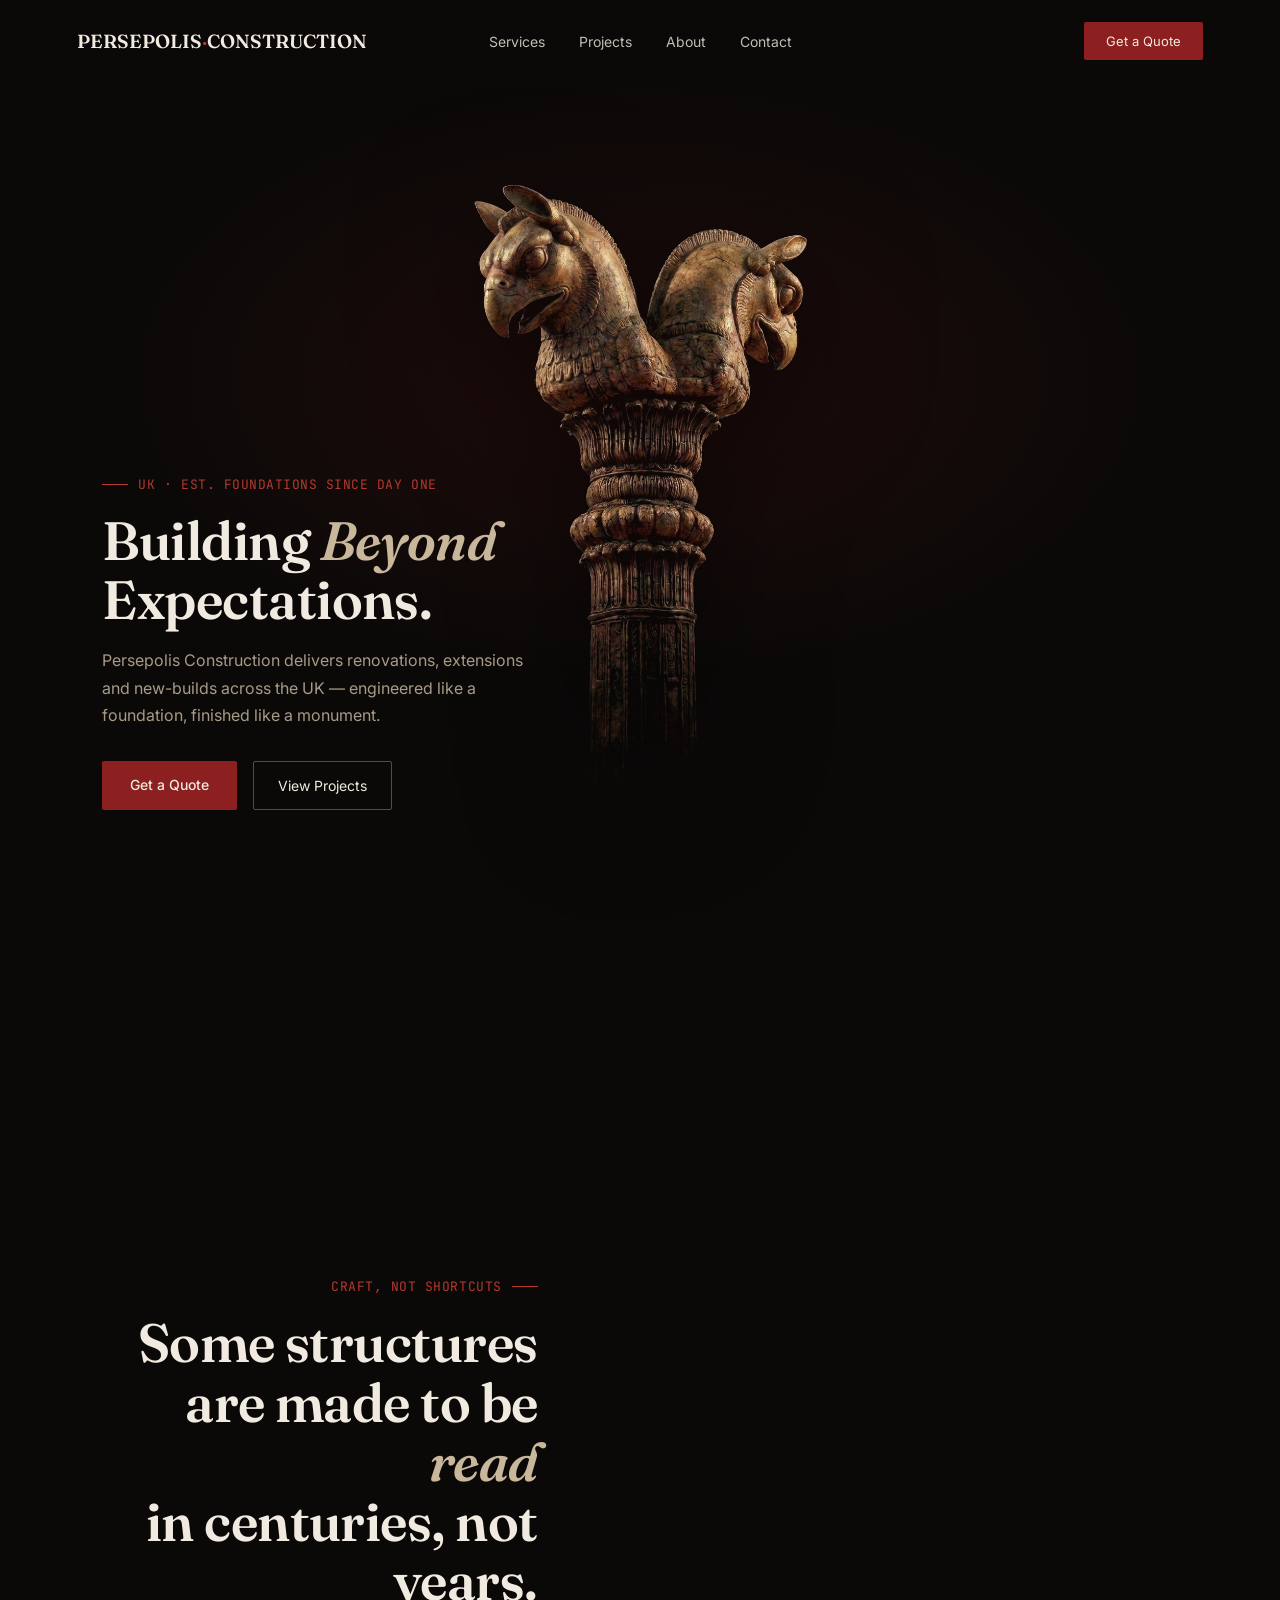
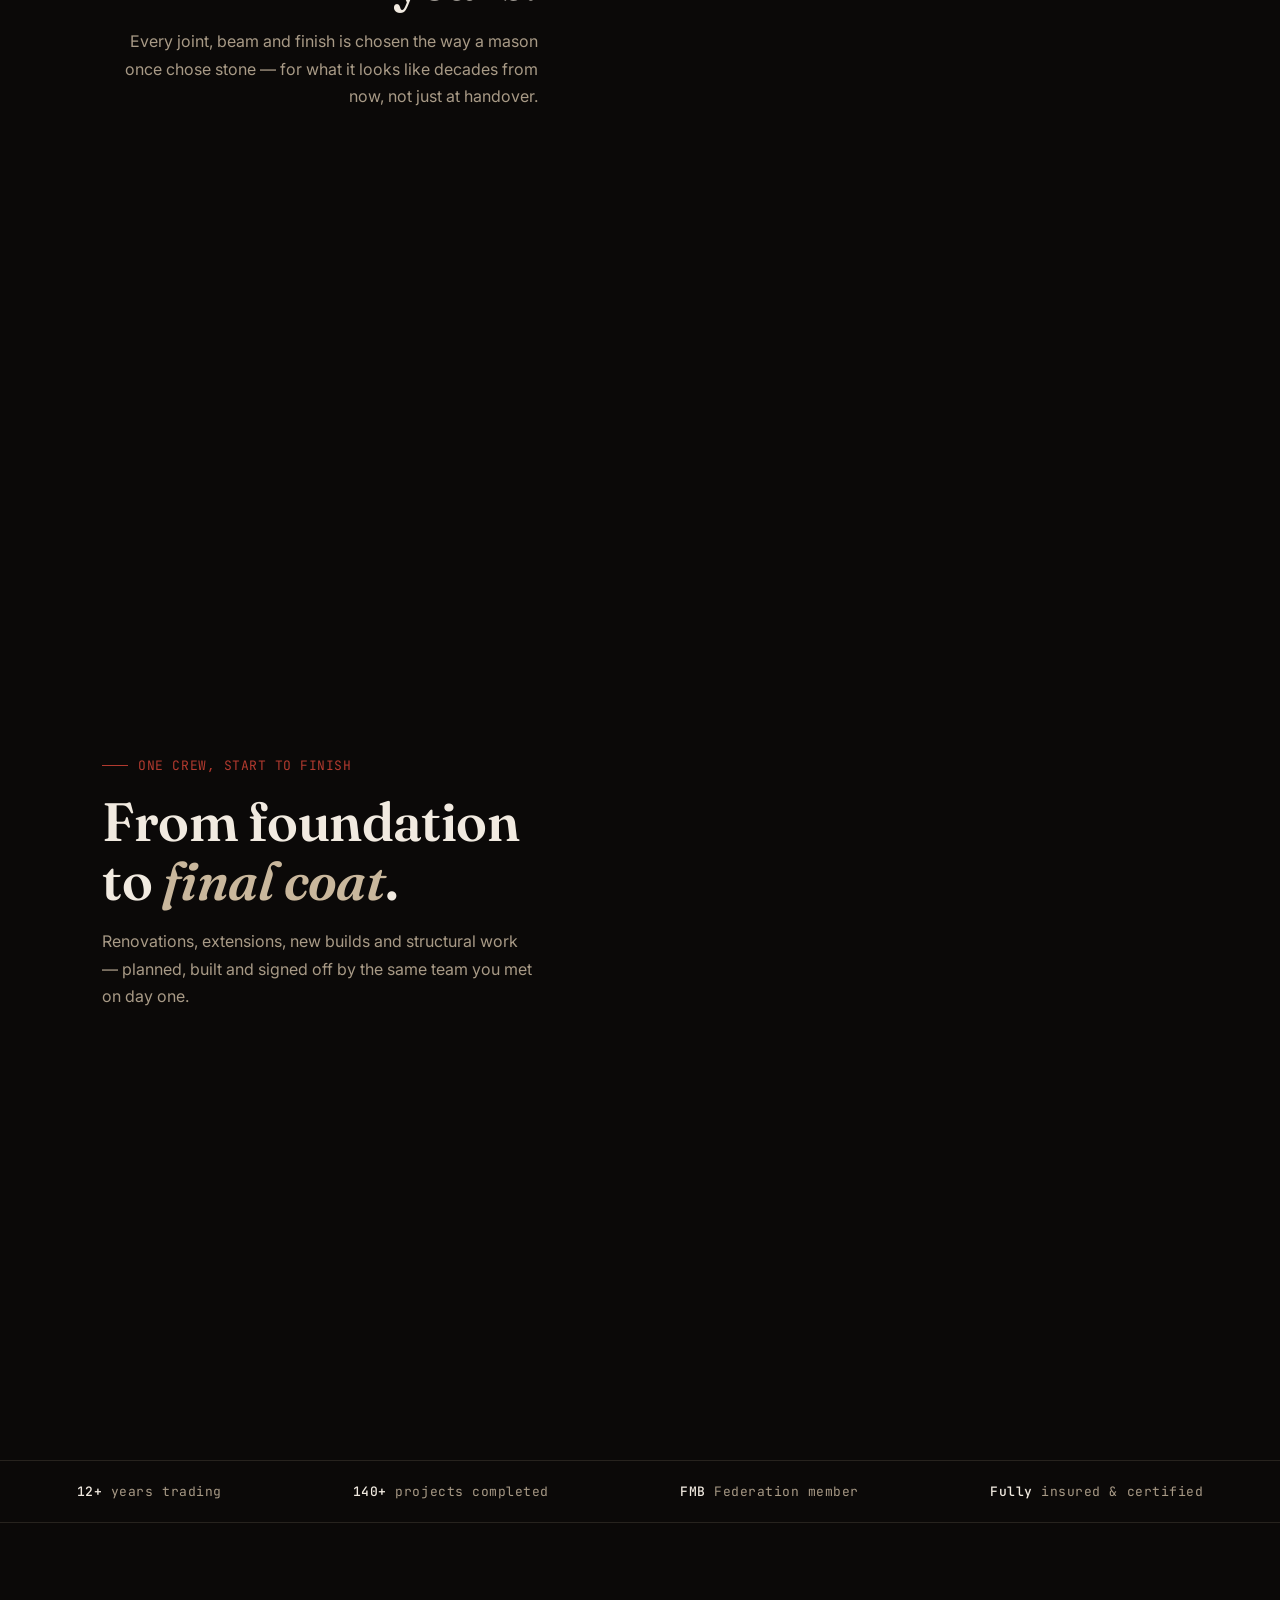
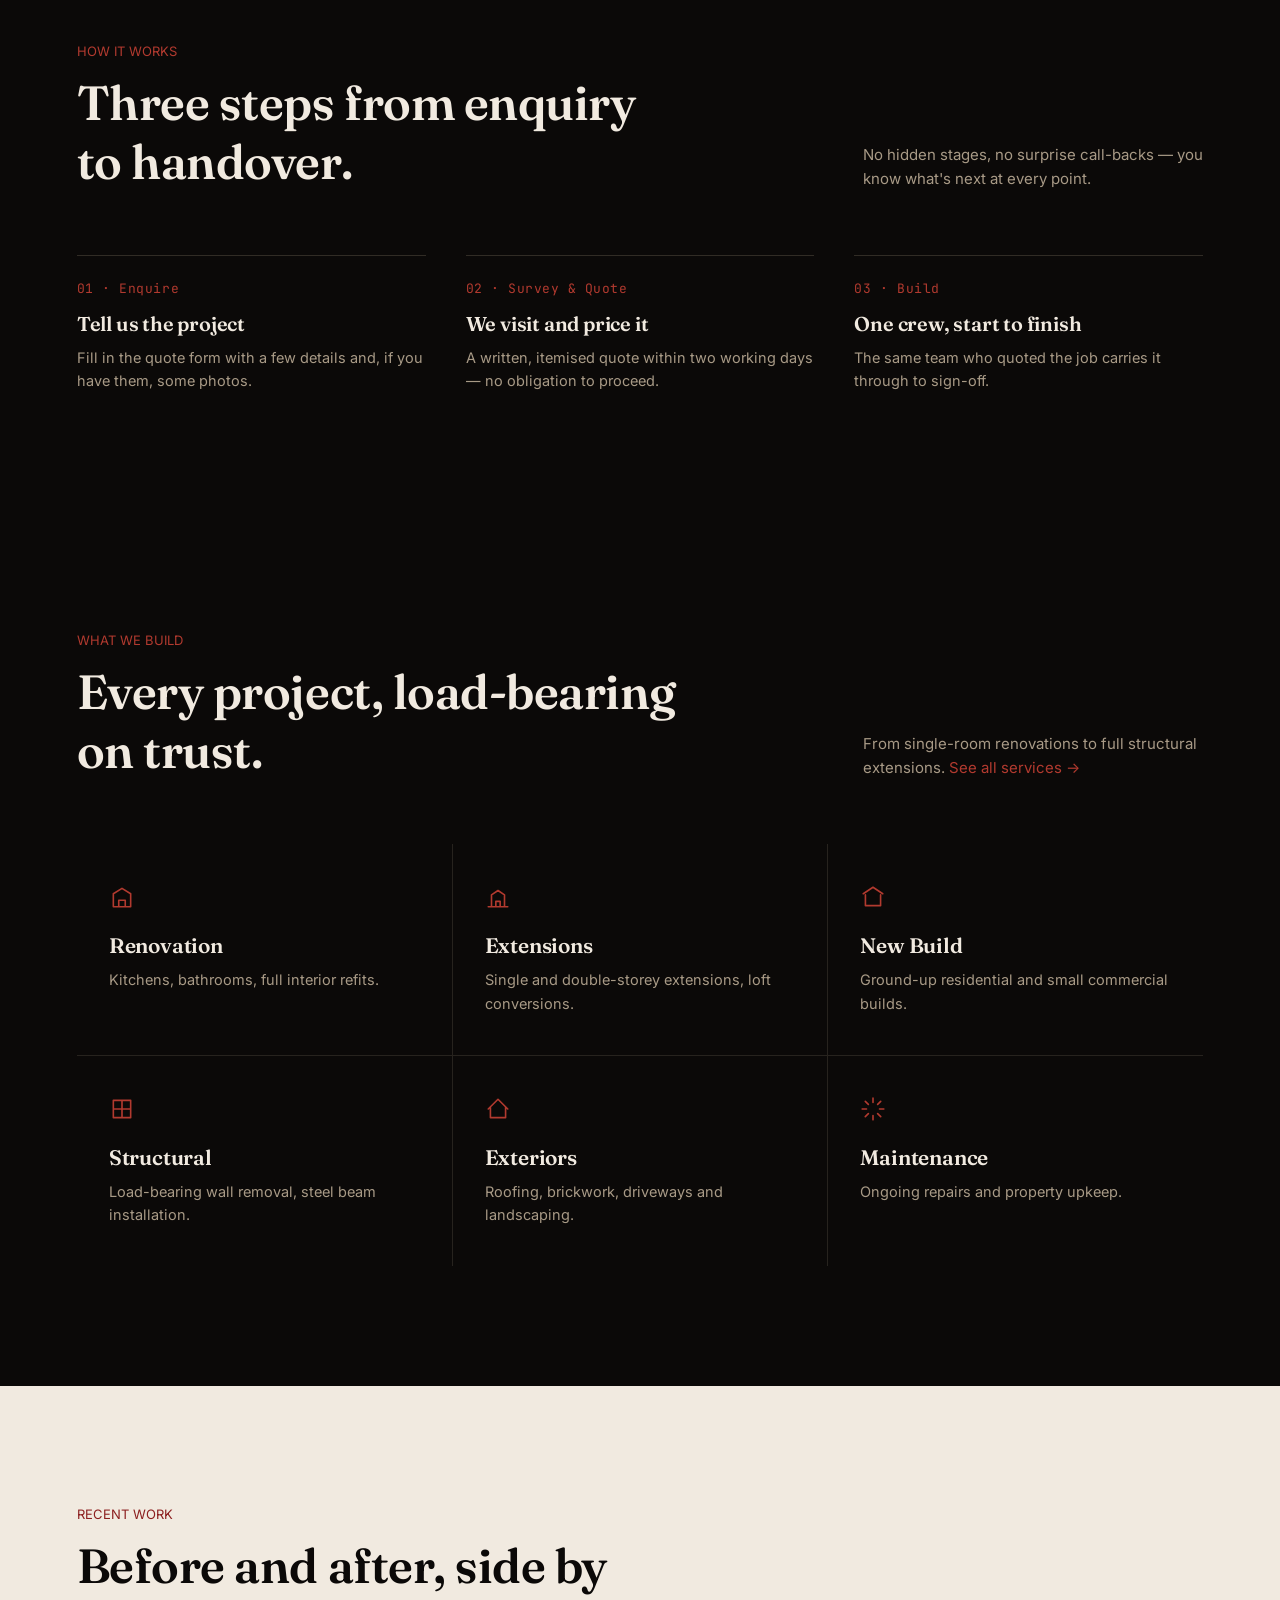
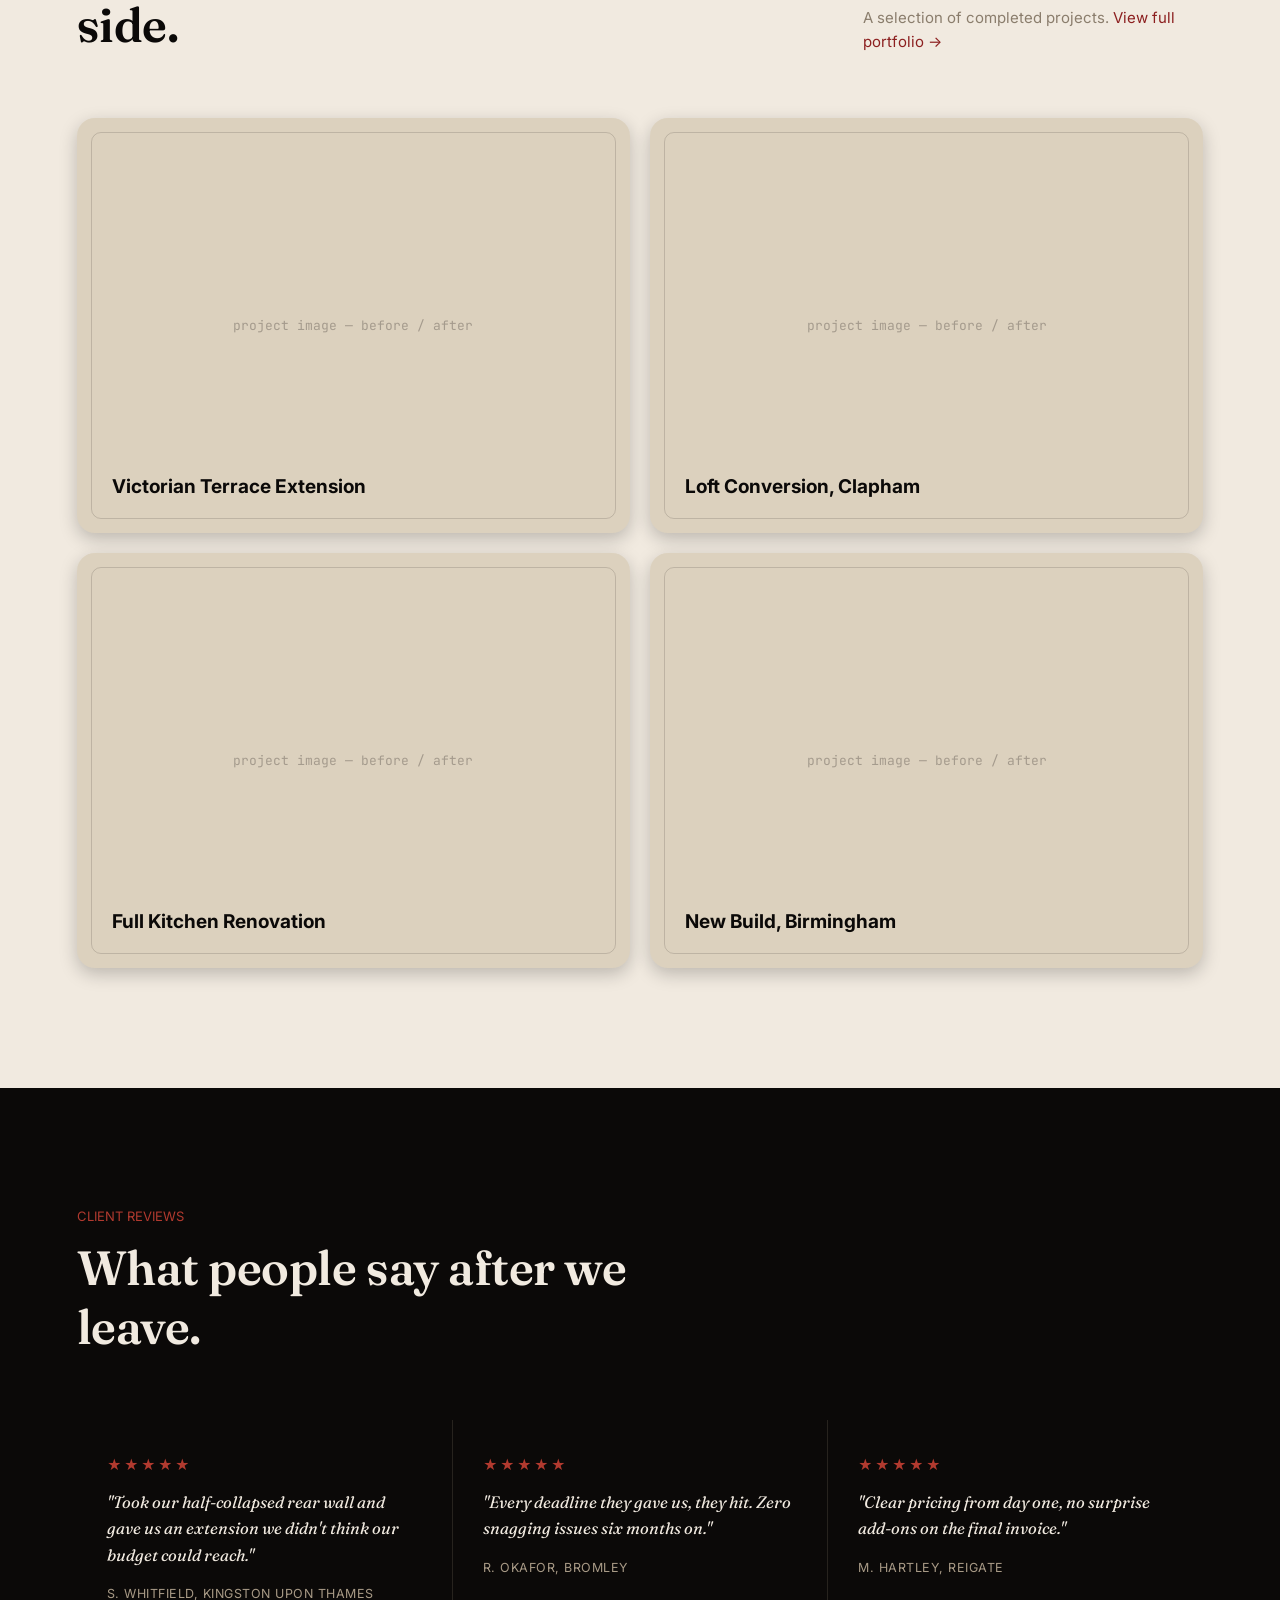
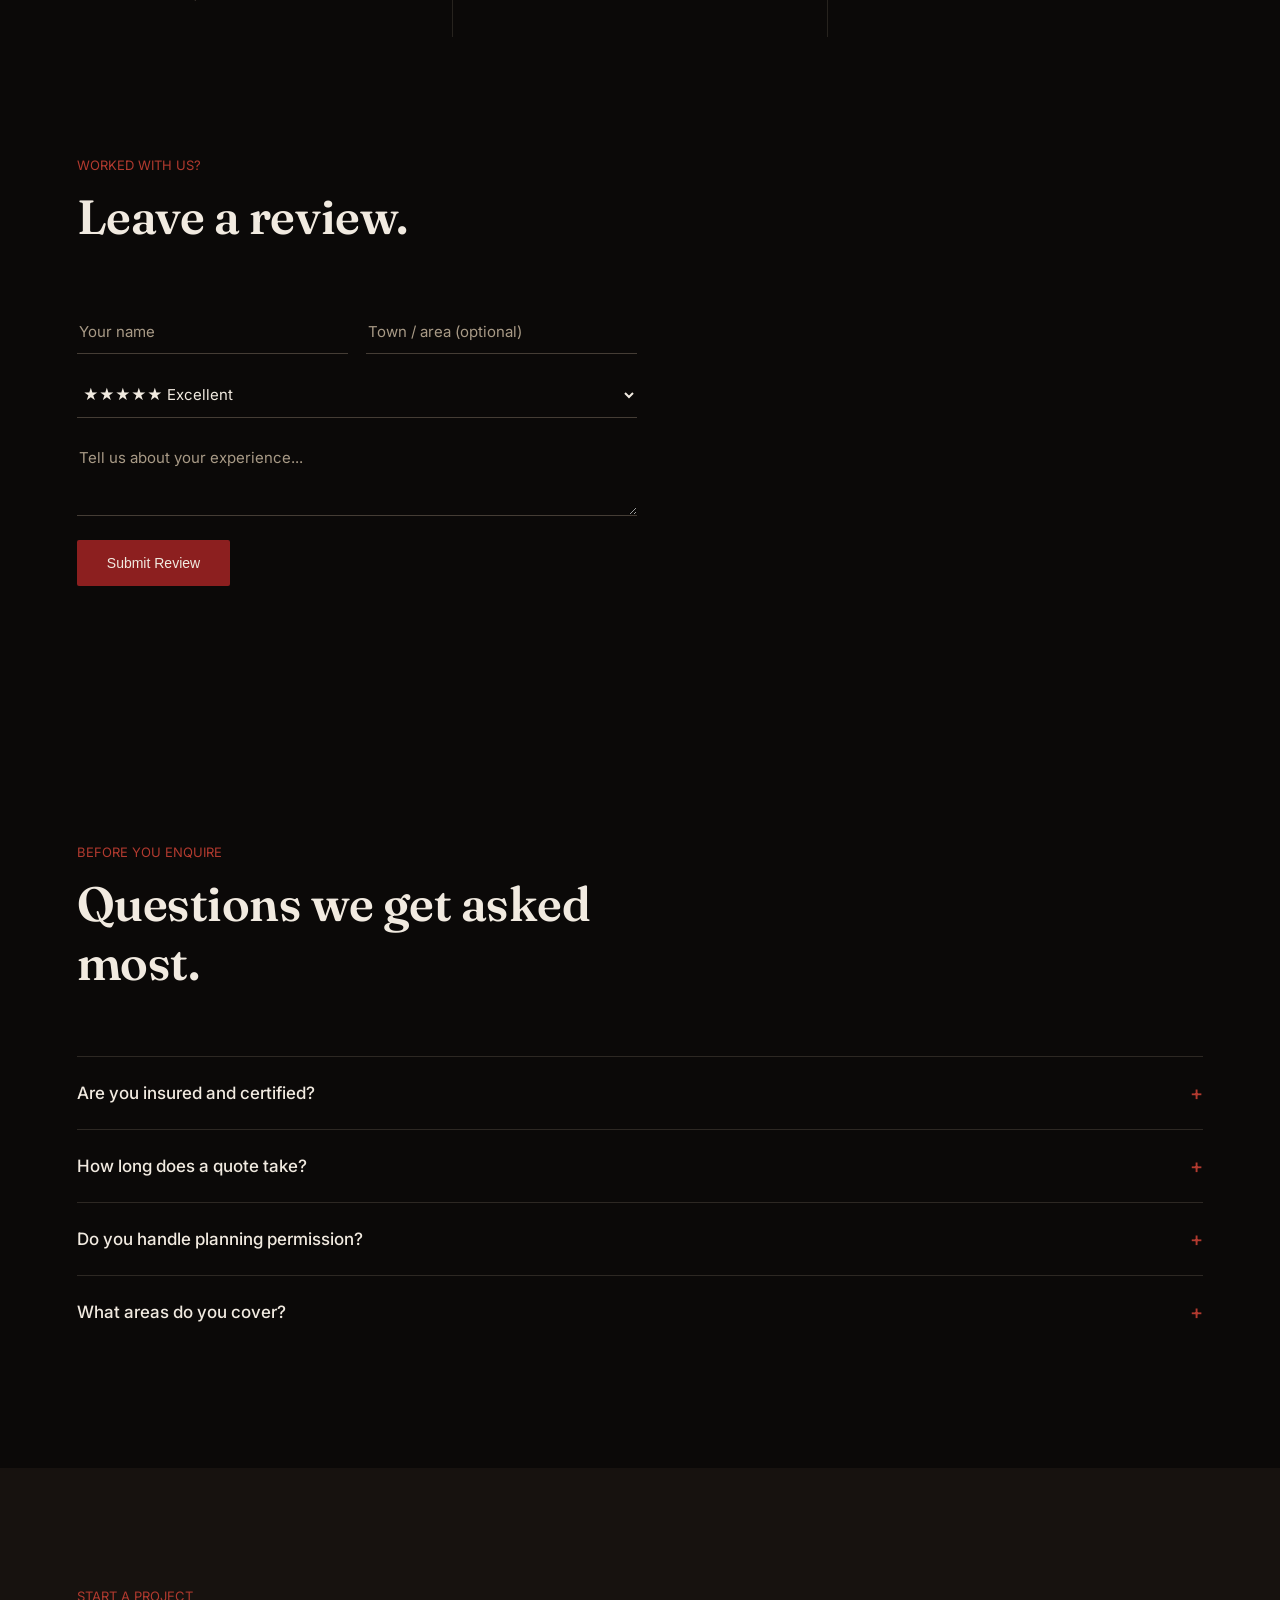
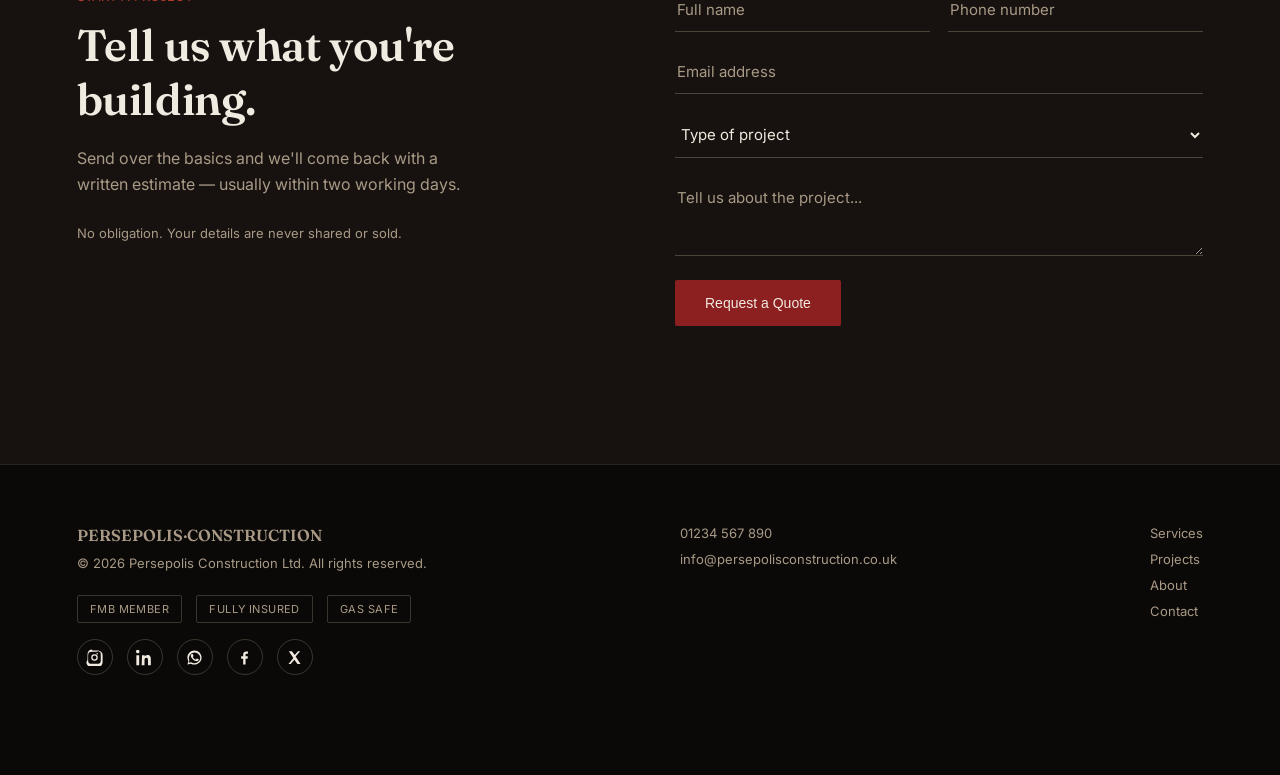
==== frontend/index.html @ 2ef4eadc "Initial commit: Persepolis Construction site Static multi-page frontend + FastAPI/SQLite backend wit" ====
<!DOCTYPE html>
<html lang="en">
<head>
<meta charset="UTF-8">
<meta name="viewport" content="width=device-width, initial-scale=1.0">
<title>Persepolis Construction | UK Renovations, Extensions & New Builds</title>
<meta name="description" content="Persepolis Construction delivers renovations, extensions, new builds and structural work across Birmingham & the West Midlands. Get a free written quote within two working days.">
<link rel="canonical" href="https://persepolisconstruction.co.uk/">
<link rel="icon" href="/assets/favicon.ico" sizes="any">
<link rel="icon" type="image/png" sizes="32x32" href="/assets/favicon-32x32.png">
<link rel="icon" type="image/png" sizes="16x16" href="/assets/favicon-16x16.png">
<link rel="apple-touch-icon" sizes="180x180" href="/assets/apple-touch-icon.png">
<link rel="manifest" href="/manifest.json">
<meta name="theme-color" content="#0B0908">

<meta property="og:type" content="website">
<meta property="og:site_name" content="Persepolis Construction">
<meta property="og:title" content="Persepolis Construction | UK Renovations, Extensions & New Builds">
<meta property="og:description" content="Persepolis Construction delivers renovations, extensions, new builds and structural work across Birmingham & the West Midlands. Get a free written quote within two working days.">
<meta property="og:url" content="https://persepolisconstruction.co.uk/">
<meta property="og:image" content="https://persepolisconstruction.co.uk/assets/og-image.jpg">
<meta property="og:image:width" content="1200">
<meta property="og:image:height" content="630">

<meta name="twitter:card" content="summary_large_image">
<meta name="twitter:title" content="Persepolis Construction | UK Renovations, Extensions & New Builds">
<meta name="twitter:description" content="Persepolis Construction delivers renovations, extensions, new builds and structural work across Birmingham & the West Midlands. Get a free written quote within two working days.">
<meta name="twitter:image" content="https://persepolisconstruction.co.uk/assets/og-image.jpg">

<link rel="preconnect" href="https://fonts.googleapis.com">
<link href="https://fonts.googleapis.com/css2?family=Fraunces:opsz,wght@9..144,300;9..144,500;9..144,600;9..144,700&family=Inter:wght@400;500;600&family=JetBrains+Mono:wght@400;500&display=swap" rel="stylesheet">
<link rel="stylesheet" href="style.css">
<script type="application/ld+json">
{
  "@context": "https://schema.org",
  "@type": "GeneralContractor",
  "name": "Persepolis Construction",
  "image": "https://persepolisconstruction.co.uk/assets/og-image.jpg",
  "url": "https://persepolisconstruction.co.uk/",
  "telephone": "+447378955285",
  "email": "info@persepolisconstruction.co.uk",
  "priceRange": "££-£££",
  "address": {
    "@type": "PostalAddress",
    "addressLocality": "Cotteridge",
    "addressRegion": "Birmingham",
    "addressCountry": "GB"
  },
  "areaServed": [
    { "@type": "City", "name": "Birmingham" },
    { "@type": "AdministrativeArea", "name": "West Midlands" }
  ],
  "openingHoursSpecification": {
    "@type": "OpeningHoursSpecification",
    "dayOfWeek": ["Monday", "Tuesday", "Wednesday", "Thursday", "Friday"],
    "opens": "08:00",
    "closes": "17:30"
  },
  "sameAs": [
    "https://instagram.com/persepolisconstruction",
    "https://linkedin.com/company/persepolis-construction",
    "https://facebook.com/persepolisconstruction",
    "https://x.com/persepolis_bld"
  ]
}
</script>
</head>
<body>
<nav>
  <a href="/" class="logo-mark">PERSEPOLIS<span>·</span>CONSTRUCTION</a>
  <div class="nav-links">
    <a href="services.html">Services</a><a href="projects.html">Projects</a><a href="about.html">About</a><a href="contact.html">Contact</a>
  </div>
  <a href="contact.html#quote" class="nav-cta">Get a Quote</a>
</nav>

<div class="scrollytell" id="scrollytell">
  <div class="pin-bg" id="pinBg">
    <div class="statue-frame">
      <img src="assets/column-statue.png" alt="Ancient Persian column with twin eagle-head capital, isolated on transparent background">
    </div>
  </div>
  <div class="pin-text">
    <div class="story-panel">
      <div class="hero-eyebrow mono" data-content-key="hero_eyebrow">UK · Est. Foundations Since Day One</div>
      <h1 data-content-key="hero_heading">Building<em> Beyond</em><br> Expectations.</h1>
      <p data-content-key="hero_description">Persepolis Construction delivers renovations, extensions and new-builds across the UK — engineered like a foundation, finished like a monument.</p>
      <div class="hero-actions">
        <a href="contact.html#quote" class="btn-primary">Get a Quote</a>
        <a href="projects.html" class="btn-ghost">View Projects</a>
      </div>
    </div>
    <div class="story-panel">
      <div class="hero-eyebrow mono">Craft, not shortcuts</div>
      <h2>Some structures<br>are made to be <em>read</em><br>in centuries, not years.</h2>
      <p>Every joint, beam and finish is chosen the way a mason once chose stone — for what it looks like decades from now, not just at handover.</p>
    </div>
    <div class="story-panel">
      <div class="hero-eyebrow mono">One crew, start to finish</div>
      <h2>From foundation<br>to <em>final coat</em>.</h2>
      <p>Renovations, extensions, new builds and structural work — planned, built and signed off by the same team you met on day one.</p>
    </div>
  </div>
</div>

<div class="strip mono">
  <div><b>12+</b> years trading</div>
  <div><b>140+</b> projects completed</div>
  <div><b>FMB</b> Federation member</div>
  <div><b>Fully</b> insured &amp; certified</div>
</div>

<section id="how">
  <div class="section-head">
    <div><span class="tag">How it works</span><h2>Three steps from enquiry to handover.</h2></div>
    <p>No hidden stages, no surprise call-backs — you know what's next at every point.</p>
  </div>
  <div class="steps">
    <div class="step"><div class="num mono">01 · Enquire</div><h3>Tell us the project</h3><p>Fill in the quote form with a few details and, if you have them, some photos.</p></div>
    <div class="step"><div class="num mono">02 · Survey &amp; Quote</div><h3>We visit and price it</h3><p>A written, itemised quote within two working days — no obligation to proceed.</p></div>
    <div class="step"><div class="num mono">03 · Build</div><h3>One crew, start to finish</h3><p>The same team who quoted the job carries it through to sign-off.</p></div>
  </div>
</section>

<section id="services">
  <div class="section-head">
    <div><span class="tag">What we build</span><h2>Every project, load-bearing on trust.</h2></div>
    <p>From single-room renovations to full structural extensions. <a href="services.html" style="color:var(--red-bright);">See all services →</a></p>
  </div>
  <div class="services-grid">
    <div class="service"><svg viewBox="0 0 24 24" fill="none" stroke-width="1.5"><path d="M4 21V9l8-5 8 5v12M4 21h16M9 21v-6h6v6" stroke-linecap="round" stroke-linejoin="round"/></svg><h3>Renovation</h3><p>Kitchens, bathrooms, full interior refits.</p></div>
    <div class="service"><svg viewBox="0 0 24 24" fill="none" stroke-width="1.5"><path d="M3 21h18M6 21V10l6-4 6 4v11M10 21v-5h4v5" stroke-linecap="round" stroke-linejoin="round"/></svg><h3>Extensions</h3><p>Single and double-storey extensions, loft conversions.</p></div>
    <div class="service"><svg viewBox="0 0 24 24" fill="none" stroke-width="1.5"><path d="M3 9l9-6 9 6M5 10v10h14V10" stroke-linecap="round" stroke-linejoin="round"/></svg><h3>New Build</h3><p>Ground-up residential and small commercial builds.</p></div>
    <div class="service"><svg viewBox="0 0 24 24" fill="none" stroke-width="1.5"><path d="M4 4h16v16H4zM4 12h16M12 4v16" stroke-linecap="round" stroke-linejoin="round"/></svg><h3>Structural</h3><p>Load-bearing wall removal, steel beam installation.</p></div>
    <div class="service"><svg viewBox="0 0 24 24" fill="none" stroke-width="1.5"><path d="M3 12l9-9 9 9M5 10v10h14V10" stroke-linecap="round" stroke-linejoin="round"/></svg><h3>Exteriors</h3><p>Roofing, brickwork, driveways and landscaping.</p></div>
    <div class="service"><svg viewBox="0 0 24 24" fill="none" stroke-width="1.5"><path d="M12 2v4M12 18v4M4.9 4.9l2.8 2.8M16.3 16.3l2.8 2.8M2 12h4M18 12h4M4.9 19.1l2.8-2.8M16.3 7.7l2.8-2.8" stroke-linecap="round"/></svg><h3>Maintenance</h3><p>Ongoing repairs and property upkeep.</p></div>
  </div>
</section>

<section id="projects" class="projects">
  <div class="section-head">
    <div><span class="tag">Recent work</span><h2>Before and after, side by side.</h2></div>
    <p>A selection of completed projects. <a href="projects.html" style="color:var(--red);">View full portfolio →</a></p>
  </div>
  <div class="project-grid" id="project-grid">
    <div class="project-card"><div class="ph">project image — before / after</div><div class="frame"><h4>Victorian Terrace Extension</h4></div></div>
    <div class="project-card"><div class="ph">project image — before / after</div><div class="frame"><h4>Loft Conversion, Clapham</h4></div></div>
    <div class="project-card"><div class="ph">project image — before / after</div><div class="frame"><h4>Full Kitchen Renovation</h4></div></div>
    <div class="project-card"><div class="ph">project image — before / after</div><div class="frame"><h4>New Build, Birmingham</h4></div></div>
  </div>
</section>

<section id="about">
  <div class="section-head">
    <div><span class="tag">Client reviews</span><h2>What people say after we leave.</h2></div>
  </div>
  <div class="testi-grid" id="testi-grid">
    <div class="testi"><div class="stars">★★★★★</div><p>"Took our half-collapsed rear wall and gave us an extension we didn't think our budget could reach."</p><cite>S. Whitfield, Kingston upon Thames</cite></div>
    <div class="testi"><div class="stars">★★★★★</div><p>"Every deadline they gave us, they hit. Zero snagging issues six months on."</p><cite>R. Okafor, Bromley</cite></div>
    <div class="testi"><div class="stars">★★★★★</div><p>"Clear pricing from day one, no surprise add-ons on the final invoice."</p><cite>M. Hartley, Reigate</cite></div>
  </div>
</section>

<section id="leave-review" style="padding-top:0;">
  <div class="section-head">
    <div><span class="tag">Worked with us?</span><h2>Leave a review.</h2></div>
  </div>
  <form class="review-form" style="max-width:560px; display:flex; flex-direction:column; gap:18px;">
    <div class="row2">
      <input type="text" name="name" placeholder="Your name" required>
      <input type="text" name="location" placeholder="Town / area (optional)">
    </div>
    <select name="rating" required>
      <option value="5" selected>★★★★★ Excellent</option>
      <option value="4">★★★★☆ Good</option>
      <option value="3">★★★☆☆ Average</option>
      <option value="2">★★☆☆☆ Poor</option>
      <option value="1">★☆☆☆☆ Very poor</option>
    </select>
    <textarea name="text" placeholder="Tell us about your experience..." required></textarea>
    <button type="submit" class="submit-btn" style="align-self:flex-start;">Submit Review</button>
    <div class="form-status" aria-live="polite"></div>
  </form>
</section>

<section id="faq">
  <div class="section-head">
    <div><span class="tag">Before you enquire</span><h2>Questions we get asked most.</h2></div>
  </div>
  <details class="faq-item"><summary data-content-key="faq1_question">Are you insured and certified?</summary><p data-content-key="faq1_answer">Yes — full public liability insurance and FMB membership. Certificates are provided with every written quote.</p></details>
  <details class="faq-item"><summary data-content-key="faq2_question">How long does a quote take?</summary><p data-content-key="faq2_answer">A site visit within a week of enquiry, and a written itemised quote within two working days after that.</p></details>
  <details class="faq-item"><summary data-content-key="faq3_question">Do you handle planning permission?</summary><p data-content-key="faq3_answer">We advise on what's needed and can manage the application on your behalf where required.</p></details>
  <details class="faq-item"><summary data-content-key="faq4_question">What areas do you cover?</summary><p data-content-key="faq4_answer">Birmingham and the West Midlands, based out of Cotteridge.</p></details>
</section>

<section id="quote" class="quote">
  <div class="quote-wrap">
    <div>
      <span class="tag" style="color:var(--red-bright); font-size:13px; text-transform:uppercase; display:block; margin-bottom:14px;">Start a project</span>
      <h2>Tell us what you're building.</h2>
      <p>Send over the basics and we'll come back with a written estimate — usually within two working days.</p>
      <div class="quote-note">No obligation. Your details are never shared or sold.</div>
    </div>
    <form class="quote-form">
      <div class="row2"><input type="text" name="name" placeholder="Full name" required><input type="tel" name="phone" placeholder="Phone number" required></div>
      <input type="email" name="email" placeholder="Email address" required>
      <select name="project_type" required>
        <option value="" disabled selected>Type of project</option>
        <option>Renovation</option><option>Extension</option><option>New build</option><option>Structural work</option><option>Other</option>
      </select>
      <textarea name="details" placeholder="Tell us about the project..."></textarea>
      <button type="submit" class="submit-btn">Request a Quote</button>
      <div class="form-status" aria-live="polite"></div>
    </form>
  </div>
</section>

<footer>
  <div class="col">
    <div class="logo-mark" style="font-size:16px;">PERSEPOLIS·CONSTRUCTION</div>
    <div data-content-key="footer_copyright">&copy; 2026 Persepolis Construction Ltd. All rights reserved.</div>
    <div class="badges"><span class="badge">FMB Member</span><span class="badge">Fully Insured</span><span class="badge">Gas Safe</span></div>
    <div class="social-row"><a href="https://instagram.com/persepolisconstruction" target="_blank" rel="noopener" aria-label="Instagram"><svg viewBox="0 0 24 24"><path d="M12 2.2c3.2 0 3.6 0 4.9.07 1.2.06 2 .25 2.7.53a5.4 5.4 0 0 1 2 1.3 5.4 5.4 0 0 1 1.3 2c.28.7.47 1.5.53 2.7.06 1.3.07 1.7.07 4.9s0 3.6-.07 4.9c-.06 1.2-.25 2-.53 2.7a5.4 5.4 0 0 1-1.3 2 5.4 5.4 0 0 1-2 1.3c-.7.28-1.5.47-2.7.53-1.3.06-1.7.07-4.9.07s-3.6 0-4.9-.07c-1.2-.06-2-.25-2.7-.53a5.4 5.4 0 0 1-2-1.3 5.4 5.4 0 0 1-1.3-2c-.28-.7-.47-1.5-.53-2.7C2.2 15.6 2.2 15.2 2.2 12s0-3.6.07-4.9c.06-1.2.25-2 .53-2.7a5.4 5.4 0 0 1 1.3-2 5.4 5.4 0 0 1 2-1.3c.7-.28 1.5-.47 2.7-.53C8.4 2.2 8.8 2.2 12 2.2zm0 1.8c-3.15 0-3.52 0-4.76.07-1 .05-1.5.2-1.86.34-.47.18-.8.4-1.15.75-.35.35-.57.68-.75 1.15-.14.36-.3.87-.34 1.86C3.02 8.48 3 8.85 3 12s0 3.52.07 4.76c.05 1 .2 1.5.34 1.86.18.47.4.8.75 1.15.35.35.68.57 1.15.75.36.14.87.3 1.86.34 1.24.06 1.6.07 4.76.07s3.52 0 4.76-.07c1-.05 1.5-.2 1.86-.34.47-.18.8-.4 1.15-.75.35-.35.57-.68.75-1.15.14-.36.3-.87.34-1.86.06-1.24.07-1.6.07-4.76s0-3.52-.07-4.76c-.05-1-.2-1.5-.34-1.86a3.1 3.1 0 0 0-.75-1.15 3.1 3.1 0 0 0-1.15-.75c-.36-.14-.87-.3-1.86-.34C15.52 4 15.15 4 12 4zm0 3.4A4.6 4.6 0 1 1 7.4 12 4.6 4.6 0 0 1 12 7.4zm0 1.8A2.8 2.8 0 1 0 14.8 12 2.8 2.8 0 0 0 12 9.2zm4.85-2.6a1.07 1.07 0 1 1-1.07-1.07 1.07 1.07 0 0 1 1.07 1.07z"/></svg></a><a href="https://linkedin.com/company/persepolis-construction" target="_blank" rel="noopener" aria-label="Linkedin"><svg viewBox="0 0 24 24"><path d="M4.98 3.5C4.98 4.88 3.88 6 2.5 6S0 4.88 0 3.5 1.12 1 2.5 1s2.48 1.12 2.48 2.5zM.5 8.75h4V23h-4zM8.5 8.75h3.83v1.95h.05c.53-1 1.83-2.06 3.77-2.06 4.03 0 4.78 2.65 4.78 6.1V23h-4v-6.9c0-1.65 0-3.77-2.3-3.77-2.3 0-2.65 1.8-2.65 3.66V23h-4z"/></svg></a><a href="https://wa.me/441234567890" target="_blank" rel="noopener" aria-label="Whatsapp"><svg viewBox="0 0 24 24"><path d="M17.5 14.4c-.28-.14-1.65-.82-1.9-.9-.26-.1-.44-.14-.63.14-.18.28-.72.9-.88 1.08-.16.18-.32.2-.6.07-.28-.14-1.17-.43-2.24-1.38a8.4 8.4 0 0 1-1.55-1.93c-.16-.28 0-.43.13-.57.13-.13.28-.32.42-.48.14-.16.18-.28.28-.46.09-.18.04-.35-.02-.5-.07-.14-.63-1.52-.87-2.08-.23-.55-.46-.48-.63-.49h-.54c-.18 0-.48.07-.73.35-.25.28-.96.94-.96 2.28s.98 2.65 1.12 2.83c.14.18 1.93 2.95 4.68 4.14.65.28 1.16.45 1.56.58.65.2 1.25.18 1.72.1.52-.08 1.65-.67 1.88-1.32.23-.65.23-1.2.16-1.32-.07-.13-.25-.2-.53-.34zM12.02 2C6.5 2 2 6.48 2 12c0 1.87.5 3.63 1.44 5.14L2 22l4.98-1.3A9.96 9.96 0 0 0 12.02 22C17.5 22 22 17.52 22 12S17.5 2 12.02 2zm0 18.13c-1.7 0-3.28-.47-4.63-1.28l-.33-.2-3.13.82.84-3.05-.22-.32A8.13 8.13 0 1 1 20.16 12a8.15 8.15 0 0 1-8.14 8.13z"/></svg></a><a href="https://facebook.com/persepolisconstruction" target="_blank" rel="noopener" aria-label="Facebook"><svg viewBox="0 0 24 24"><path d="M13.5 22v-8.4h2.82l.42-3.27h-3.24V8.24c0-.95.26-1.6 1.63-1.6h1.74V3.7A23.4 23.4 0 0 0 14.35 3.5c-2.5 0-4.22 1.53-4.22 4.33v2.5H7.3v3.27h2.83V22z"/></svg></a><a href="https://x.com/persepolis_bld" target="_blank" rel="noopener" aria-label="X"><svg viewBox="0 0 24 24"><path d="M4 3h4.3l4 5.3L16.9 3H20l-6.4 7.7L20.5 21h-4.3l-4.4-5.8L6.7 21H3.5l6.9-8.3z"/></svg></a></div>
  </div>
  <div class="col"><a href="tel:+441234567890" data-content-key="phone">01234 567 890</a><a href="mailto:info@persepolisconstruction.co.uk" data-content-key="email">info@persepolisconstruction.co.uk</a></div>
  <div class="col"><a href="services.html">Services</a><a href="projects.html">Projects</a><a href="about.html">About</a><a href="contact.html">Contact</a></div>
</footer>

<div class="mobile-bar">
  <a href="tel:+441234567890" class="call">Call Now</a>
  <a href="contact.html#quote" class="quote">Get a Quote</a>
</div>

<script src="script.js"></script>
<script src="analytics.js"></script>
</body>
</html>
---- frontend/style.css ----
:root{
  --black:#0B0908; --black-2:#17120F; --red:#8C1F1F; --red-bright:#B23A2F;
  --sand:#C9B79C; --ivory:#F1EAE0; --ash:#a89a86;
}
*{margin:0;padding:0;box-sizing:border-box;}
html{scroll-behavior:smooth;}
body{background:var(--black); color:var(--ivory); font-family:'Inter',sans-serif; overflow-x:hidden;}
h1,h2,h3{font-family:'Fraunces',serif; font-weight:600; letter-spacing:-0.01em;}
a{color:inherit; text-decoration:none;}
.mono{font-family:'JetBrains Mono',monospace; letter-spacing:0.04em;}
img{display:block; max-width:100%;}

/* ---------- Nav ---------- */
nav{
  position:fixed; top:0; left:0; right:0; z-index:200;
  display:grid; grid-template-columns:1fr auto 1fr; align-items:center; column-gap:20px;
  padding:22px 6vw; background:linear-gradient(180deg, rgba(11,9,8,0.9) 0%, rgba(11,9,8,0) 100%);
}
.logo-mark{font-family:'Fraunces',serif; font-size:19px; font-weight:600; justify-self:start;}
.logo-mark span{color:var(--red-bright);}
.nav-links{display:flex; gap:34px; font-size:14px; justify-self:center;}
.nav-links a{opacity:.8; transition:opacity .2s; position:relative;}
.nav-links a:hover, .nav-links a.active{opacity:1;}
.nav-links a.active::after{content:''; position:absolute; left:0; right:0; bottom:-6px; height:1px; background:var(--red-bright);}
.nav-cta{font-size:13px; padding:11px 22px; background:var(--red); border-radius:2px; transition:background .2s; justify-self:end;}
.nav-cta:hover{background:var(--red-bright);}
/* The fixed bottom .mobile-bar already offers Call Now + Get a Quote below
   this width, so the top nav collapses to just the logo — no redundant CTA
   competing for the same cramped row (that's what was overflowing off-screen). */
@media (max-width:768px){ .nav-links, .nav-cta{display:none;} }

/* ---------- Hero: pinned statue, scrolling story (home page) ---------- */
.scrollytell{ position:relative; height:340vh; }
.pin-bg{
  position:fixed; top:0; left:0; width:100%; height:100vh; z-index:0;
  display:flex; align-items:center; justify-content:center;
  background:radial-gradient(ellipse 55% 45% at 50% 42%, rgba(140,31,31,0.18) 0%, rgba(11,9,8,0) 72%), var(--black);
}
.pin-bg .statue-frame{ max-height:82vh; height:78%; filter:drop-shadow(0 30px 60px rgba(0,0,0,0.6)); }
.pin-bg img{ height:100%; width:auto; border-radius:4px; }
.pin-text{ position:relative; z-index:2; }
.story-panel{
  min-height:100vh; display:flex; flex-direction:column; justify-content:flex-end;
  padding:0 8vw 90px; max-width:640px;
  opacity:0; transform:translateY(30px);
  transition:opacity .9s ease, transform .9s ease;
}
.story-panel.in-view{ opacity:1; transform:translateY(0); }
.story-panel:nth-child(2){ align-self:flex-end; text-align:right; padding-right:8vw; }
.story-panel .hero-eyebrow{ font-size:13px; text-transform:uppercase; color:var(--red-bright); display:flex; align-items:center; gap:10px; margin-bottom:18px; }
.story-panel .hero-eyebrow::before{content:''; width:26px; height:1px; background:var(--red-bright);}
.story-panel:nth-child(2) .hero-eyebrow{ flex-direction:row-reverse; }
.story-panel h1, .story-panel h2{ font-size:clamp(30px,4.6vw,54px); line-height:1.1; }
.story-panel h1 em, .story-panel h2 em{ font-style:italic; color:var(--sand); }
.story-panel p{ margin-top:18px; font-size:16px; line-height:1.7; color:var(--ash); max-width:440px; }
.story-panel:nth-child(2) p{ margin-left:auto; }
.hero-actions{ display:flex; gap:16px; margin-top:32px; flex-wrap:wrap; }
.story-panel:nth-child(2) .hero-actions{ justify-content:flex-end; }
.btn-primary{ background:var(--red); padding:15px 28px; border-radius:2px; font-size:14px; font-weight:500; transition:background .2s;}
.btn-primary:hover{background:var(--red-bright);}
.btn-ghost{ padding:15px 24px; border:1px solid rgba(241,234,224,0.3); border-radius:2px; font-size:14px; transition:border-color .2s;}
.btn-ghost:hover{border-color:var(--ivory);}

/* ---------- Simple page header (inner pages) ---------- */
.page-header{
  position:relative; padding:180px 6vw 90px;
  background:radial-gradient(ellipse 60% 60% at 80% 0%, rgba(140,31,31,0.14) 0%, rgba(11,9,8,0) 60%), var(--black);
  border-bottom:1px solid rgba(201,183,156,0.15);
}
.page-header .hero-eyebrow{ font-size:13px; text-transform:uppercase; color:var(--red-bright); display:flex; align-items:center; gap:10px; margin-bottom:20px; }
.page-header .hero-eyebrow::before{content:''; width:26px; height:1px; background:var(--red-bright);}
.page-header h1{ font-size:clamp(34px,5.5vw,64px); line-height:1.08; max-width:760px; }
.page-header h1 em{ font-style:italic; color:var(--sand); }
.page-header p{ margin-top:20px; max-width:520px; font-size:16.5px; line-height:1.7; color:var(--ash); }

.strip{ border-top:1px solid rgba(201,183,156,0.15); border-bottom:1px solid rgba(201,183,156,0.15);
  display:flex; justify-content:space-between; padding:22px 6vw; font-size:13px; color:var(--ash); flex-wrap:wrap; gap:12px;}
.strip b{color:var(--ivory); font-weight:500;}

section{padding:120px 6vw;}
.section-head{display:flex; justify-content:space-between; align-items:flex-end; gap:40px; margin-bottom:64px; flex-wrap:wrap;}
.section-head .tag{font-size:13px; color:var(--red-bright); text-transform:uppercase; margin-bottom:14px; display:block;}
.section-head h2{font-size:clamp(30px,4vw,48px); color:var(--ivory); max-width:600px;}
.section-head p{max-width:340px; color:var(--ash); font-size:15px; line-height:1.6;}

/* ---------- How it works / steps ---------- */
.steps{ display:grid; grid-template-columns:repeat(3,1fr); gap:40px; }
.step{ border-top:1px solid rgba(201,183,156,0.2); padding-top:24px; }
.step .num{ font-size:13px; color:var(--red-bright); }
.step h3{ font-size:20px; margin:14px 0 10px; }
.step p{ font-size:14.5px; color:var(--ash); line-height:1.6; }
@media (max-width:820px){ .steps{grid-template-columns:1fr;} }

/* ---------- Services ---------- */
.services-grid{ display:grid; grid-template-columns:repeat(3,1fr); gap:1px; background:rgba(201,183,156,0.15);}
.service{ background:var(--black); padding:40px 32px; transition:background .3s;}
.service:hover{ background:var(--black-2); }
.service svg{ width:26px; height:26px; stroke:var(--red-bright); }
.service h3{ font-size:21px; margin:18px 0 10px; }
.service p{ font-size:14.5px; color:var(--ash); line-height:1.6; }
.service .more{ display:inline-block; margin-top:16px; font-size:13px; color:var(--red-bright); }
@media (max-width:900px){ .services-grid{grid-template-columns:1fr;} }

/* ---------- Projects ---------- */
.projects{ background:var(--ivory); color:var(--black); }
.projects .section-head h2{color:var(--black);}
.projects .section-head p{color:#8a7d6c;}
.projects .section-head .tag{color:var(--red);}
.project-grid{ display:grid; grid-template-columns:repeat(2,1fr); gap:20px; }
.project-card{ position:relative; aspect-ratio:4/3; background:#DCD1BE; overflow:hidden; cursor:pointer;
  border-radius:18px; box-shadow:0 6px 18px rgba(0,0,0,0.22);
  transition:transform .35s ease, box-shadow .35s ease; }
.project-card:hover{ transform:translateY(-5px); box-shadow:0 20px 36px rgba(0,0,0,0.4); }
.project-card .frame{ position:absolute; inset:14px; border:1px solid rgba(20,16,14,0.15); border-radius:10px; display:flex; align-items:flex-end; padding:20px;}
.project-card .ph{ position:absolute; inset:0; display:flex; align-items:center; justify-content:center; color:rgba(20,16,14,0.28); font-family:'JetBrains Mono',monospace; font-size:13px;}
.project-card h4{ font-size:19px; position:relative; z-index:1; }
.pc-count{ position:absolute; top:12px; right:12px; z-index:2; background:rgba(11,9,8,0.72); color:var(--ivory);
  font-size:11px; text-transform:uppercase; letter-spacing:.04em; padding:6px 12px; border-radius:20px;
  border:1px solid rgba(201,183,156,0.35); }

/* ---------- Before/After diagonal split cover ---------- */
.project-card.has-split{ background:var(--black-2); }
.pc-split{ position:absolute; inset:0; overflow:hidden; }
.pc-split::after{
  content:''; position:absolute; inset:0; pointer-events:none; z-index:1;
  background:linear-gradient(to bottom left, transparent calc(50% - 1.5px), rgba(241,234,224,0.7) 50%, transparent calc(50% + 1.5px));
}
.pc-half{ position:absolute; inset:0; width:100%; height:100%; object-fit:cover;
  transition:filter .35s ease, transform .5s ease; }
.pc-before{ clip-path:polygon(0 0, 100% 0, 0 100%); transform-origin:top left; }
.pc-after{ clip-path:polygon(100% 0, 100% 100%, 0 100%); transform-origin:bottom right; }
.project-card.has-split:hover .pc-before{ filter:brightness(0.8) saturate(0.85); transform:scale(1.06); }
.project-card.has-split:hover .pc-after{ filter:brightness(1.08) saturate(1.1); transform:scale(1.06); }
.pc-tag{ position:absolute; z-index:2; font-family:'JetBrains Mono',monospace; font-size:10.5px;
  text-transform:uppercase; letter-spacing:.06em; padding:5px 11px; border-radius:20px; }
.pc-tag-before{ top:12px; left:12px; background:rgba(178,58,47,0.88); color:var(--ivory); }
.pc-tag-after{ bottom:20px; right:14px; background:rgba(143,207,143,0.92); color:#0B0908; }

.lightbox-img-wrap{ position:relative; }
.lb-tag{ position:absolute; top:14px; left:14px; z-index:2; font-family:'JetBrains Mono',monospace;
  font-size:11px; text-transform:uppercase; letter-spacing:.06em; padding:6px 14px; border-radius:20px; }
.lb-tag-before{ background:rgba(178,58,47,0.9); color:var(--ivory); }
.lb-tag-after{ background:rgba(143,207,143,0.92); color:#0B0908; }

.lightbox-overlay{ position:fixed; inset:0; background:rgba(11,9,8,0.92); z-index:1000; display:none;
  align-items:center; justify-content:center; padding:40px 5vw; }
.lightbox-overlay.open{ display:flex; }
.lightbox-box{ max-width:900px; width:100%; }
.lightbox-box img{ width:100%; max-height:65vh; object-fit:contain; background:#000; display:block; border-radius:14px; }
.lightbox-head{ display:flex; justify-content:space-between; align-items:center; margin-bottom:16px; color:var(--ivory); gap:20px; }
.lightbox-head h4{ font-size:18px; }
.lightbox-close{ background:transparent; border:none; color:var(--ivory); font-size:28px; cursor:pointer; line-height:1; flex-shrink:0; }
.lightbox-foot{ margin-top:16px; }
.lightbox-foot #lb-counter{ color:var(--ash); font-size:12.5px; font-family:'JetBrains Mono',monospace; }
.lightbox-thumbs{ display:flex; gap:8px; margin-top:10px; flex-wrap:wrap; }
.lightbox-thumbs img{ width:56px; height:56px; object-fit:cover; border-radius:10px; cursor:pointer; opacity:0.5; border:2px solid transparent;
  transition:opacity .2s ease, transform .2s ease; }
.lightbox-thumbs img:hover{ transform:translateY(-2px); }
.lightbox-thumbs img.active{ opacity:1; }
.lightbox-thumbs img.lb-thumb-before{ border-color:rgba(178,58,47,0.6); }
.lightbox-thumbs img.lb-thumb-after{ border-color:rgba(143,207,143,0.7); }
.lightbox-thumbs img.active.lb-thumb-before{ border-color:var(--red-bright); }
.lightbox-thumbs img.active.lb-thumb-after{ border-color:#8fcf8f; }
.lightbox-thumbs img.active.lb-thumb-gallery{ border-color:var(--sand); }
.lightbox-nav{ background:transparent; border:none; color:var(--ivory); font-size:40px; cursor:pointer; padding:10px; flex-shrink:0; }
.lightbox-nav:hover{ color:var(--red-bright); }
@media (max-width:700px){ .lightbox-nav{ font-size:28px; } }

.filter-tabs{ display:flex; gap:10px; flex-wrap:wrap; margin-bottom:50px; }
.filter-tabs span{ font-size:13px; padding:8px 16px; border:1px solid rgba(20,16,14,0.2); border-radius:20px; color:#5c5347; cursor:pointer; }
.filter-tabs span:hover{ border-color:var(--black); }
.filter-tabs span.active{ background:var(--black); color:var(--ivory); border-color:var(--black); }
@media (max-width:768px){ .project-grid{grid-template-columns:1fr;} }

/* ---------- Testimonials ---------- */
.testi-grid{ display:grid; grid-template-columns:repeat(auto-fit, minmax(280px, 1fr)); gap:1px; background:rgba(201,183,156,0.15); }
.testi{ background:var(--black); padding:36px 30px; min-width:0; }
.stars{ color:var(--red-bright); font-size:14px; letter-spacing:2px; margin-bottom:16px; }
.testi p{ font-family:'Fraunces',serif; font-style:italic; font-size:16.5px; line-height:1.6; color:var(--ivory);
  overflow-wrap:break-word; word-break:break-word; }
.testi cite{ display:block; margin-top:18px; font-style:normal; font-size:12.5px; color:var(--ash); text-transform:uppercase; letter-spacing:.04em;}
@media (max-width:900px){ .testi-grid{grid-template-columns:1fr;} }

/* ---------- FAQ ---------- */
.faq-item{ border-top:1px solid rgba(201,183,156,0.18); padding:24px 0; cursor:pointer; }
.faq-item summary{ list-style:none; display:flex; justify-content:space-between; align-items:center; font-size:17px; font-weight:500; }
.faq-item summary::-webkit-details-marker{ display:none; }
.faq-item summary::after{ content:'+'; color:var(--red-bright); font-size:20px; }
.faq-item[open] summary::after{ content:'−'; }
.faq-item p{ margin-top:14px; color:var(--ash); font-size:14.5px; line-height:1.7; max-width:640px; }

/* ---------- About page extras ---------- */
.values{ display:grid; grid-template-columns:repeat(4,1fr); gap:1px; background:rgba(201,183,156,0.15); }
.value{ background:var(--black); padding:34px 26px; }
.value h3{ font-size:18px; margin-bottom:10px; }
.value p{ font-size:14px; color:var(--ash); line-height:1.6; }
@media (max-width:900px){ .values{grid-template-columns:repeat(2,1fr);} }
@media (max-width:560px){ .values{grid-template-columns:1fr;} }

.certs{ display:flex; gap:14px; margin-top:30px; flex-wrap:wrap; }
.cert{ border:1px solid rgba(201,183,156,0.25); padding:10px 18px; border-radius:2px; font-size:13px; text-transform:uppercase; letter-spacing:.04em; color:var(--sand); }

/* ---------- Contact page ---------- */
.contact-grid{ display:grid; grid-template-columns:1fr 1fr; gap:70px; }
.contact-info .item{ border-top:1px solid rgba(201,183,156,0.18); padding:20px 0; display:flex; align-items:center; gap:16px; }
.contact-info .item .label{ font-size:12.5px; text-transform:uppercase; color:var(--red-bright); letter-spacing:.04em; margin-bottom:6px; }
.contact-info .item .value{ font-size:17px; }
.contact-info .item-icon{ flex-shrink:0; width:42px; height:42px; border-radius:50%; border:1px solid rgba(201,183,156,0.3);
  display:flex; align-items:center; justify-content:center; color:var(--red-bright); }
.contact-info .item-icon svg{ width:19px; height:19px; }
.map-block{ margin-top:36px; aspect-ratio:16/10; background:var(--black-2); border:1px solid rgba(201,183,156,0.18);
  display:flex; align-items:center; justify-content:center; color:var(--ash); font-size:13px; font-family:'JetBrains Mono',monospace;
  border-radius:14px; overflow:hidden; }
.map-block iframe{ width:100%; height:100%; border:0; }
@media (max-width:820px){ .contact-grid{grid-template-columns:1fr;} }

/* ---------- Quote ---------- */
.quote{ background:var(--black-2); }
.quote-wrap{ display:grid; grid-template-columns:1fr 1fr; gap:70px; }
.quote-wrap h2{ font-size:clamp(28px,4vw,44px); }
.quote-wrap p{ color:var(--ash); margin-top:20px; max-width:400px; line-height:1.6; }
.quote-note{ margin-top:28px; font-size:13px; color:var(--ash); display:flex; align-items:center; gap:8px; }
form{ display:flex; flex-direction:column; gap:18px; }
.row2{ display:grid; grid-template-columns:1fr 1fr; gap:18px; }
input, textarea, select{ background:transparent; border:none; border-bottom:1px solid rgba(201,183,156,0.3); color:var(--ivory);
  font-family:'Inter',sans-serif; font-size:15px; padding:12px 2px; outline:none; transition:border-color .2s;}
input::placeholder, textarea::placeholder{ color:var(--ash); }
input:focus, textarea:focus, select:focus{ border-color:var(--red-bright); }
textarea{ resize:vertical; min-height:80px; }
.submit-btn{ align-self:flex-start; margin-top:6px; background:var(--red); padding:15px 30px; border:none; border-radius:2px; color:var(--ivory); font-size:14px; cursor:pointer; transition:background .2s;}
.submit-btn:hover{ background:var(--red-bright); }
@media (max-width:820px){ .quote-wrap, .row2, .contact-grid{ grid-template-columns:1fr; } }

/* ---------- Footer + social ---------- */
footer{ padding:60px 6vw 100px; display:flex; justify-content:space-between; flex-wrap:wrap; gap:30px;
  border-top:1px solid rgba(201,183,156,0.15); font-size:13px; color:var(--ash);}
footer .col{ display:flex; flex-direction:column; gap:10px; }
footer a:hover{ color:var(--ivory); }
.badges{ display:flex; gap:14px; margin-top:14px; flex-wrap:wrap; }
.badge{ border:1px solid rgba(201,183,156,0.25); padding:6px 12px; border-radius:2px; font-size:11px; text-transform:uppercase; letter-spacing:.04em; }
.social-row{ display:flex; gap:14px; margin-top:6px; }
.social-row a{
  width:36px; height:36px; border:1px solid rgba(201,183,156,0.25); border-radius:50%;
  display:flex; align-items:center; justify-content:center; transition:border-color .2s, background .2s;
}
.social-row a:hover{ border-color:var(--red-bright); background:rgba(178,58,47,0.1); }
.social-row svg{ width:17px; height:17px; fill:var(--ivory); }

/* ---------- Sticky mobile CTA bar ---------- */
.mobile-bar{
  position:fixed; bottom:0; left:0; right:0; z-index:300; display:none;
  background:var(--black-2); border-top:1px solid rgba(201,183,156,0.2);
  padding:12px 6vw; gap:10px;
}
.mobile-bar a{ flex:1; text-align:center; padding:13px; border-radius:2px; font-size:14px; }
.mobile-bar .call{ border:1px solid rgba(241,234,224,0.3); }
.mobile-bar .quote{ background:var(--red); }
@media (max-width:768px){ .mobile-bar{ display:flex; } body{ padding-bottom:70px; } }

a:focus-visible, button:focus-visible, input:focus-visible, textarea:focus-visible{ outline:2px solid var(--red-bright); outline-offset:2px; }
@media (prefers-reduced-motion:reduce){ .statue-frame{ animation:none; } html{ scroll-behavior:auto; } }
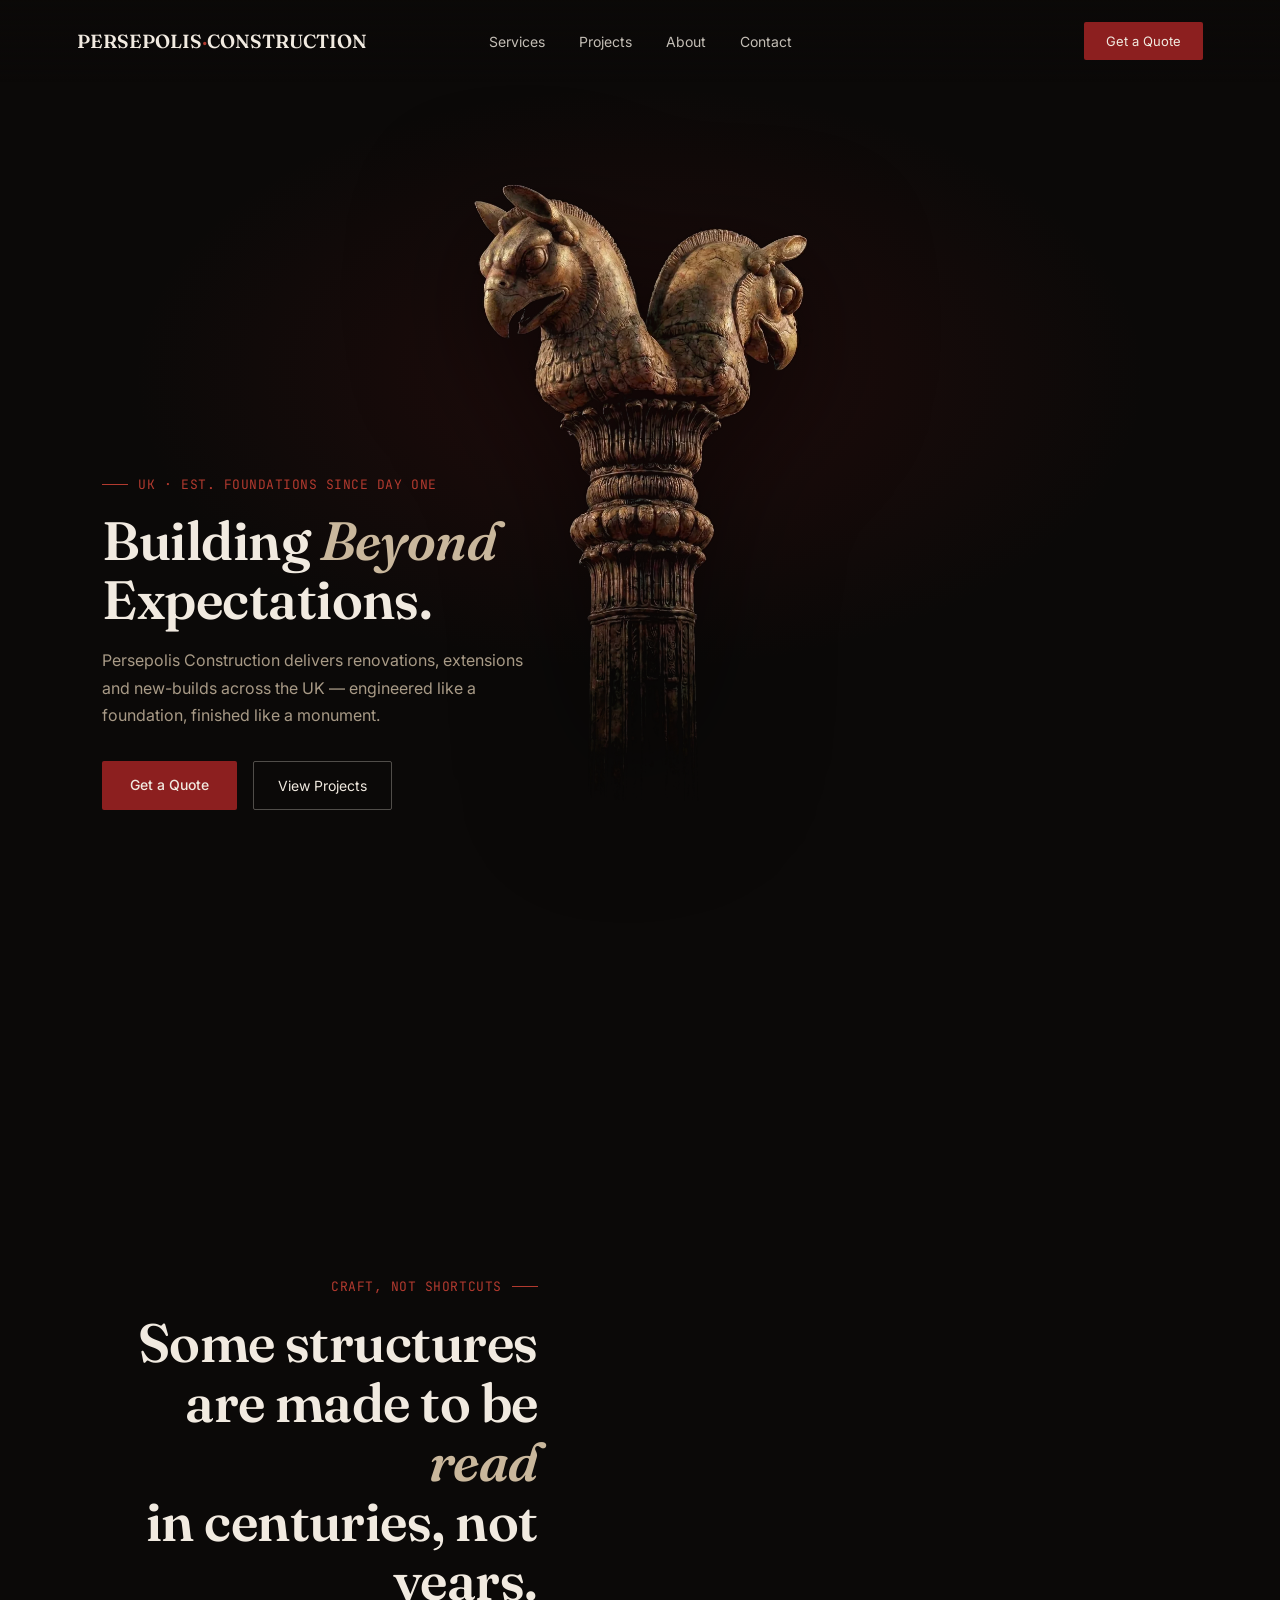
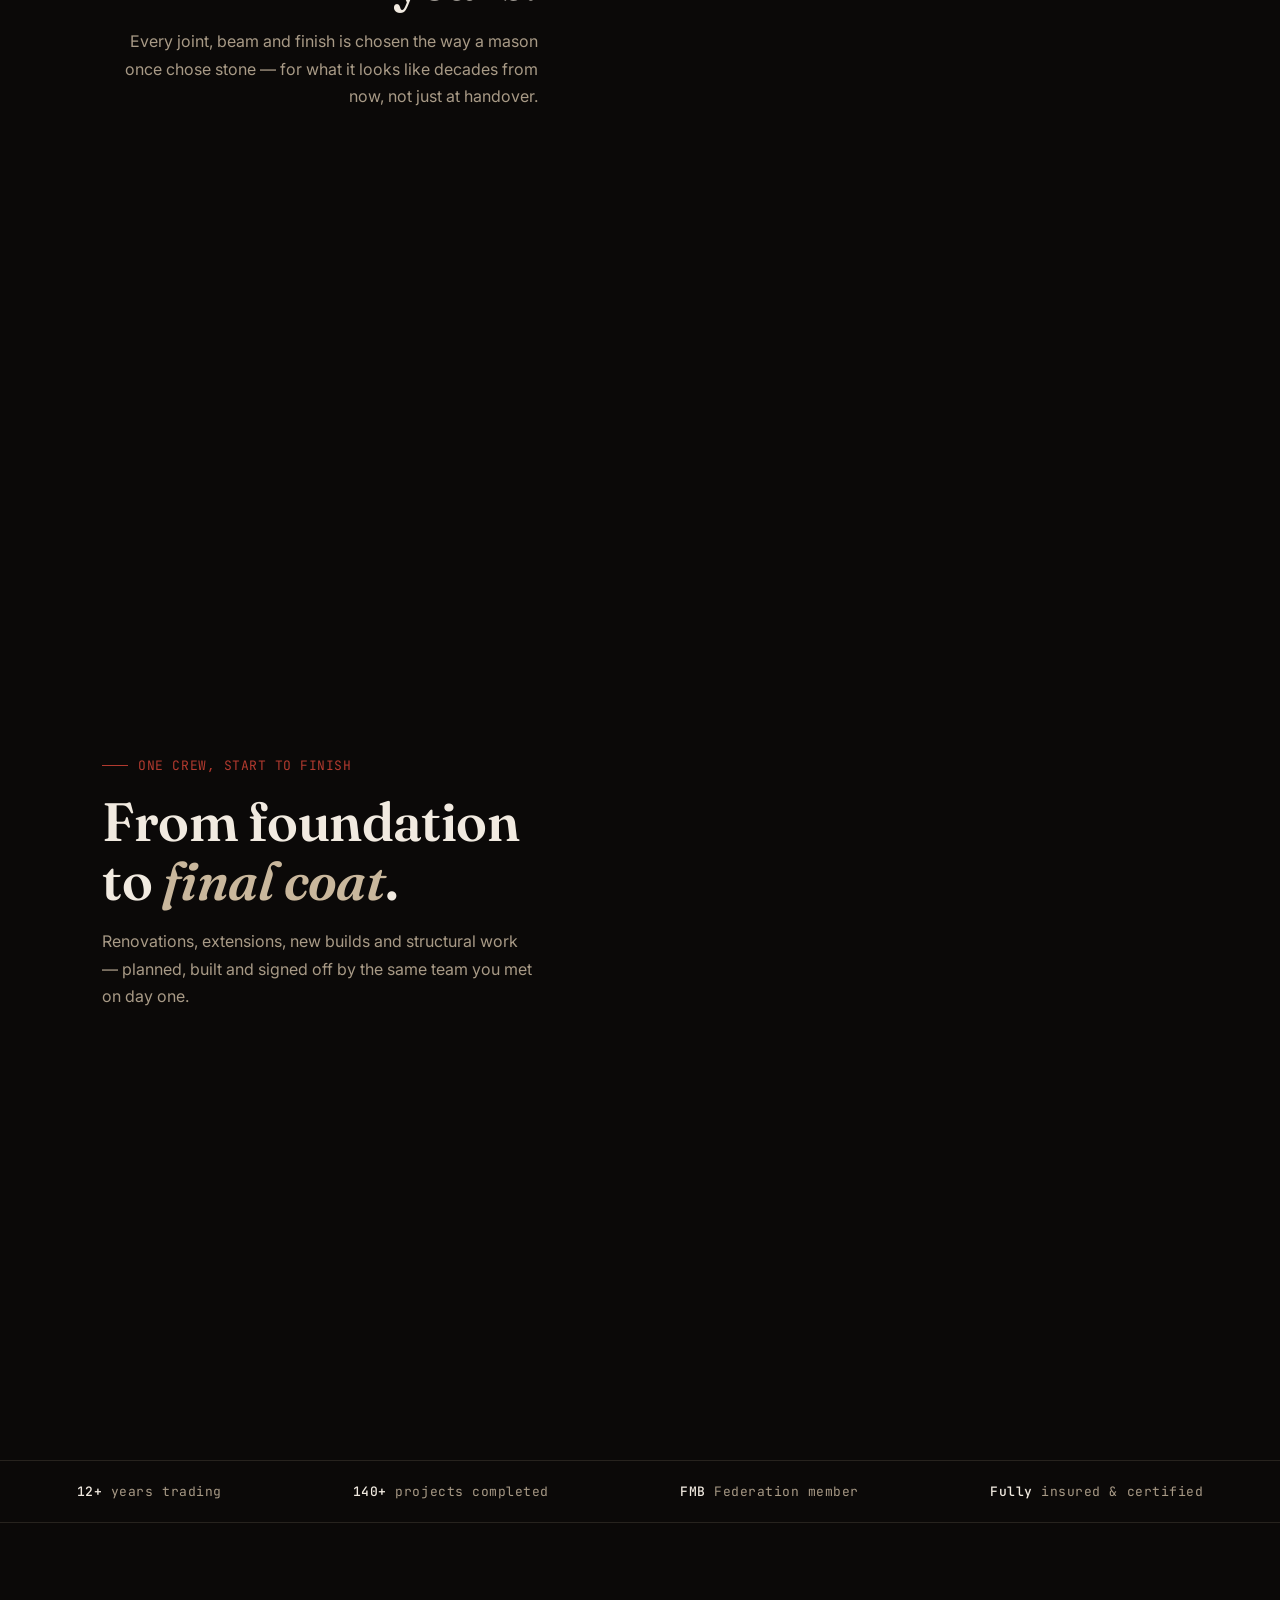
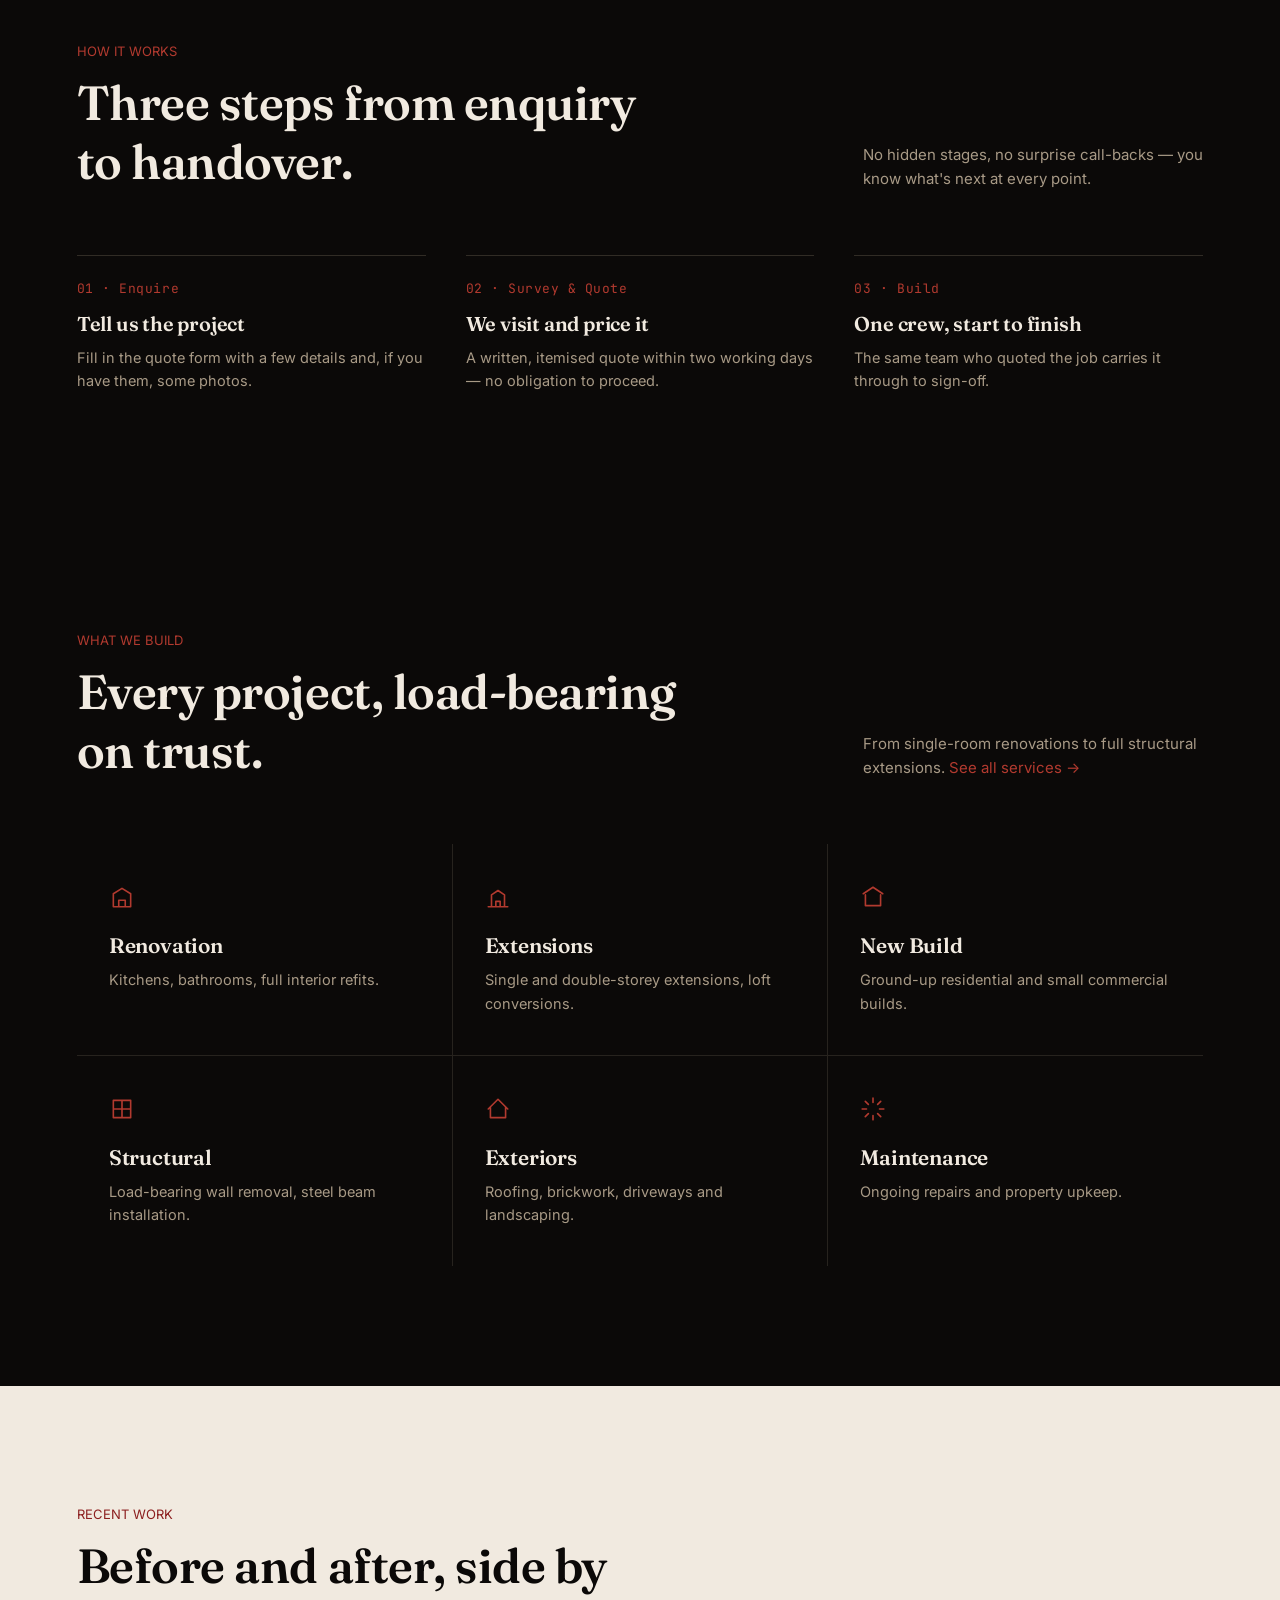
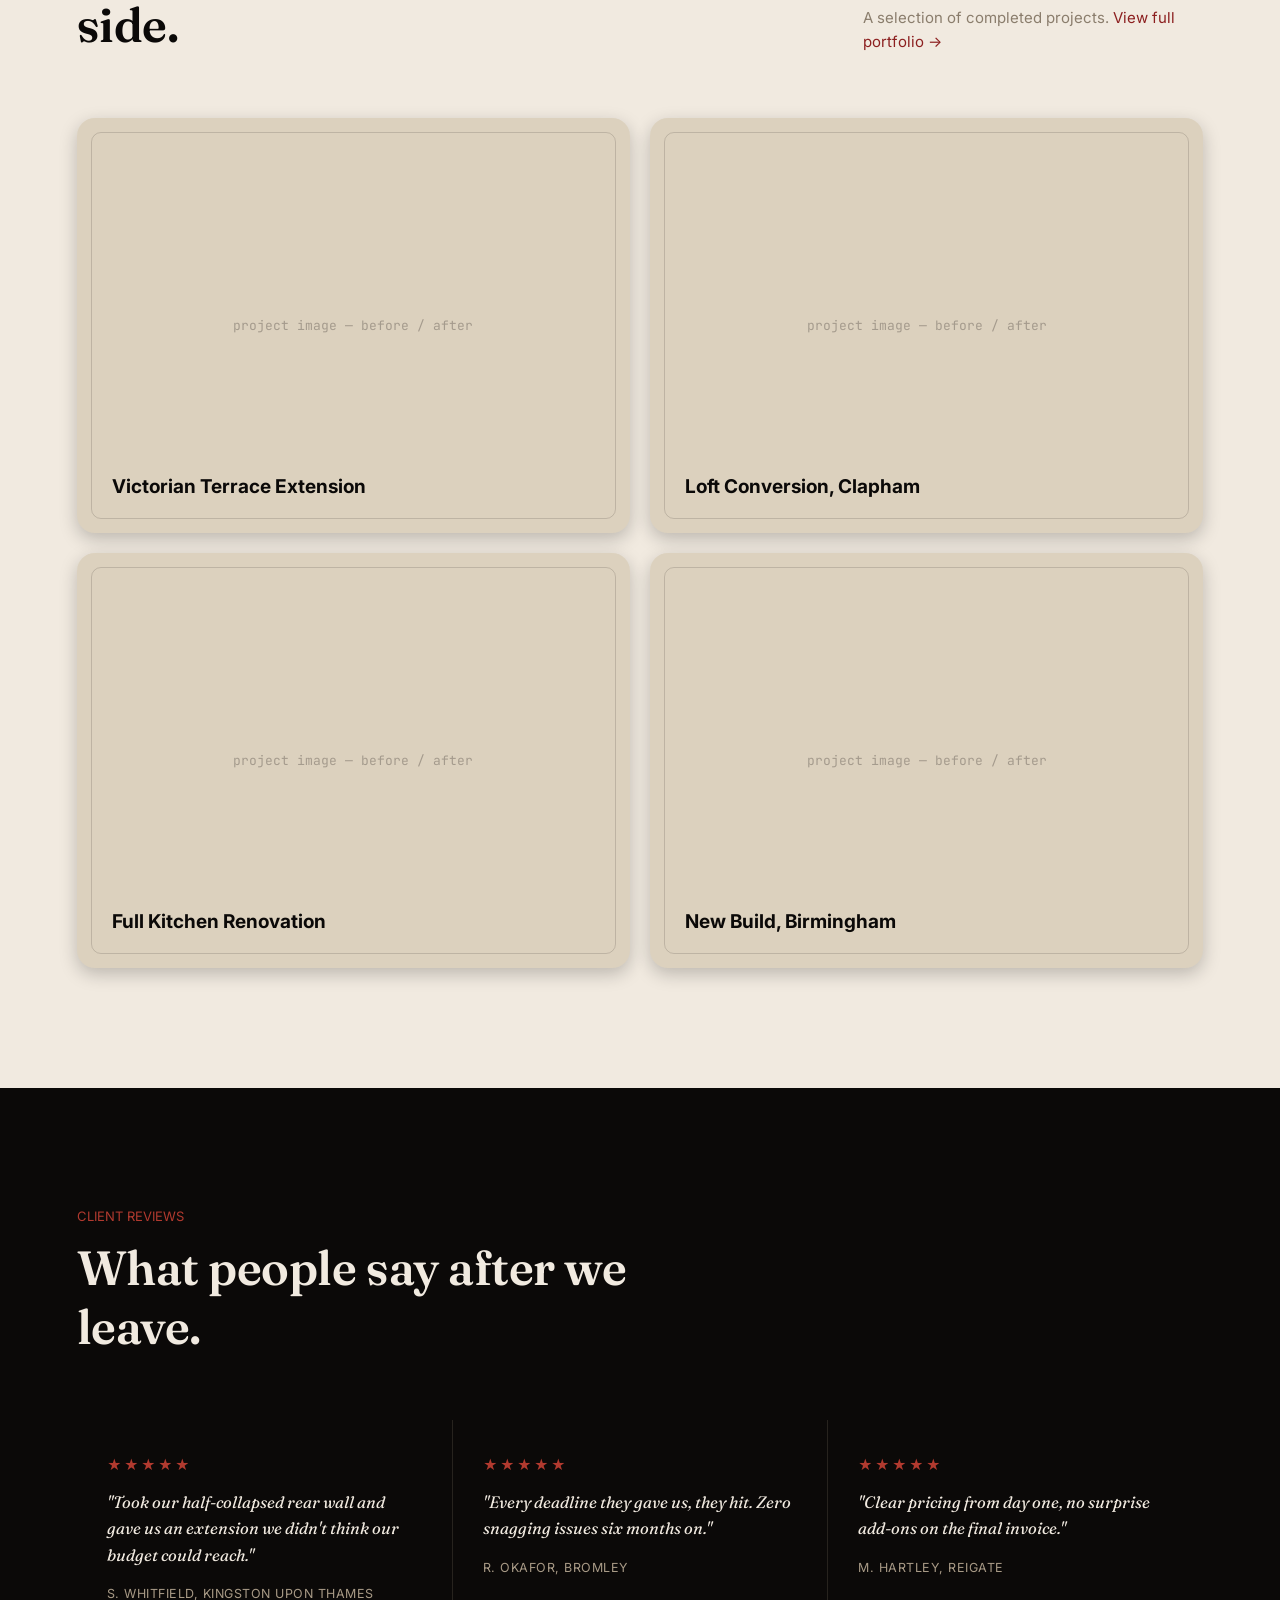
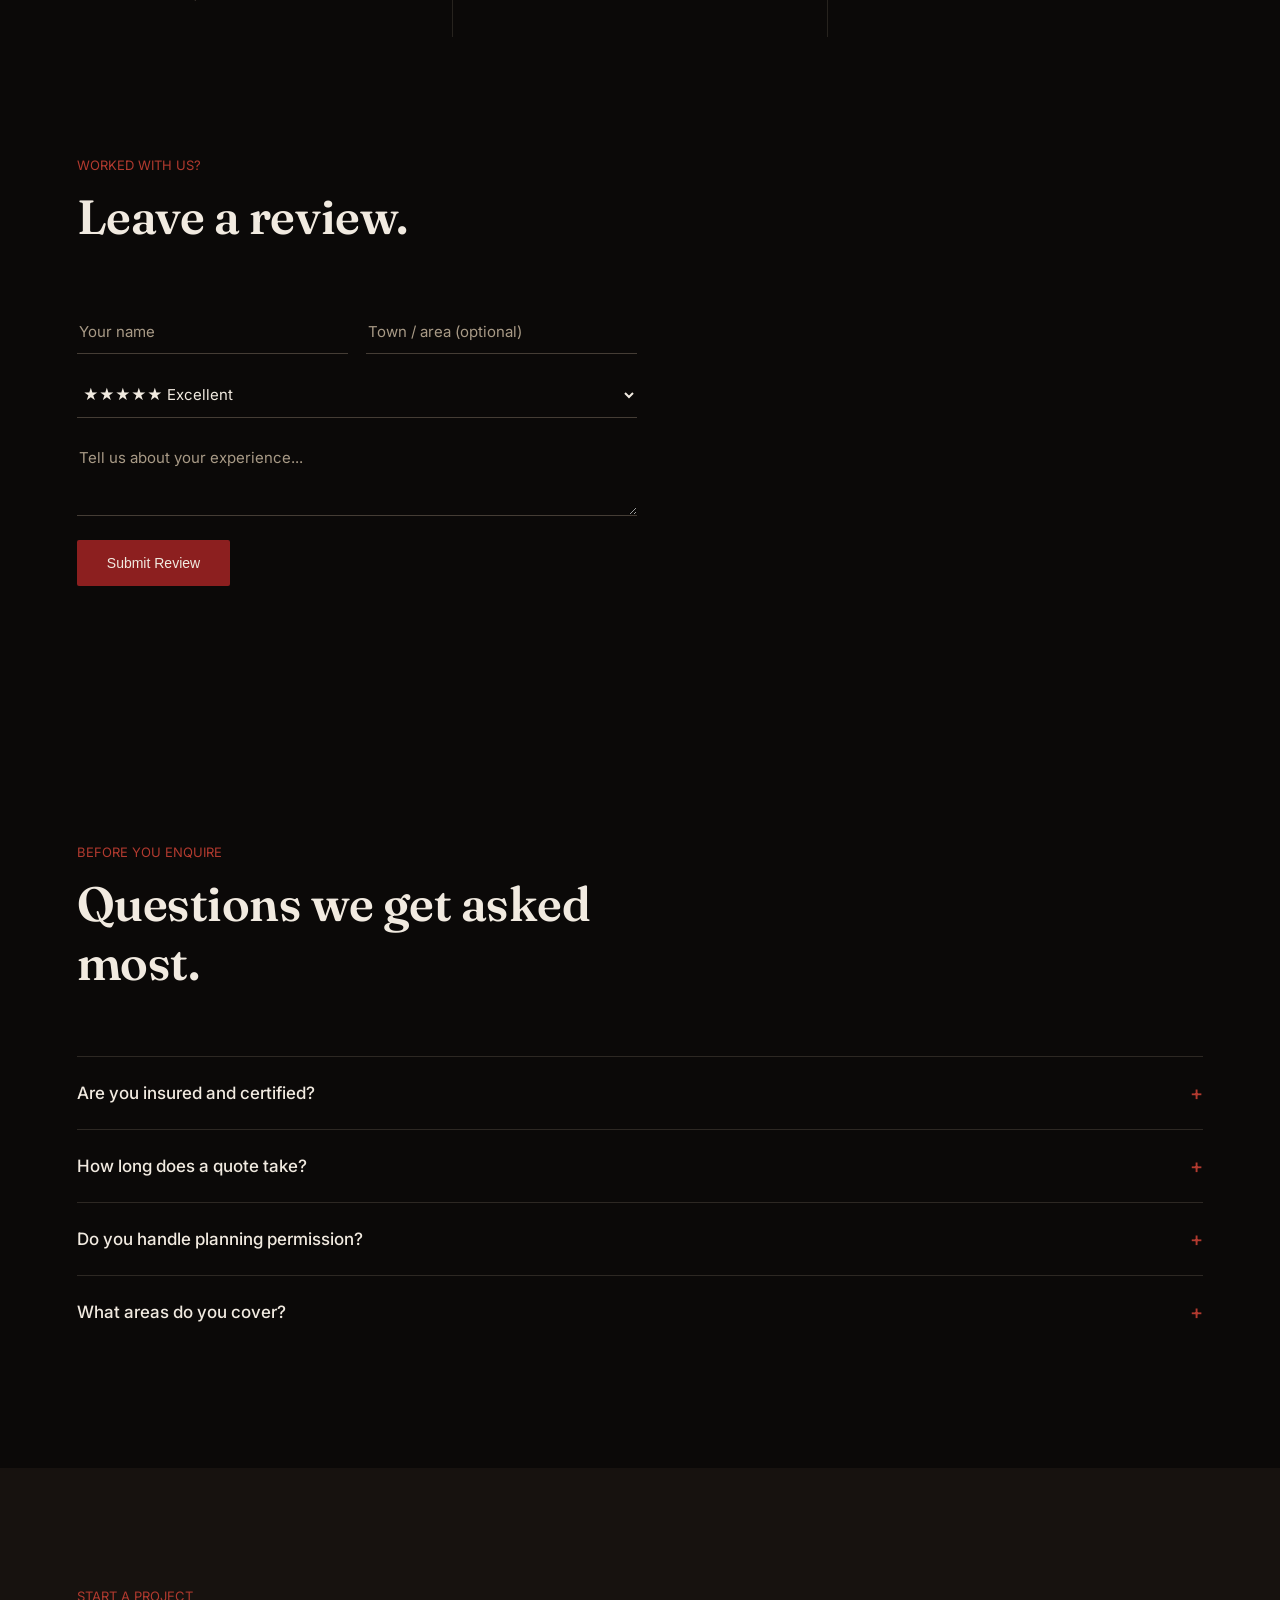
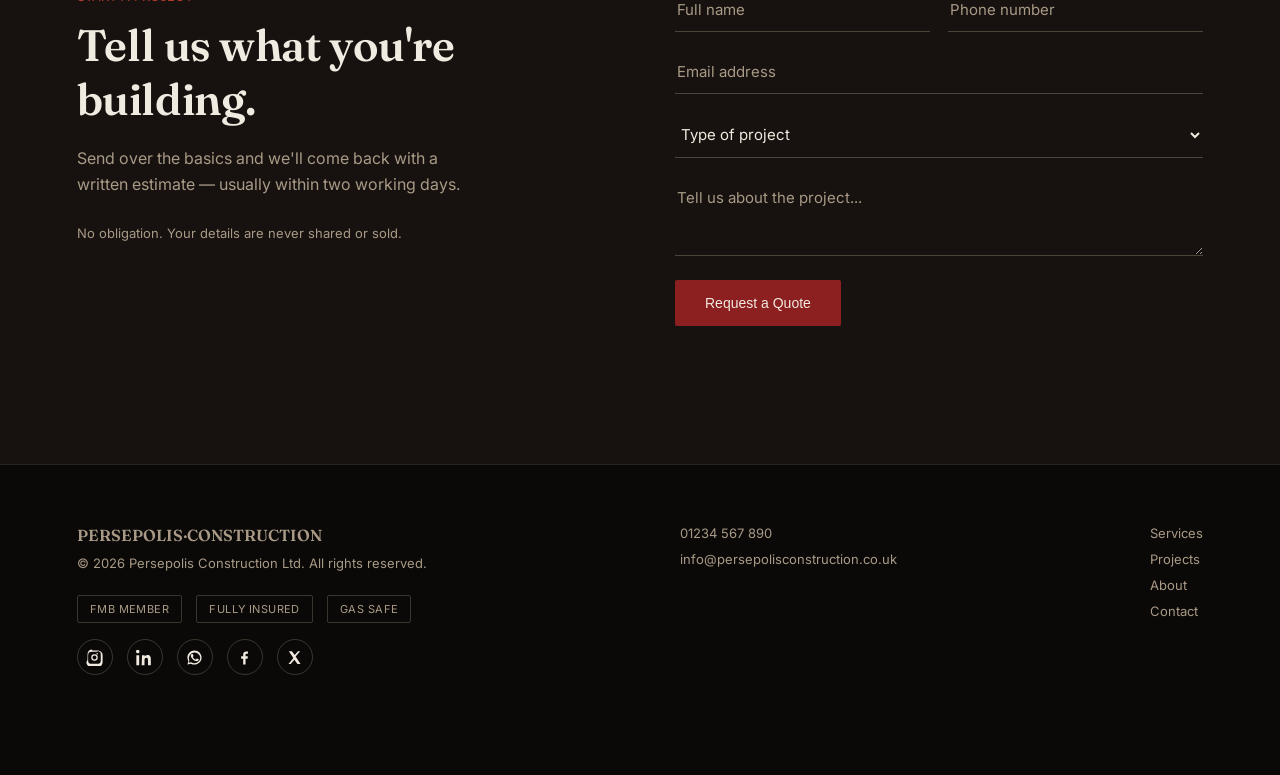
==== commit 56339ce8: "Improve page load performance (PageSpeed audit) - Serve the hero image as WebP (1.55MB -> 157KB) via" ====
--- a/frontend/index.html
+++ b/frontend/index.html
@@ -30,6 +30,7 @@
 <link rel="preconnect" href="https://fonts.googleapis.com">
 <link href="https://fonts.googleapis.com/css2?family=Fraunces:opsz,wght@9..144,300;9..144,500;9..144,600;9..144,700&family=Inter:wght@400;500;600&family=JetBrains+Mono:wght@400;500&display=swap" rel="stylesheet">
 <link rel="stylesheet" href="style.css">
+<script>window.PERSEPOLIS_GA_ID = "G-126ZGKL6BW";</script>
 <script type="application/ld+json">
 {
   "@context": "https://schema.org",
@@ -69,15 +70,18 @@
 <nav>
   <a href="/" class="logo-mark">PERSEPOLIS<span>·</span>CONSTRUCTION</a>
   <div class="nav-links">
-    <a href="services.html">Services</a><a href="projects.html">Projects</a><a href="about.html">About</a><a href="contact.html">Contact</a>
-  </div>
-  <a href="contact.html#quote" class="nav-cta">Get a Quote</a>
+    <a href="/services">Services</a><a href="/projects">Projects</a><a href="/about">About</a><a href="/contact">Contact</a>
+  </div>
+  <a href="/contact#quote" class="nav-cta">Get a Quote</a>
 </nav>
 
 <div class="scrollytell" id="scrollytell">
   <div class="pin-bg" id="pinBg">
     <div class="statue-frame">
-      <img src="assets/column-statue.png" alt="Ancient Persian column with twin eagle-head capital, isolated on transparent background">
+      <picture>
+        <source srcset="assets/column-statue.webp" type="image/webp">
+        <img src="assets/column-statue.png" alt="Ancient Persian column with twin eagle-head capital, isolated on transparent background" width="768" height="1376" fetchpriority="high">
+      </picture>
     </div>
   </div>
   <div class="pin-text">
@@ -86,8 +90,8 @@
       <h1 data-content-key="hero_heading">Building<em> Beyond</em><br> Expectations.</h1>
       <p data-content-key="hero_description">Persepolis Construction delivers renovations, extensions and new-builds across the UK — engineered like a foundation, finished like a monument.</p>
       <div class="hero-actions">
-        <a href="contact.html#quote" class="btn-primary">Get a Quote</a>
-        <a href="projects.html" class="btn-ghost">View Projects</a>
+        <a href="/contact#quote" class="btn-primary">Get a Quote</a>
+        <a href="/projects" class="btn-ghost">View Projects</a>
       </div>
     </div>
     <div class="story-panel">
@@ -125,7 +129,7 @@
 <section id="services">
   <div class="section-head">
     <div><span class="tag">What we build</span><h2>Every project, load-bearing on trust.</h2></div>
-    <p>From single-room renovations to full structural extensions. <a href="services.html" style="color:var(--red-bright);">See all services →</a></p>
+    <p>From single-room renovations to full structural extensions. <a href="/services" style="color:var(--red-bright);">See all services →</a></p>
   </div>
   <div class="services-grid">
     <div class="service"><svg viewBox="0 0 24 24" fill="none" stroke-width="1.5"><path d="M4 21V9l8-5 8 5v12M4 21h16M9 21v-6h6v6" stroke-linecap="round" stroke-linejoin="round"/></svg><h3>Renovation</h3><p>Kitchens, bathrooms, full interior refits.</p></div>
@@ -140,7 +144,7 @@
 <section id="projects" class="projects">
   <div class="section-head">
     <div><span class="tag">Recent work</span><h2>Before and after, side by side.</h2></div>
-    <p>A selection of completed projects. <a href="projects.html" style="color:var(--red);">View full portfolio →</a></p>
+    <p>A selection of completed projects. <a href="/projects" style="color:var(--red);">View full portfolio →</a></p>
   </div>
   <div class="project-grid" id="project-grid">
     <div class="project-card"><div class="ph">project image — before / after</div><div class="frame"><h4>Victorian Terrace Extension</h4></div></div>
@@ -223,12 +227,12 @@
     <div class="social-row"><a href="https://instagram.com/persepolisconstruction" target="_blank" rel="noopener" aria-label="Instagram"><svg viewBox="0 0 24 24"><path d="M12 2.2c3.2 0 3.6 0 4.9.07 1.2.06 2 .25 2.7.53a5.4 5.4 0 0 1 2 1.3 5.4 5.4 0 0 1 1.3 2c.28.7.47 1.5.53 2.7.06 1.3.07 1.7.07 4.9s0 3.6-.07 4.9c-.06 1.2-.25 2-.53 2.7a5.4 5.4 0 0 1-1.3 2 5.4 5.4 0 0 1-2 1.3c-.7.28-1.5.47-2.7.53-1.3.06-1.7.07-4.9.07s-3.6 0-4.9-.07c-1.2-.06-2-.25-2.7-.53a5.4 5.4 0 0 1-2-1.3 5.4 5.4 0 0 1-1.3-2c-.28-.7-.47-1.5-.53-2.7C2.2 15.6 2.2 15.2 2.2 12s0-3.6.07-4.9c.06-1.2.25-2 .53-2.7a5.4 5.4 0 0 1 1.3-2 5.4 5.4 0 0 1 2-1.3c.7-.28 1.5-.47 2.7-.53C8.4 2.2 8.8 2.2 12 2.2zm0 1.8c-3.15 0-3.52 0-4.76.07-1 .05-1.5.2-1.86.34-.47.18-.8.4-1.15.75-.35.35-.57.68-.75 1.15-.14.36-.3.87-.34 1.86C3.02 8.48 3 8.85 3 12s0 3.52.07 4.76c.05 1 .2 1.5.34 1.86.18.47.4.8.75 1.15.35.35.68.57 1.15.75.36.14.87.3 1.86.34 1.24.06 1.6.07 4.76.07s3.52 0 4.76-.07c1-.05 1.5-.2 1.86-.34.47-.18.8-.4 1.15-.75.35-.35.57-.68.75-1.15.14-.36.3-.87.34-1.86.06-1.24.07-1.6.07-4.76s0-3.52-.07-4.76c-.05-1-.2-1.5-.34-1.86a3.1 3.1 0 0 0-.75-1.15 3.1 3.1 0 0 0-1.15-.75c-.36-.14-.87-.3-1.86-.34C15.52 4 15.15 4 12 4zm0 3.4A4.6 4.6 0 1 1 7.4 12 4.6 4.6 0 0 1 12 7.4zm0 1.8A2.8 2.8 0 1 0 14.8 12 2.8 2.8 0 0 0 12 9.2zm4.85-2.6a1.07 1.07 0 1 1-1.07-1.07 1.07 1.07 0 0 1 1.07 1.07z"/></svg></a><a href="https://linkedin.com/company/persepolis-construction" target="_blank" rel="noopener" aria-label="Linkedin"><svg viewBox="0 0 24 24"><path d="M4.98 3.5C4.98 4.88 3.88 6 2.5 6S0 4.88 0 3.5 1.12 1 2.5 1s2.48 1.12 2.48 2.5zM.5 8.75h4V23h-4zM8.5 8.75h3.83v1.95h.05c.53-1 1.83-2.06 3.77-2.06 4.03 0 4.78 2.65 4.78 6.1V23h-4v-6.9c0-1.65 0-3.77-2.3-3.77-2.3 0-2.65 1.8-2.65 3.66V23h-4z"/></svg></a><a href="https://wa.me/441234567890" target="_blank" rel="noopener" aria-label="Whatsapp"><svg viewBox="0 0 24 24"><path d="M17.5 14.4c-.28-.14-1.65-.82-1.9-.9-.26-.1-.44-.14-.63.14-.18.28-.72.9-.88 1.08-.16.18-.32.2-.6.07-.28-.14-1.17-.43-2.24-1.38a8.4 8.4 0 0 1-1.55-1.93c-.16-.28 0-.43.13-.57.13-.13.28-.32.42-.48.14-.16.18-.28.28-.46.09-.18.04-.35-.02-.5-.07-.14-.63-1.52-.87-2.08-.23-.55-.46-.48-.63-.49h-.54c-.18 0-.48.07-.73.35-.25.28-.96.94-.96 2.28s.98 2.65 1.12 2.83c.14.18 1.93 2.95 4.68 4.14.65.28 1.16.45 1.56.58.65.2 1.25.18 1.72.1.52-.08 1.65-.67 1.88-1.32.23-.65.23-1.2.16-1.32-.07-.13-.25-.2-.53-.34zM12.02 2C6.5 2 2 6.48 2 12c0 1.87.5 3.63 1.44 5.14L2 22l4.98-1.3A9.96 9.96 0 0 0 12.02 22C17.5 22 22 17.52 22 12S17.5 2 12.02 2zm0 18.13c-1.7 0-3.28-.47-4.63-1.28l-.33-.2-3.13.82.84-3.05-.22-.32A8.13 8.13 0 1 1 20.16 12a8.15 8.15 0 0 1-8.14 8.13z"/></svg></a><a href="https://facebook.com/persepolisconstruction" target="_blank" rel="noopener" aria-label="Facebook"><svg viewBox="0 0 24 24"><path d="M13.5 22v-8.4h2.82l.42-3.27h-3.24V8.24c0-.95.26-1.6 1.63-1.6h1.74V3.7A23.4 23.4 0 0 0 14.35 3.5c-2.5 0-4.22 1.53-4.22 4.33v2.5H7.3v3.27h2.83V22z"/></svg></a><a href="https://x.com/persepolis_bld" target="_blank" rel="noopener" aria-label="X"><svg viewBox="0 0 24 24"><path d="M4 3h4.3l4 5.3L16.9 3H20l-6.4 7.7L20.5 21h-4.3l-4.4-5.8L6.7 21H3.5l6.9-8.3z"/></svg></a></div>
   </div>
   <div class="col"><a href="tel:+441234567890" data-content-key="phone">01234 567 890</a><a href="mailto:info@persepolisconstruction.co.uk" data-content-key="email">info@persepolisconstruction.co.uk</a></div>
-  <div class="col"><a href="services.html">Services</a><a href="projects.html">Projects</a><a href="about.html">About</a><a href="contact.html">Contact</a></div>
+  <div class="col"><a href="/services">Services</a><a href="/projects">Projects</a><a href="/about">About</a><a href="/contact">Contact</a></div>
 </footer>
 
 <div class="mobile-bar">
   <a href="tel:+441234567890" class="call">Call Now</a>
-  <a href="contact.html#quote" class="quote">Get a Quote</a>
+  <a href="/contact#quote" class="quote">Get a Quote</a>
 </div>
 
 <script src="script.js"></script>
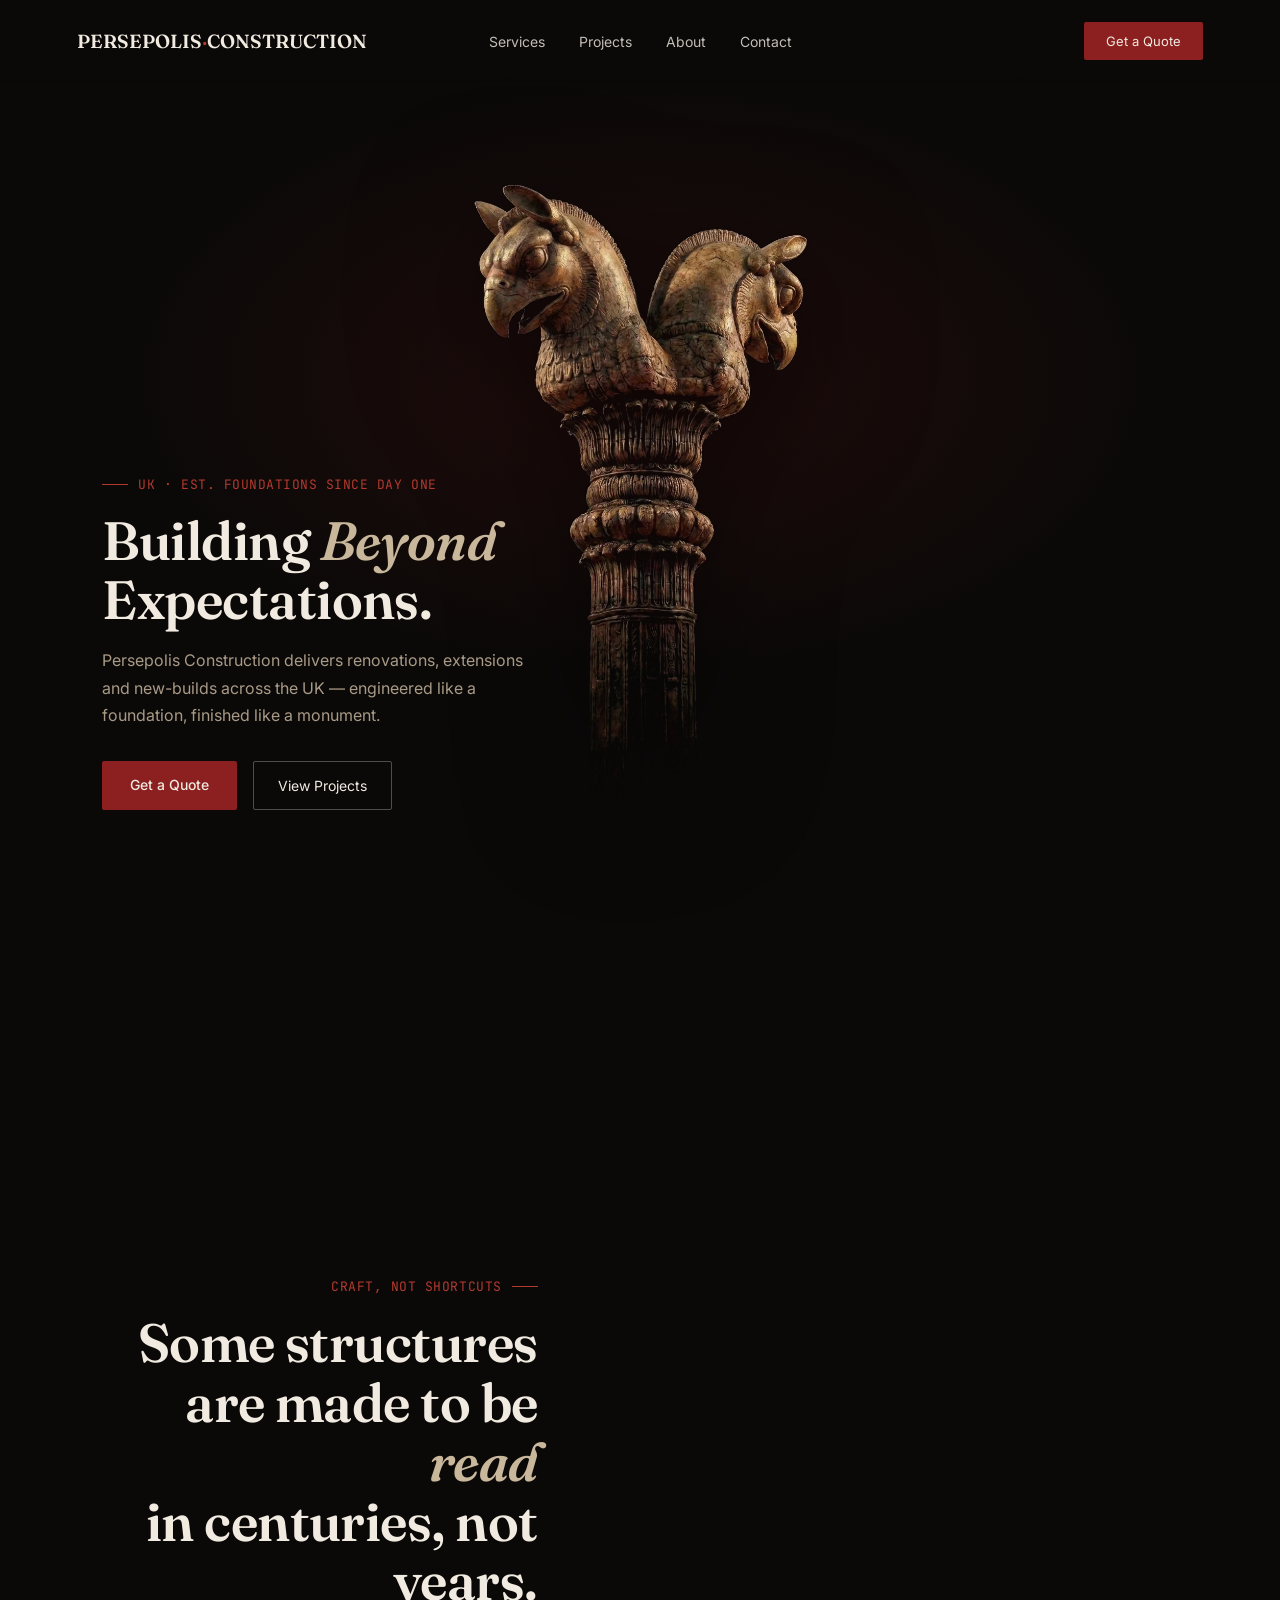
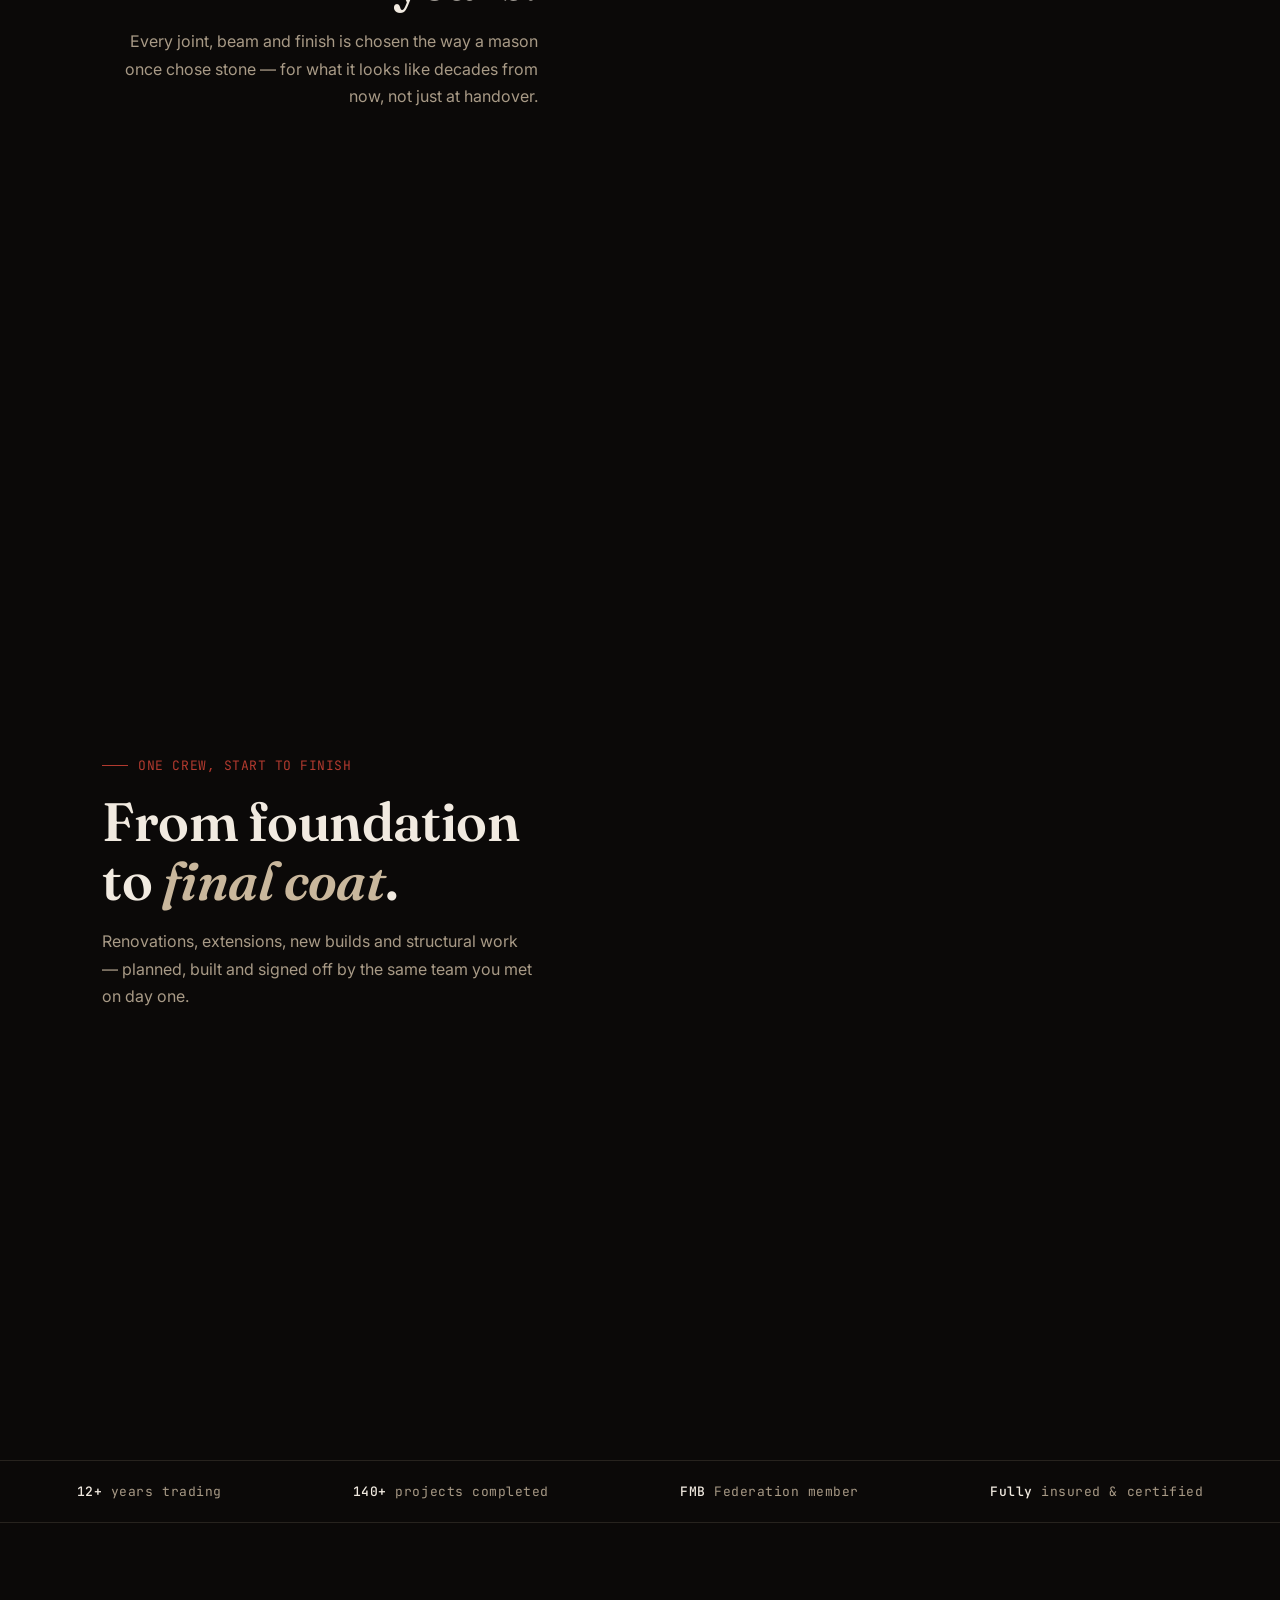
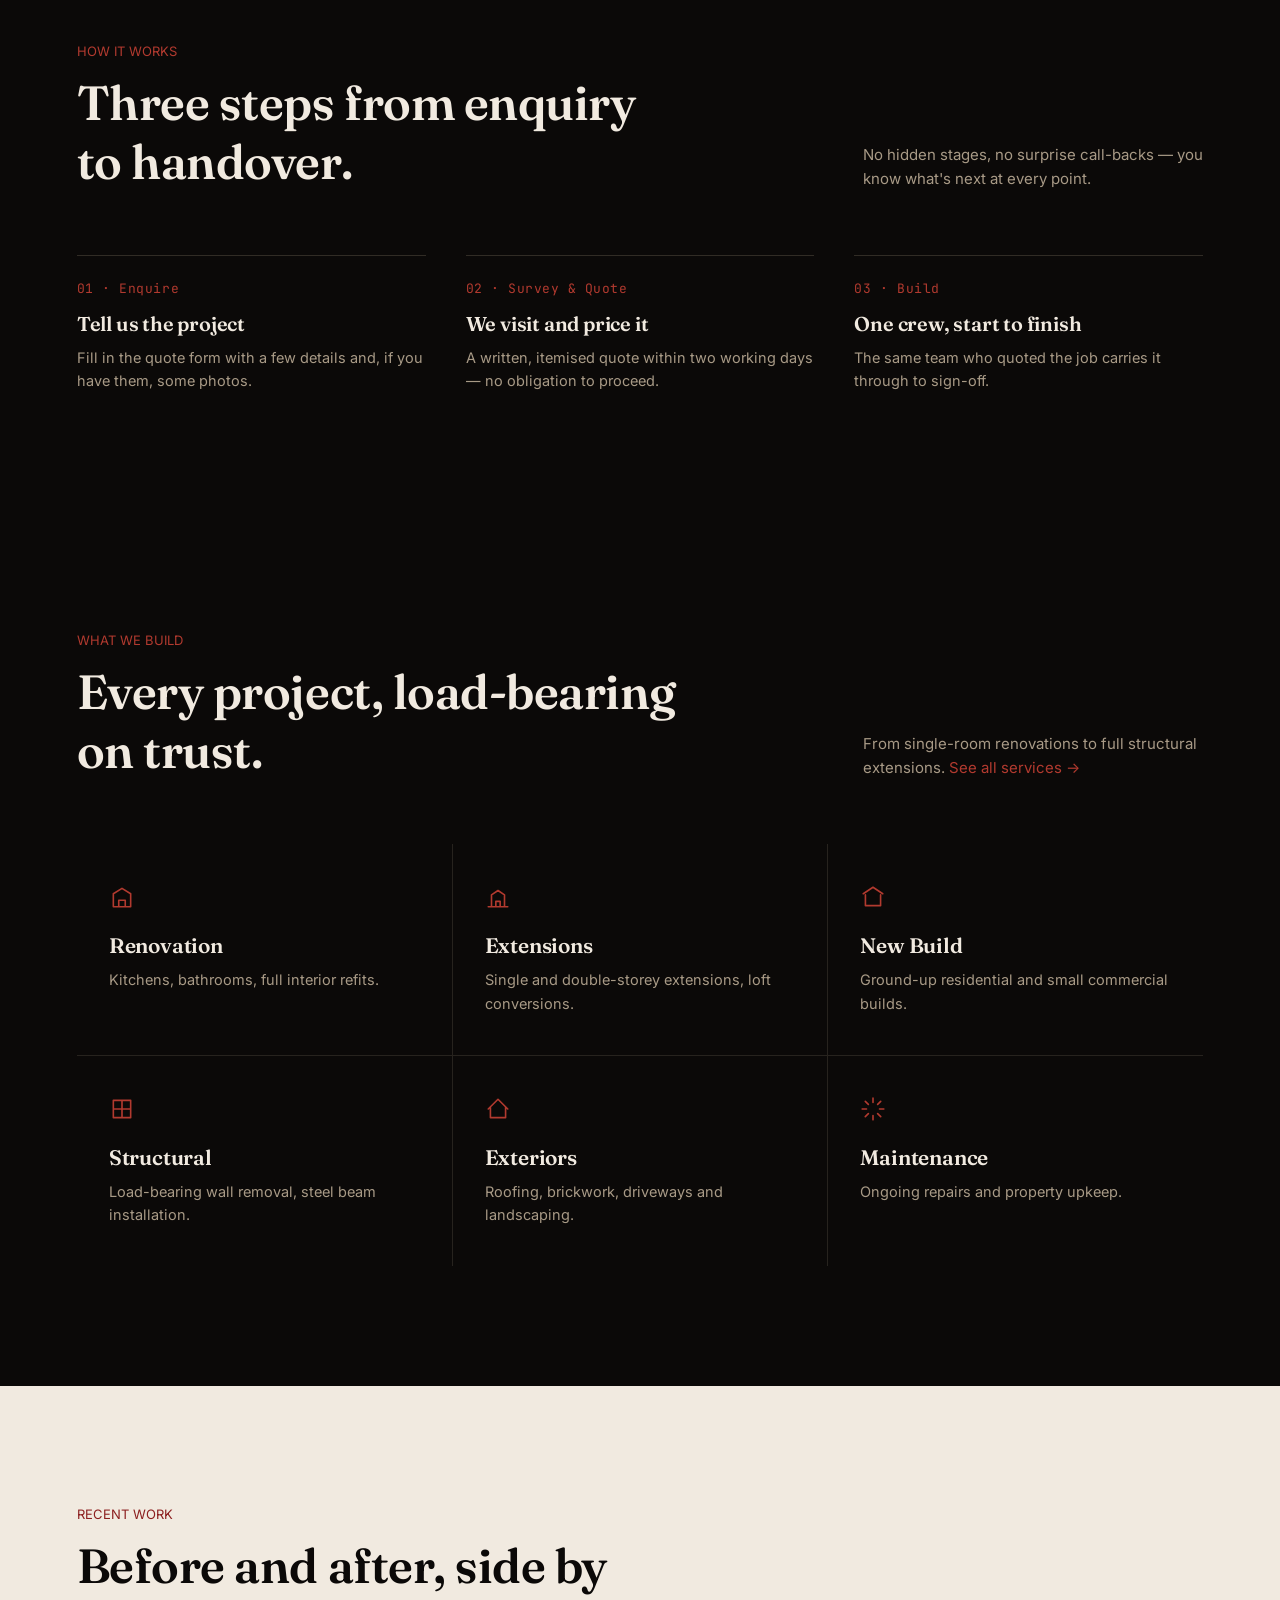
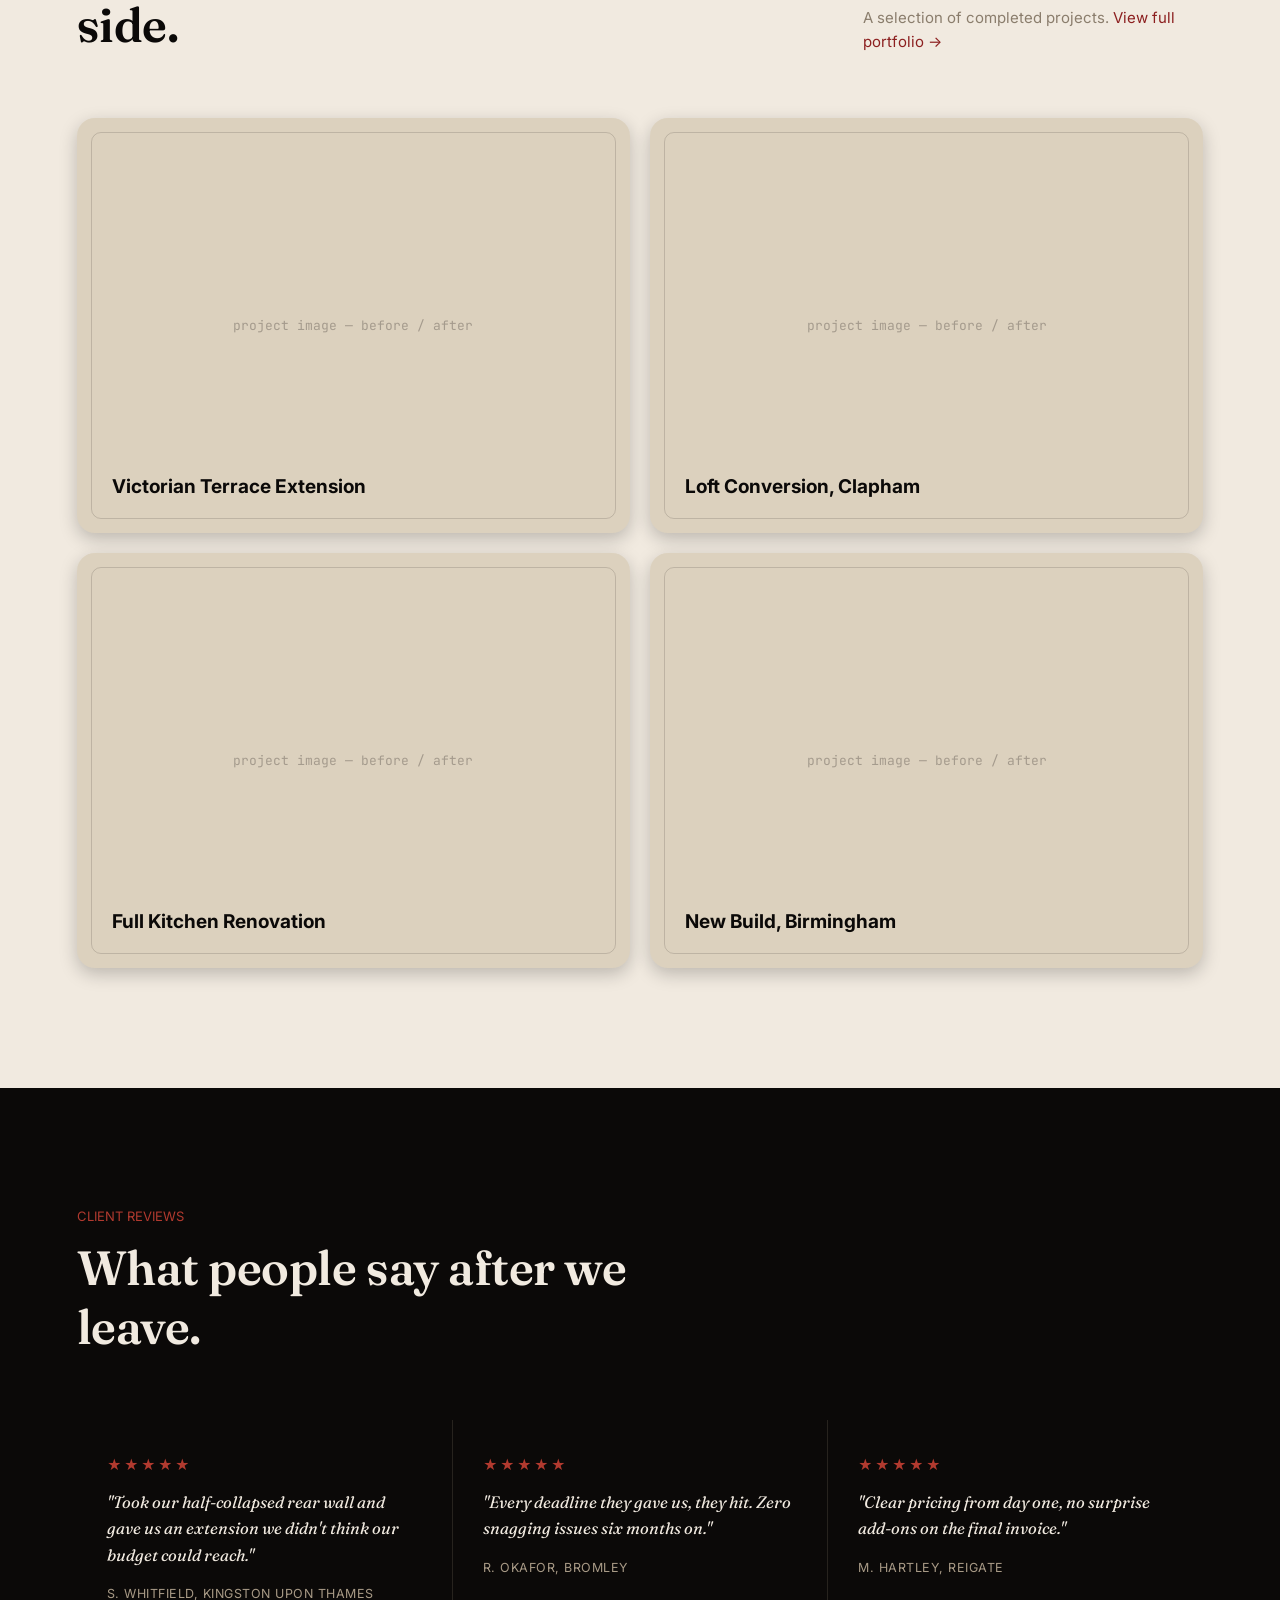
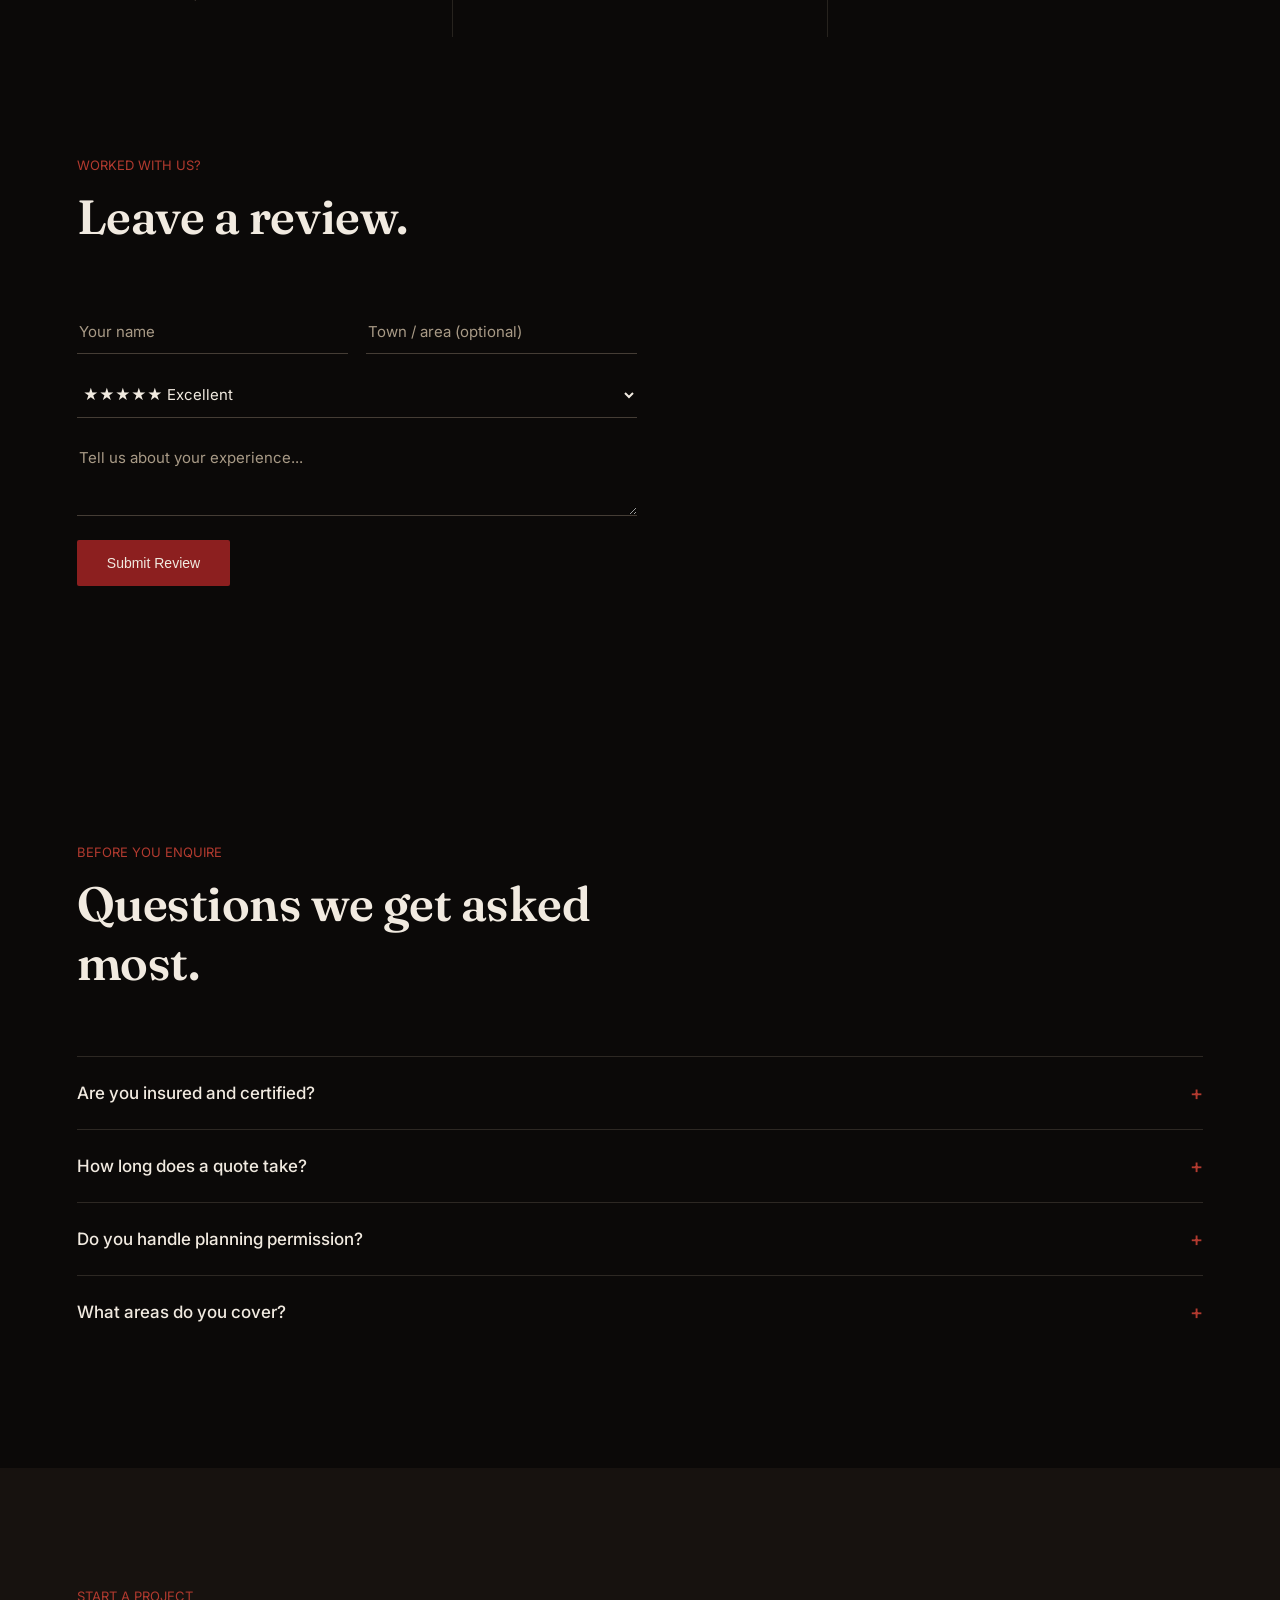
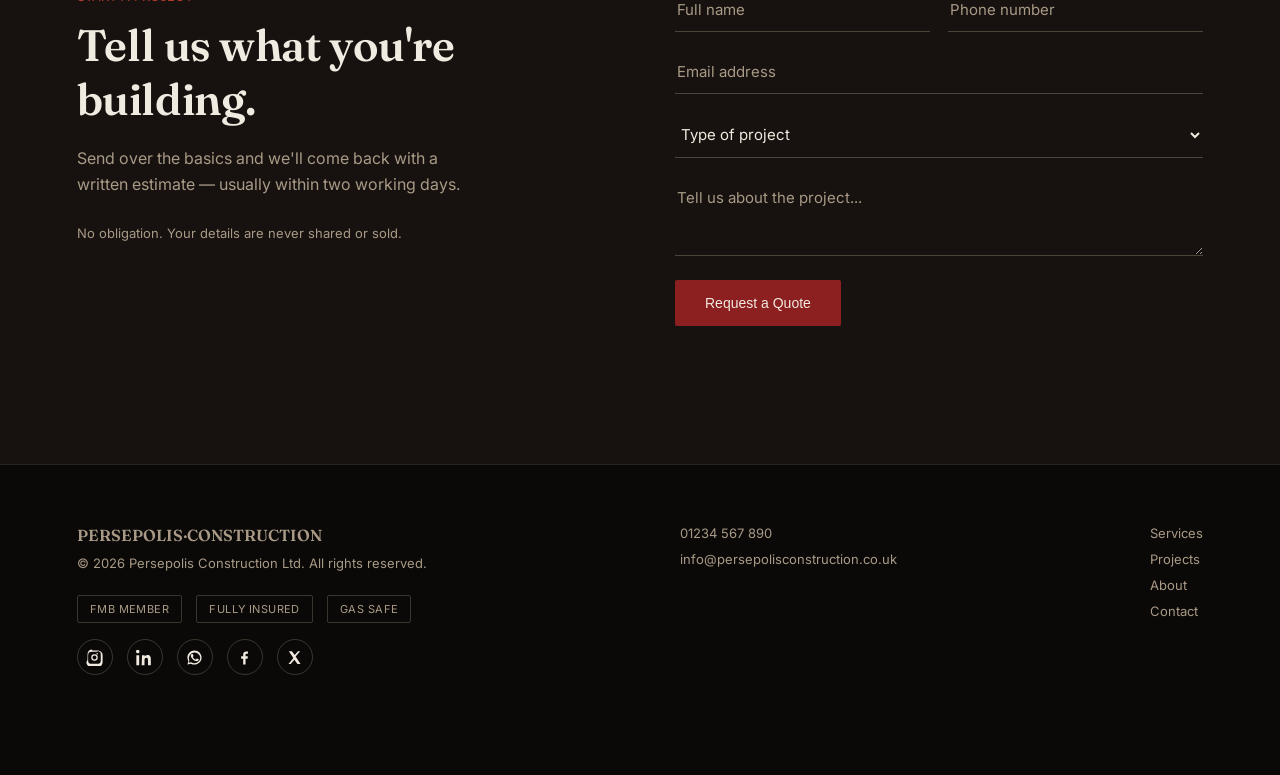
==== commit 33d04135: "Add accessible names to all select elements Every <select> on the site (rating, project type, catego" ====
--- a/frontend/index.html
+++ b/frontend/index.html
@@ -174,7 +174,7 @@
       <input type="text" name="name" placeholder="Your name" required>
       <input type="text" name="location" placeholder="Town / area (optional)">
     </div>
-    <select name="rating" required>
+    <select name="rating" required aria-label="Rating">
       <option value="5" selected>★★★★★ Excellent</option>
       <option value="4">★★★★☆ Good</option>
       <option value="3">★★★☆☆ Average</option>
@@ -208,7 +208,7 @@
     <form class="quote-form">
       <div class="row2"><input type="text" name="name" placeholder="Full name" required><input type="tel" name="phone" placeholder="Phone number" required></div>
       <input type="email" name="email" placeholder="Email address" required>
-      <select name="project_type" required>
+      <select name="project_type" required aria-label="Type of project">
         <option value="" disabled selected>Type of project</option>
         <option>Renovation</option><option>Extension</option><option>New build</option><option>Structural work</option><option>Other</option>
       </select>
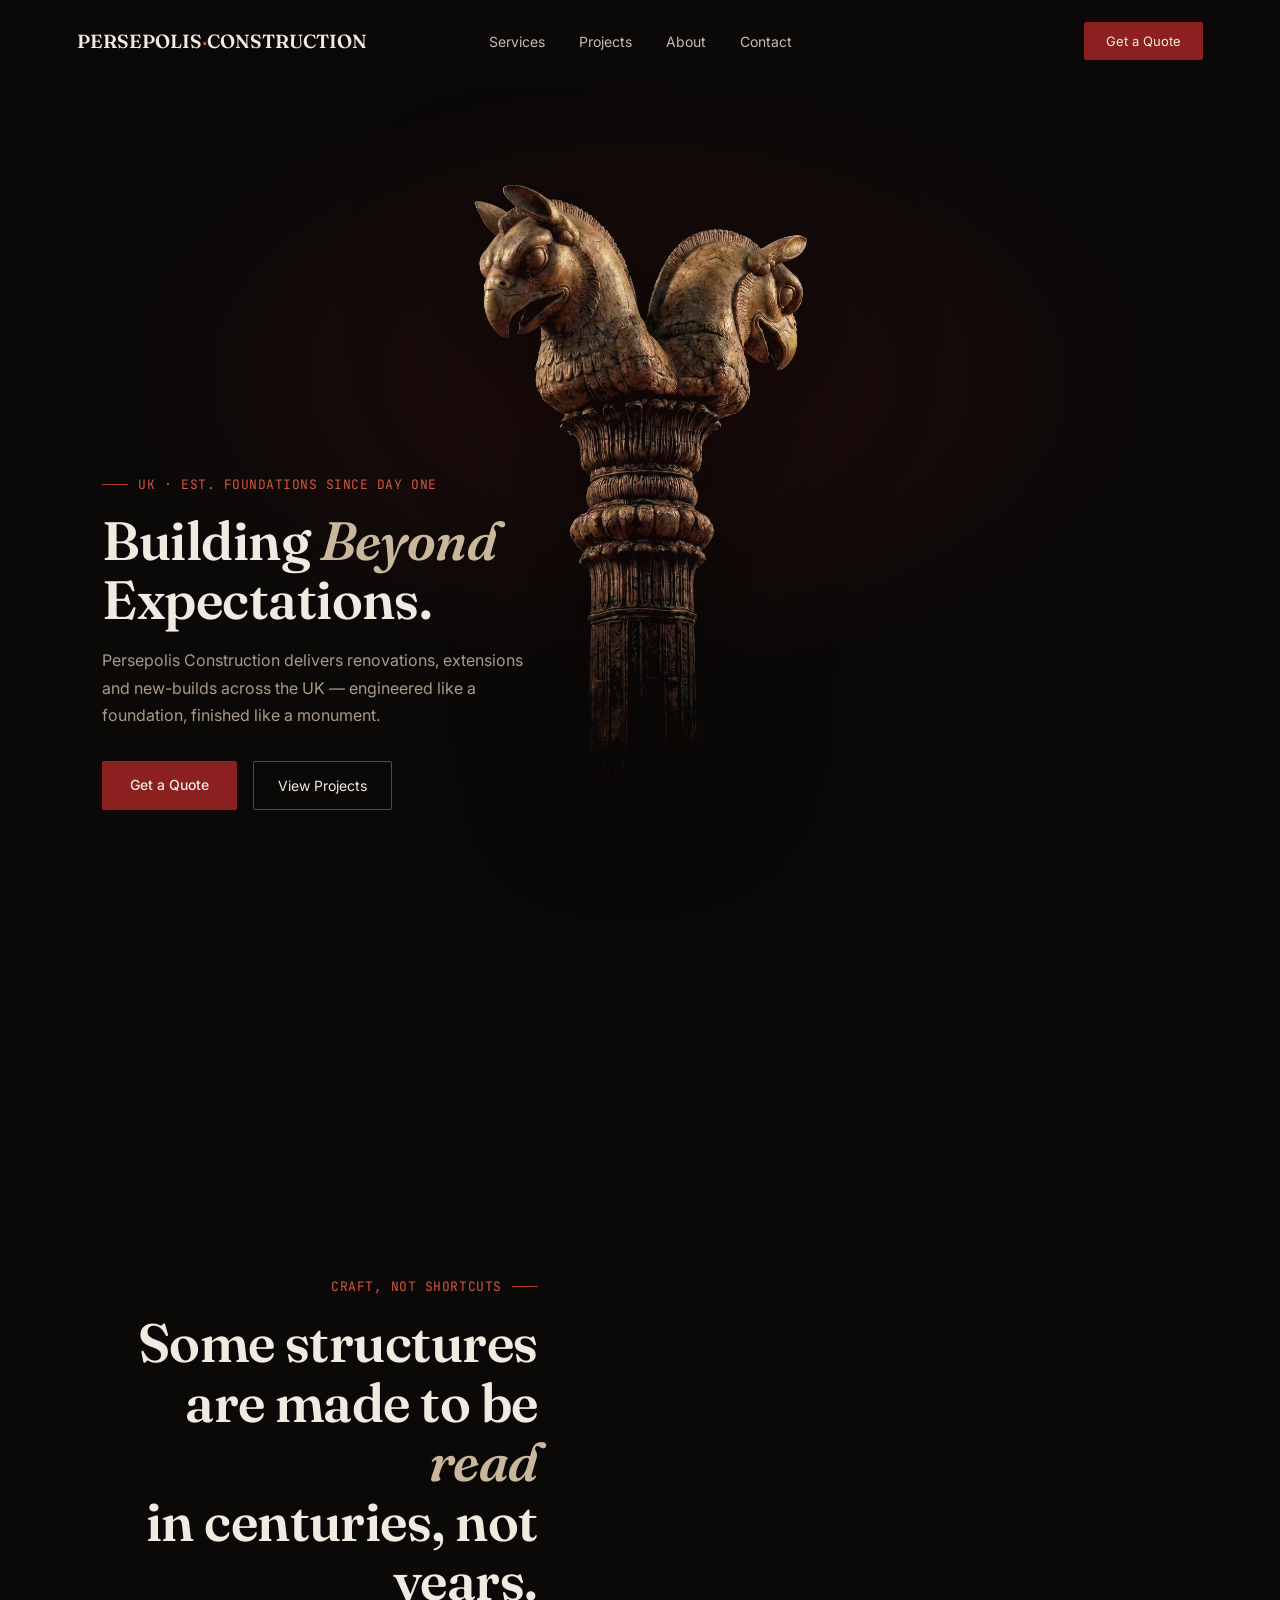
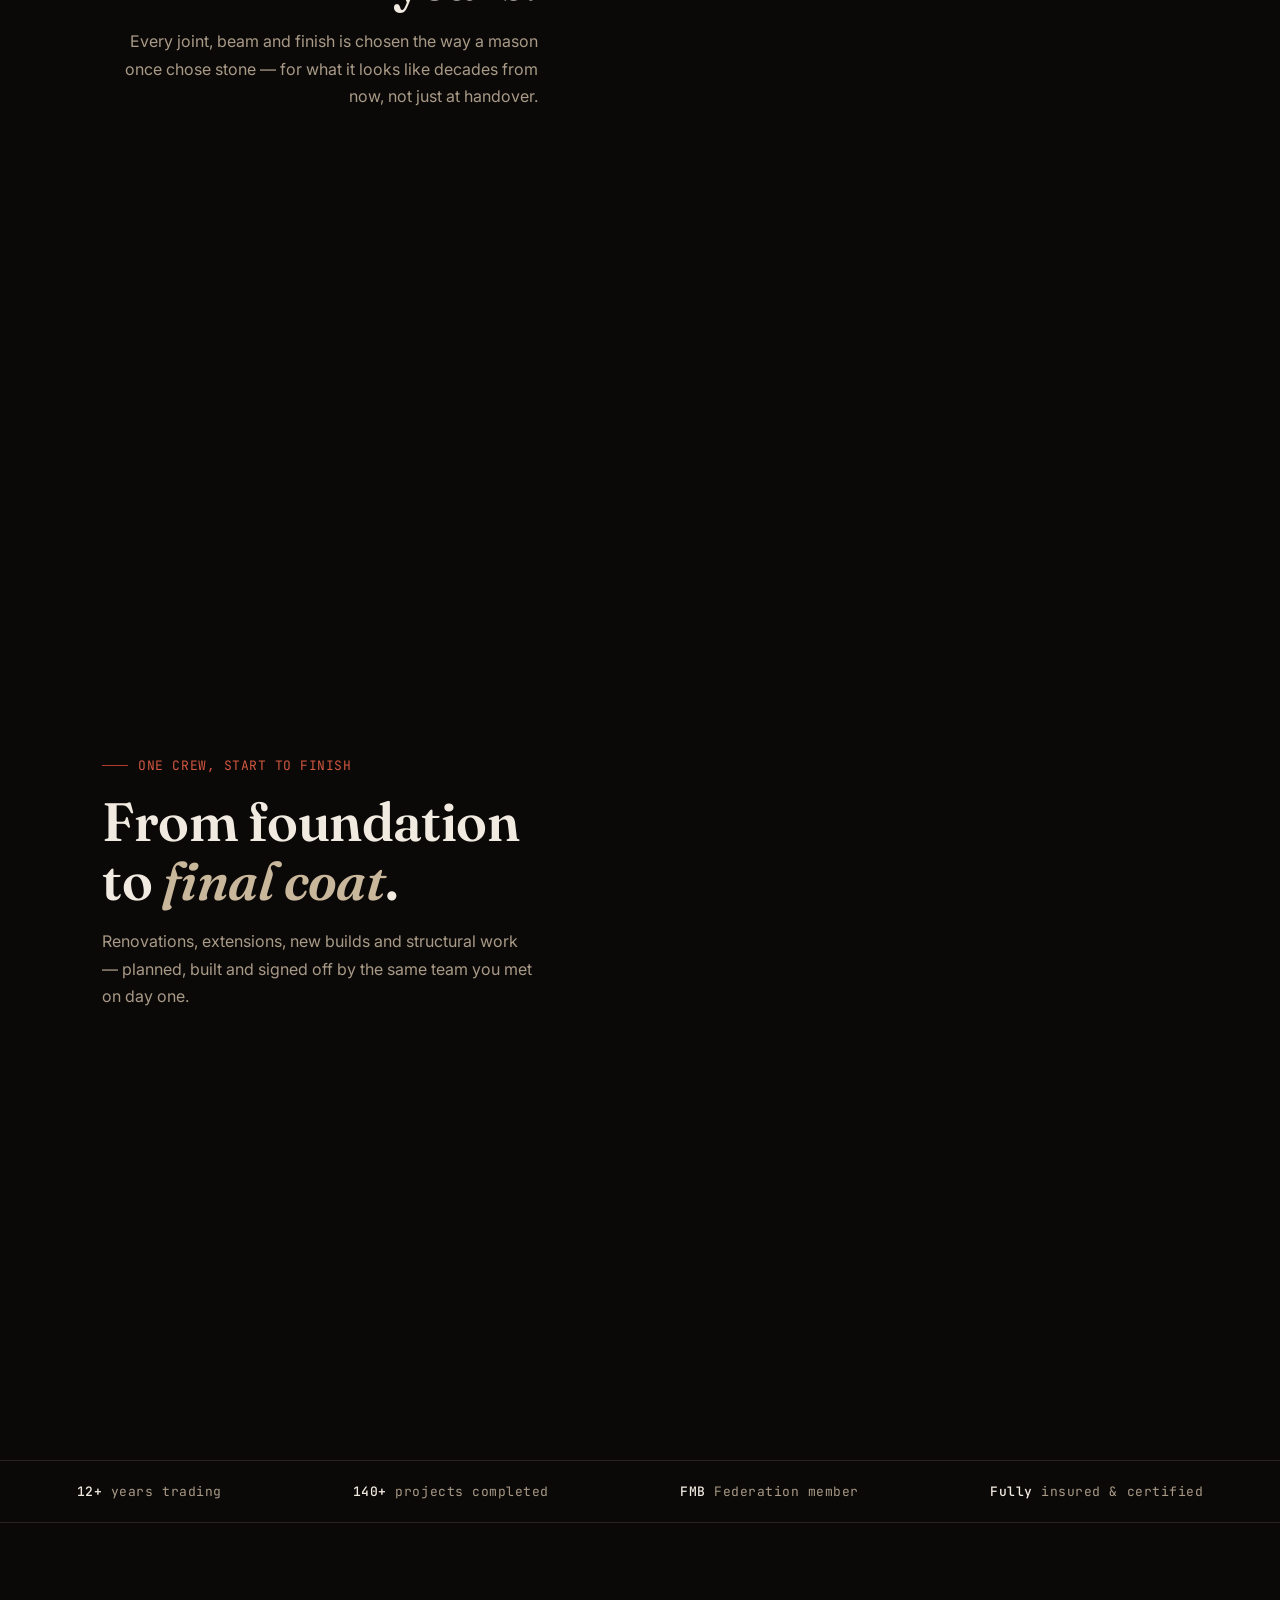
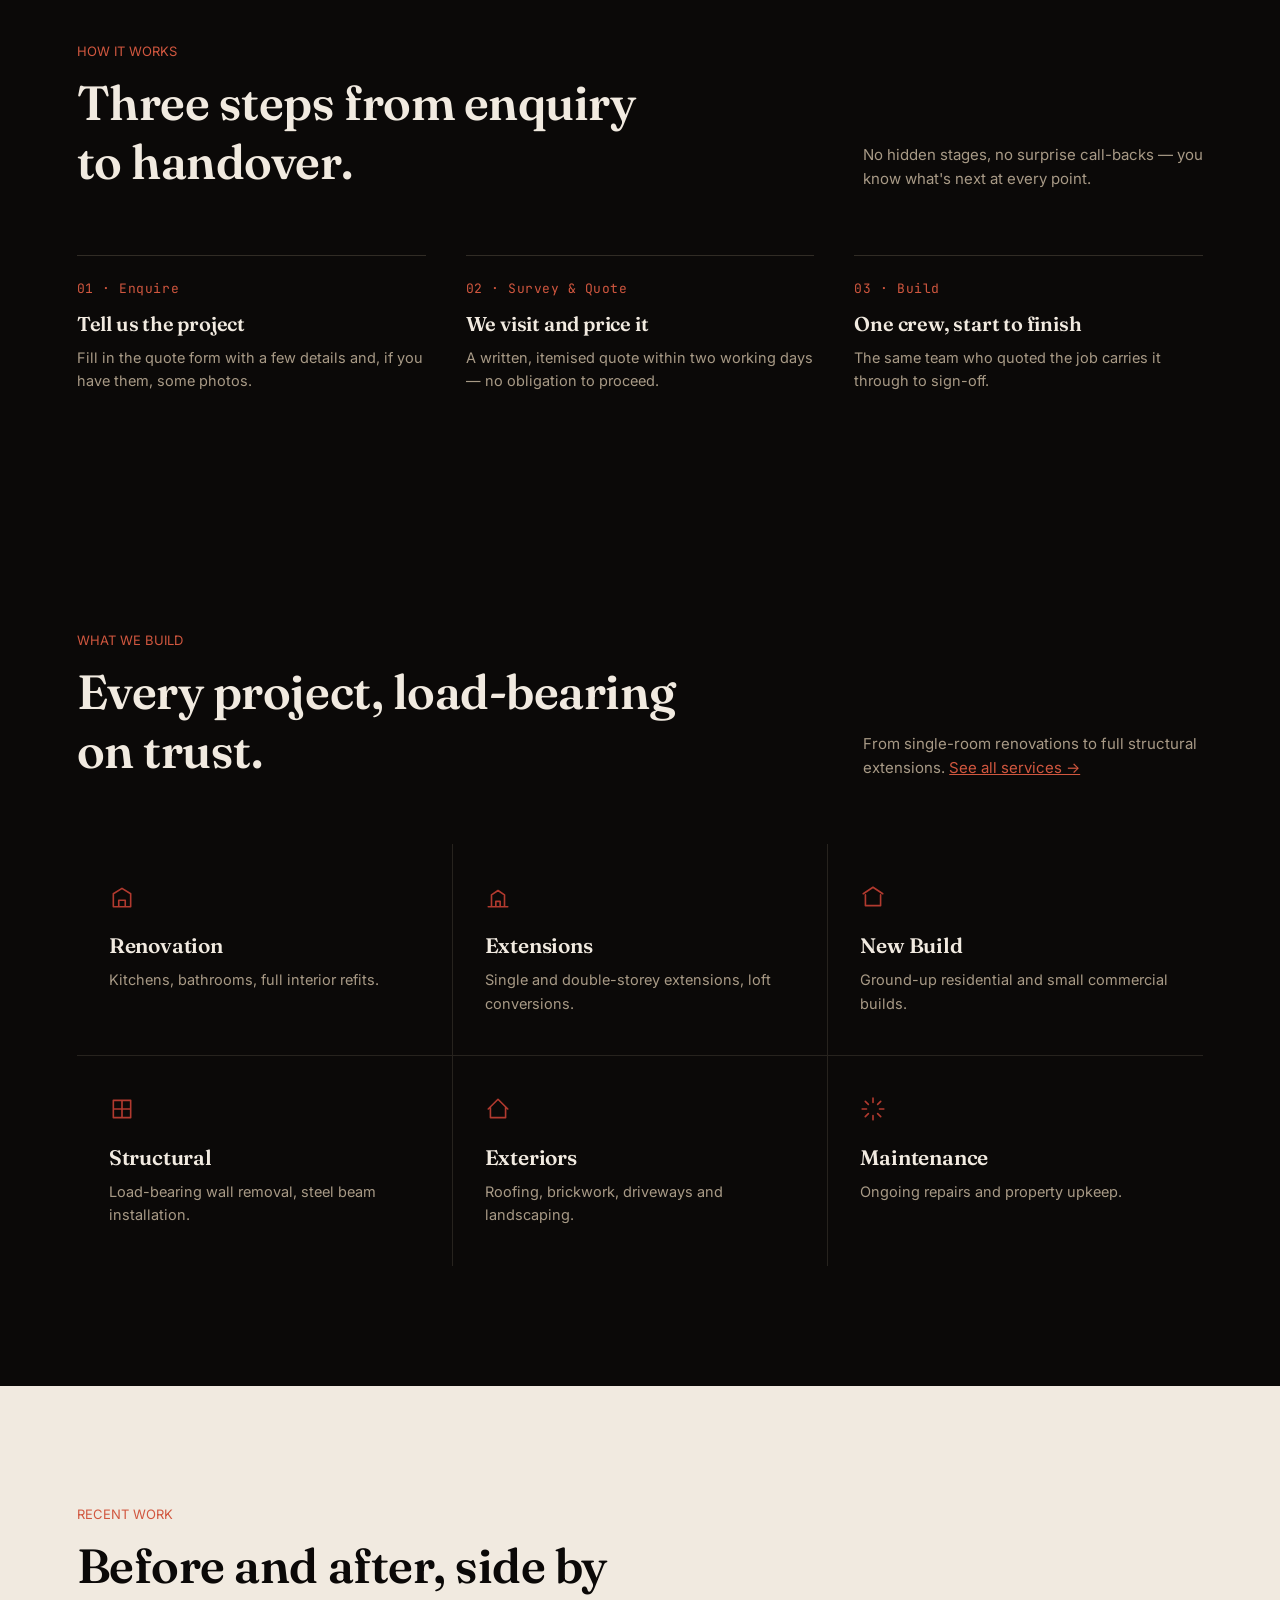
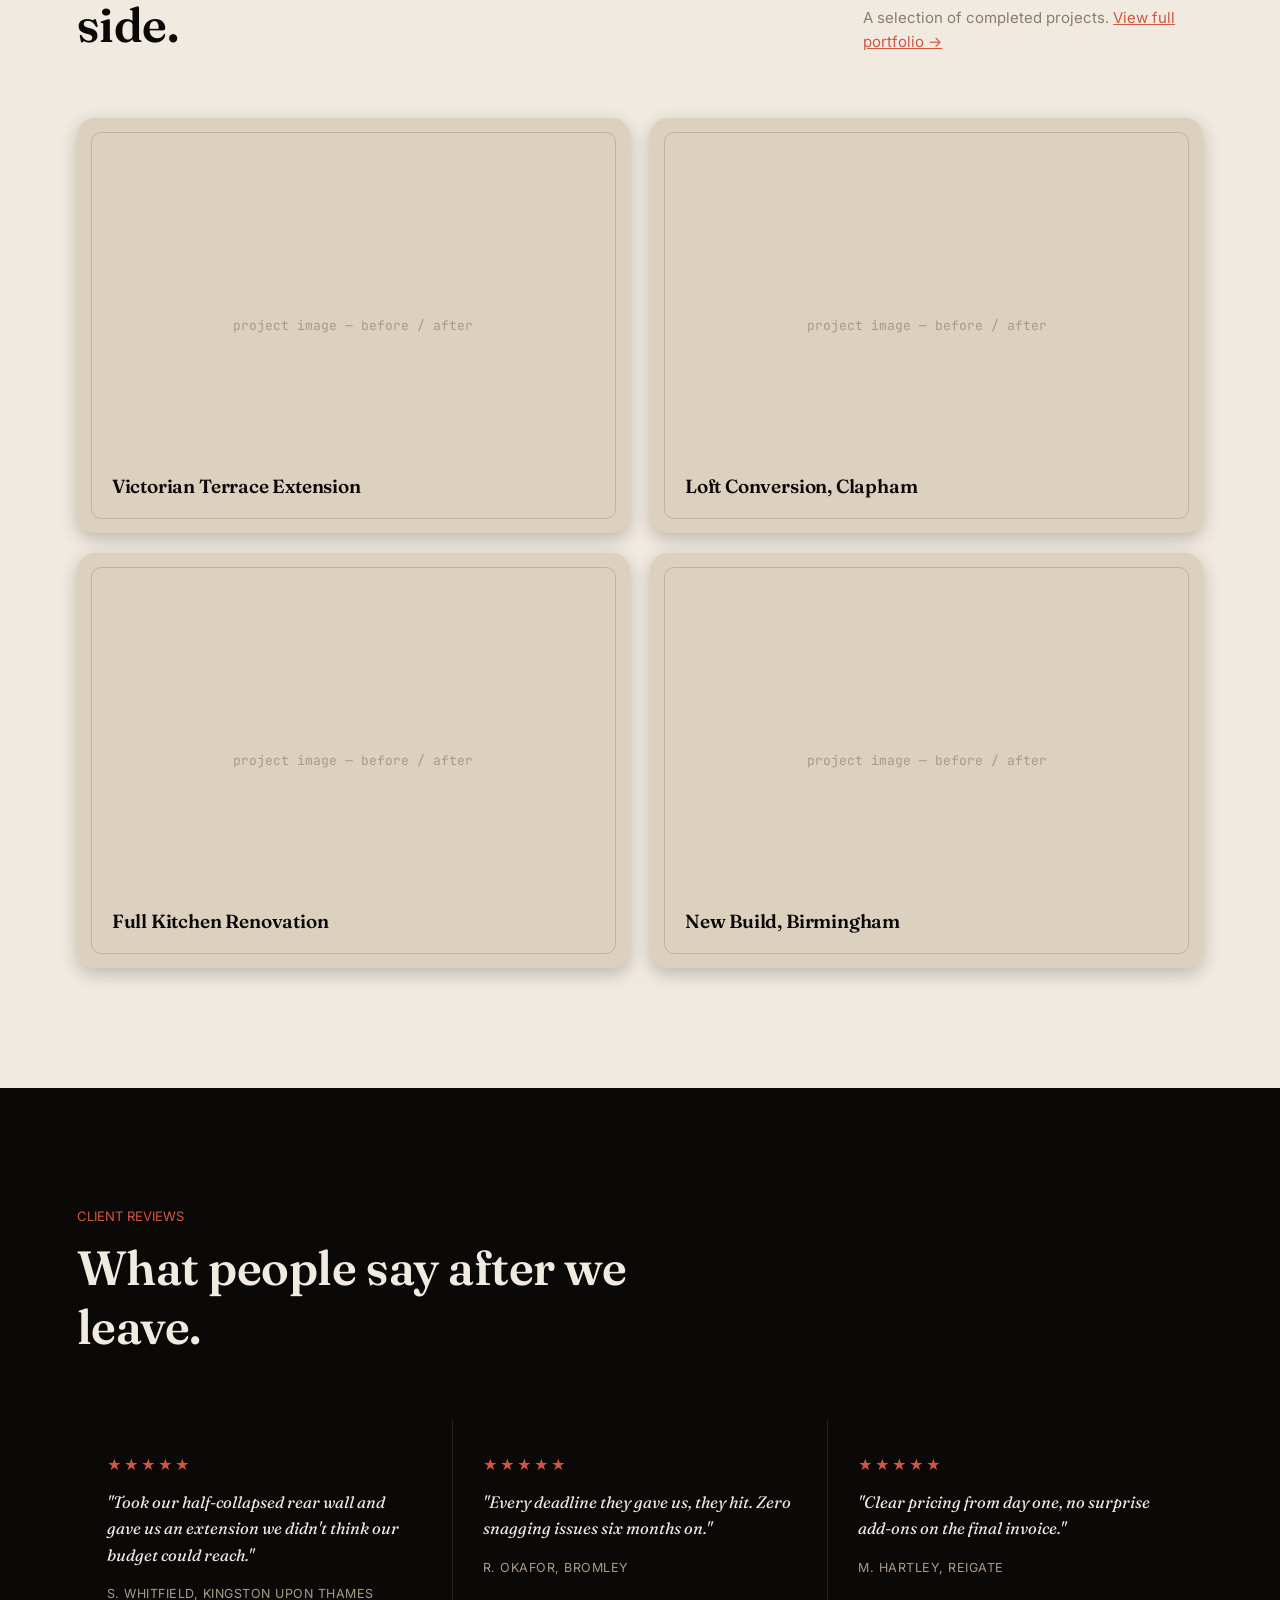
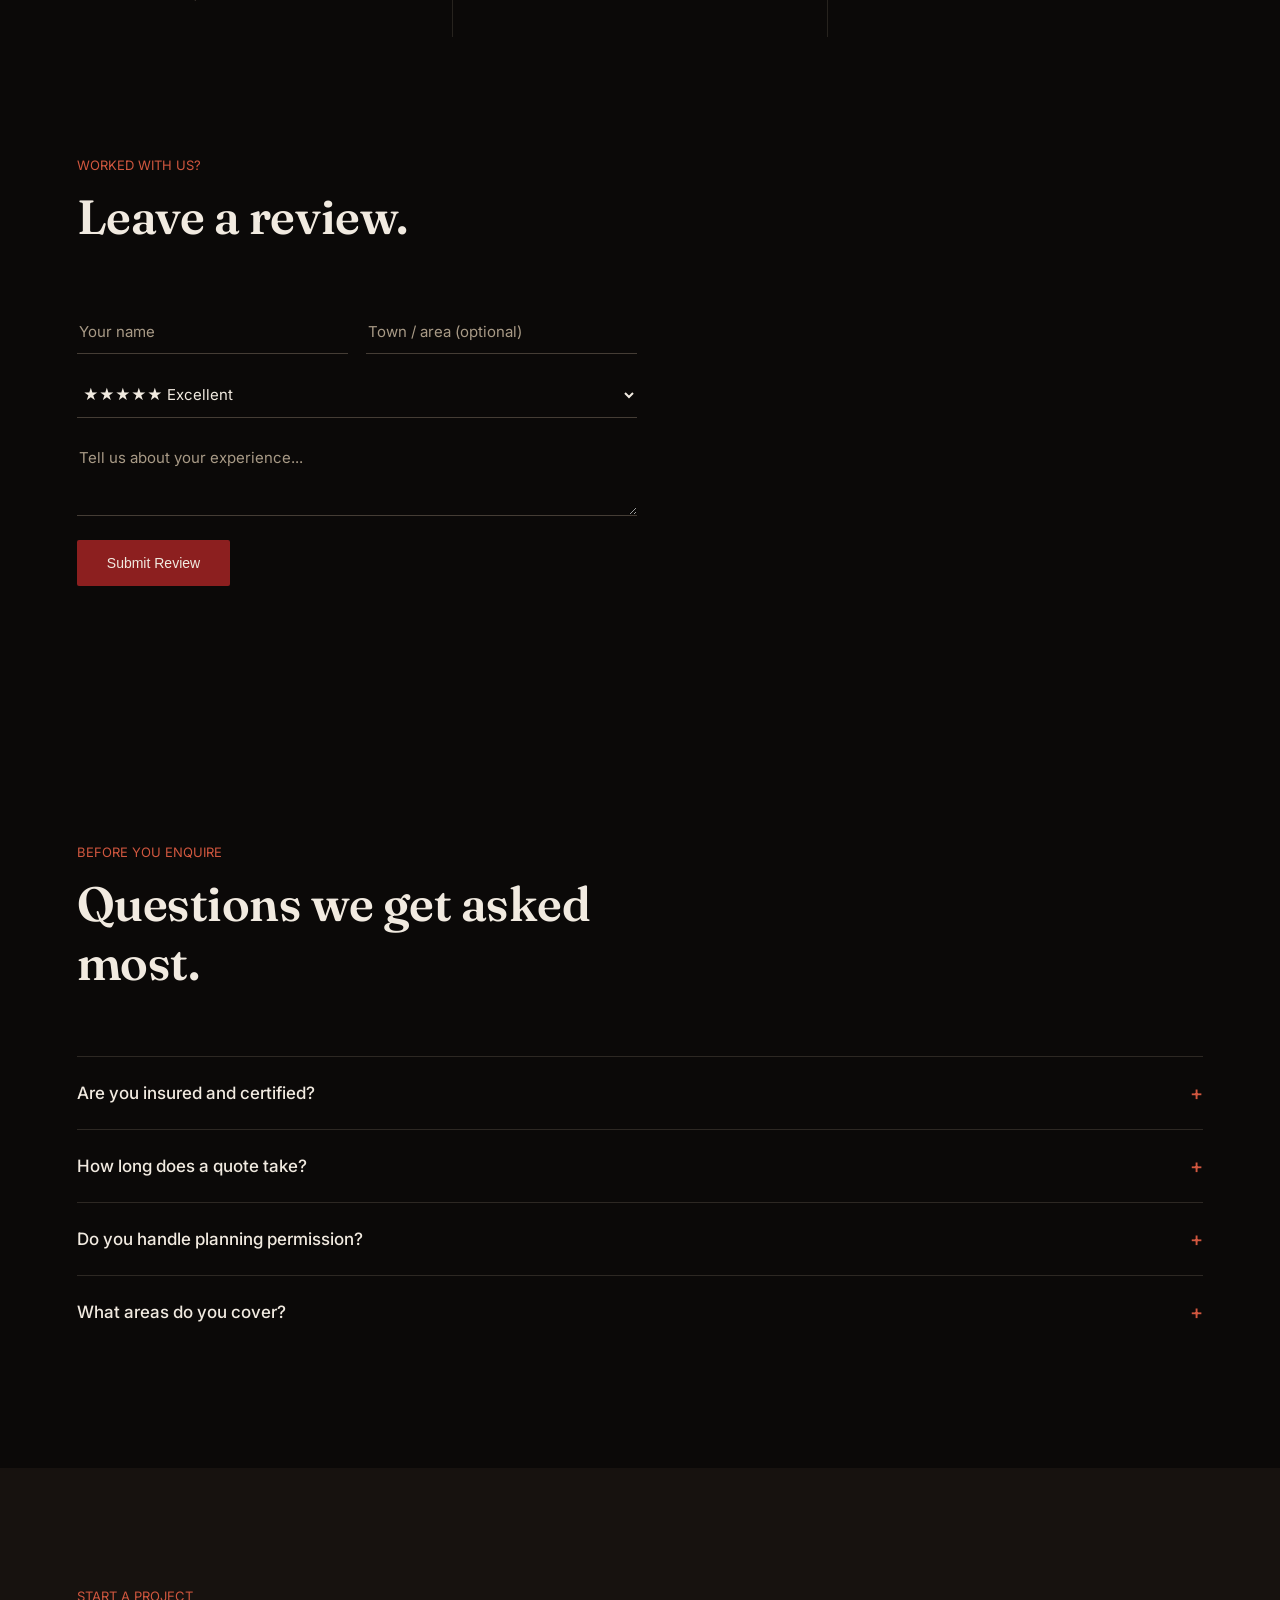
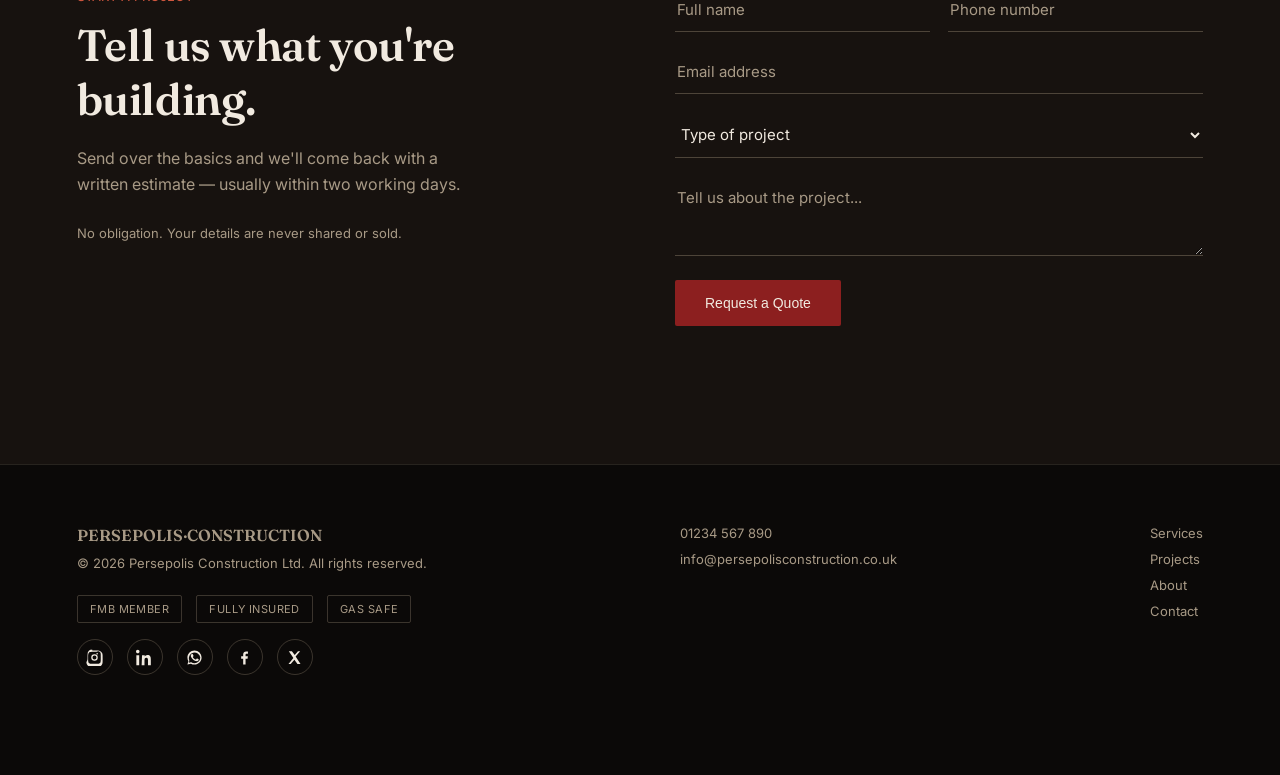
==== commit 42234637: "Fix accessibility issues: contrast, heading order, color-only links - Add --red-text (#D1573F), a br" ====
--- a/frontend/index.html
+++ b/frontend/index.html
@@ -28,7 +28,9 @@
 <meta name="twitter:image" content="https://persepolisconstruction.co.uk/assets/og-image.jpg">
 
 <link rel="preconnect" href="https://fonts.googleapis.com">
-<link href="https://fonts.googleapis.com/css2?family=Fraunces:opsz,wght@9..144,300;9..144,500;9..144,600;9..144,700&family=Inter:wght@400;500;600&family=JetBrains+Mono:wght@400;500&display=swap" rel="stylesheet">
+<link rel="preload" as="style" href="https://fonts.googleapis.com/css2?family=Fraunces:opsz,wght@9..144,300;9..144,500;9..144,600;9..144,700&family=Inter:wght@400;500;600&family=JetBrains+Mono:wght@400;500&display=swap">
+<link href="https://fonts.googleapis.com/css2?family=Fraunces:opsz,wght@9..144,300;9..144,500;9..144,600;9..144,700&family=Inter:wght@400;500;600&family=JetBrains+Mono:wght@400;500&display=swap" rel="stylesheet" media="print" onload="this.media='all'">
+<noscript><link href="https://fonts.googleapis.com/css2?family=Fraunces:opsz,wght@9..144,300;9..144,500;9..144,600;9..144,700&family=Inter:wght@400;500;600&family=JetBrains+Mono:wght@400;500&display=swap" rel="stylesheet"></noscript>
 <link rel="stylesheet" href="style.css">
 <script>window.PERSEPOLIS_GA_ID = "G-126ZGKL6BW";</script>
 <script type="application/ld+json">
@@ -129,7 +131,7 @@
 <section id="services">
   <div class="section-head">
     <div><span class="tag">What we build</span><h2>Every project, load-bearing on trust.</h2></div>
-    <p>From single-room renovations to full structural extensions. <a href="/services" style="color:var(--red-bright);">See all services →</a></p>
+    <p>From single-room renovations to full structural extensions. <a href="/services" style="color:var(--red-text); text-decoration:underline;">See all services →</a></p>
   </div>
   <div class="services-grid">
     <div class="service"><svg viewBox="0 0 24 24" fill="none" stroke-width="1.5"><path d="M4 21V9l8-5 8 5v12M4 21h16M9 21v-6h6v6" stroke-linecap="round" stroke-linejoin="round"/></svg><h3>Renovation</h3><p>Kitchens, bathrooms, full interior refits.</p></div>
@@ -144,13 +146,13 @@
 <section id="projects" class="projects">
   <div class="section-head">
     <div><span class="tag">Recent work</span><h2>Before and after, side by side.</h2></div>
-    <p>A selection of completed projects. <a href="/projects" style="color:var(--red);">View full portfolio →</a></p>
+    <p>A selection of completed projects. <a href="/projects" style="color:var(--red-text); text-decoration:underline;">View full portfolio →</a></p>
   </div>
   <div class="project-grid" id="project-grid">
-    <div class="project-card"><div class="ph">project image — before / after</div><div class="frame"><h4>Victorian Terrace Extension</h4></div></div>
-    <div class="project-card"><div class="ph">project image — before / after</div><div class="frame"><h4>Loft Conversion, Clapham</h4></div></div>
-    <div class="project-card"><div class="ph">project image — before / after</div><div class="frame"><h4>Full Kitchen Renovation</h4></div></div>
-    <div class="project-card"><div class="ph">project image — before / after</div><div class="frame"><h4>New Build, Birmingham</h4></div></div>
+    <div class="project-card"><div class="ph">project image — before / after</div><div class="frame"><h3>Victorian Terrace Extension</h3></div></div>
+    <div class="project-card"><div class="ph">project image — before / after</div><div class="frame"><h3>Loft Conversion, Clapham</h3></div></div>
+    <div class="project-card"><div class="ph">project image — before / after</div><div class="frame"><h3>Full Kitchen Renovation</h3></div></div>
+    <div class="project-card"><div class="ph">project image — before / after</div><div class="frame"><h3>New Build, Birmingham</h3></div></div>
   </div>
 </section>
 
@@ -200,7 +202,7 @@
 <section id="quote" class="quote">
   <div class="quote-wrap">
     <div>
-      <span class="tag" style="color:var(--red-bright); font-size:13px; text-transform:uppercase; display:block; margin-bottom:14px;">Start a project</span>
+      <span class="tag" style="color:var(--red-text); font-size:13px; text-transform:uppercase; display:block; margin-bottom:14px;">Start a project</span>
       <h2>Tell us what you're building.</h2>
       <p>Send over the basics and we'll come back with a written estimate — usually within two working days.</p>
       <div class="quote-note">No obligation. Your details are never shared or sold.</div>
--- a/frontend/style.css
+++ b/frontend/style.css
@@ -1,6 +1,11 @@
 :root{
   --black:#0B0908; --black-2:#17120F; --red:#8C1F1F; --red-bright:#B23A2F;
   --sand:#C9B79C; --ivory:#F1EAE0; --ash:#a89a86;
+  /* --red / --red-bright read fine as button backgrounds (ivory text on top
+     clears WCAG AA) but fail as small text directly on --black — 2.2:1 and
+     3.35:1 respectively, both under the 4.5:1 minimum. Text-on-dark uses
+     this instead; it keeps the same hue, just bright enough (4.87:1). */
+  --red-text:#D1573F;
 }
 *{margin:0;padding:0;box-sizing:border-box;}
 html{scroll-behavior:smooth;}
@@ -17,7 +22,7 @@
   padding:22px 6vw; background:linear-gradient(180deg, rgba(11,9,8,0.9) 0%, rgba(11,9,8,0) 100%);
 }
 .logo-mark{font-family:'Fraunces',serif; font-size:19px; font-weight:600; justify-self:start;}
-.logo-mark span{color:var(--red-bright);}
+.logo-mark span{color:var(--red-text);}
 .nav-links{display:flex; gap:34px; font-size:14px; justify-self:center;}
 .nav-links a{opacity:.8; transition:opacity .2s; position:relative;}
 .nav-links a:hover, .nav-links a.active{opacity:1;}
@@ -47,7 +52,7 @@
 }
 .story-panel.in-view{ opacity:1; transform:translateY(0); }
 .story-panel:nth-child(2){ align-self:flex-end; text-align:right; padding-right:8vw; }
-.story-panel .hero-eyebrow{ font-size:13px; text-transform:uppercase; color:var(--red-bright); display:flex; align-items:center; gap:10px; margin-bottom:18px; }
+.story-panel .hero-eyebrow{ font-size:13px; text-transform:uppercase; color:var(--red-text); display:flex; align-items:center; gap:10px; margin-bottom:18px; }
 .story-panel .hero-eyebrow::before{content:''; width:26px; height:1px; background:var(--red-bright);}
 .story-panel:nth-child(2) .hero-eyebrow{ flex-direction:row-reverse; }
 .story-panel h1, .story-panel h2{ font-size:clamp(30px,4.6vw,54px); line-height:1.1; }
@@ -67,7 +72,7 @@
   background:radial-gradient(ellipse 60% 60% at 80% 0%, rgba(140,31,31,0.14) 0%, rgba(11,9,8,0) 60%), var(--black);
   border-bottom:1px solid rgba(201,183,156,0.15);
 }
-.page-header .hero-eyebrow{ font-size:13px; text-transform:uppercase; color:var(--red-bright); display:flex; align-items:center; gap:10px; margin-bottom:20px; }
+.page-header .hero-eyebrow{ font-size:13px; text-transform:uppercase; color:var(--red-text); display:flex; align-items:center; gap:10px; margin-bottom:20px; }
 .page-header .hero-eyebrow::before{content:''; width:26px; height:1px; background:var(--red-bright);}
 .page-header h1{ font-size:clamp(34px,5.5vw,64px); line-height:1.08; max-width:760px; }
 .page-header h1 em{ font-style:italic; color:var(--sand); }
@@ -79,14 +84,14 @@
 
 section{padding:120px 6vw;}
 .section-head{display:flex; justify-content:space-between; align-items:flex-end; gap:40px; margin-bottom:64px; flex-wrap:wrap;}
-.section-head .tag{font-size:13px; color:var(--red-bright); text-transform:uppercase; margin-bottom:14px; display:block;}
+.section-head .tag{font-size:13px; color:var(--red-text); text-transform:uppercase; margin-bottom:14px; display:block;}
 .section-head h2{font-size:clamp(30px,4vw,48px); color:var(--ivory); max-width:600px;}
 .section-head p{max-width:340px; color:var(--ash); font-size:15px; line-height:1.6;}
 
 /* ---------- How it works / steps ---------- */
 .steps{ display:grid; grid-template-columns:repeat(3,1fr); gap:40px; }
 .step{ border-top:1px solid rgba(201,183,156,0.2); padding-top:24px; }
-.step .num{ font-size:13px; color:var(--red-bright); }
+.step .num{ font-size:13px; color:var(--red-text); }
 .step h3{ font-size:20px; margin:14px 0 10px; }
 .step p{ font-size:14.5px; color:var(--ash); line-height:1.6; }
 @media (max-width:820px){ .steps{grid-template-columns:1fr;} }
@@ -98,14 +103,14 @@
 .service svg{ width:26px; height:26px; stroke:var(--red-bright); }
 .service h3{ font-size:21px; margin:18px 0 10px; }
 .service p{ font-size:14.5px; color:var(--ash); line-height:1.6; }
-.service .more{ display:inline-block; margin-top:16px; font-size:13px; color:var(--red-bright); }
+.service .more{ display:inline-block; margin-top:16px; font-size:13px; color:var(--red-text); }
 @media (max-width:900px){ .services-grid{grid-template-columns:1fr;} }
 
 /* ---------- Projects ---------- */
 .projects{ background:var(--ivory); color:var(--black); }
 .projects .section-head h2{color:var(--black);}
 .projects .section-head p{color:#8a7d6c;}
-.projects .section-head .tag{color:var(--red);}
+.projects .section-head .tag{color:var(--red-text);}
 .project-grid{ display:grid; grid-template-columns:repeat(2,1fr); gap:20px; }
 .project-card{ position:relative; aspect-ratio:4/3; background:#DCD1BE; overflow:hidden; cursor:pointer;
   border-radius:18px; box-shadow:0 6px 18px rgba(0,0,0,0.22);
@@ -113,7 +118,7 @@
 .project-card:hover{ transform:translateY(-5px); box-shadow:0 20px 36px rgba(0,0,0,0.4); }
 .project-card .frame{ position:absolute; inset:14px; border:1px solid rgba(20,16,14,0.15); border-radius:10px; display:flex; align-items:flex-end; padding:20px;}
 .project-card .ph{ position:absolute; inset:0; display:flex; align-items:center; justify-content:center; color:rgba(20,16,14,0.28); font-family:'JetBrains Mono',monospace; font-size:13px;}
-.project-card h4{ font-size:19px; position:relative; z-index:1; }
+.project-card h3{ font-size:19px; position:relative; z-index:1; }
 .pc-count{ position:absolute; top:12px; right:12px; z-index:2; background:rgba(11,9,8,0.72); color:var(--ivory);
   font-size:11px; text-transform:uppercase; letter-spacing:.04em; padding:6px 12px; border-radius:20px;
   border:1px solid rgba(201,183,156,0.35); }
@@ -148,7 +153,7 @@
 .lightbox-box{ max-width:900px; width:100%; }
 .lightbox-box img{ width:100%; max-height:65vh; object-fit:contain; background:#000; display:block; border-radius:14px; }
 .lightbox-head{ display:flex; justify-content:space-between; align-items:center; margin-bottom:16px; color:var(--ivory); gap:20px; }
-.lightbox-head h4{ font-size:18px; }
+.lightbox-head h3{ font-size:18px; }
 .lightbox-close{ background:transparent; border:none; color:var(--ivory); font-size:28px; cursor:pointer; line-height:1; flex-shrink:0; }
 .lightbox-foot{ margin-top:16px; }
 .lightbox-foot #lb-counter{ color:var(--ash); font-size:12.5px; font-family:'JetBrains Mono',monospace; }
@@ -163,7 +168,7 @@
 .lightbox-thumbs img.active.lb-thumb-after{ border-color:#8fcf8f; }
 .lightbox-thumbs img.active.lb-thumb-gallery{ border-color:var(--sand); }
 .lightbox-nav{ background:transparent; border:none; color:var(--ivory); font-size:40px; cursor:pointer; padding:10px; flex-shrink:0; }
-.lightbox-nav:hover{ color:var(--red-bright); }
+.lightbox-nav:hover{ color:var(--red-text); }
 @media (max-width:700px){ .lightbox-nav{ font-size:28px; } }
 
 .filter-tabs{ display:flex; gap:10px; flex-wrap:wrap; margin-bottom:50px; }
@@ -175,7 +180,7 @@
 /* ---------- Testimonials ---------- */
 .testi-grid{ display:grid; grid-template-columns:repeat(auto-fit, minmax(280px, 1fr)); gap:1px; background:rgba(201,183,156,0.15); }
 .testi{ background:var(--black); padding:36px 30px; min-width:0; }
-.stars{ color:var(--red-bright); font-size:14px; letter-spacing:2px; margin-bottom:16px; }
+.stars{ color:var(--red-text); font-size:14px; letter-spacing:2px; margin-bottom:16px; }
 .testi p{ font-family:'Fraunces',serif; font-style:italic; font-size:16.5px; line-height:1.6; color:var(--ivory);
   overflow-wrap:break-word; word-break:break-word; }
 .testi cite{ display:block; margin-top:18px; font-style:normal; font-size:12.5px; color:var(--ash); text-transform:uppercase; letter-spacing:.04em;}
@@ -185,7 +190,7 @@
 .faq-item{ border-top:1px solid rgba(201,183,156,0.18); padding:24px 0; cursor:pointer; }
 .faq-item summary{ list-style:none; display:flex; justify-content:space-between; align-items:center; font-size:17px; font-weight:500; }
 .faq-item summary::-webkit-details-marker{ display:none; }
-.faq-item summary::after{ content:'+'; color:var(--red-bright); font-size:20px; }
+.faq-item summary::after{ content:'+'; color:var(--red-text); font-size:20px; }
 .faq-item[open] summary::after{ content:'−'; }
 .faq-item p{ margin-top:14px; color:var(--ash); font-size:14.5px; line-height:1.7; max-width:640px; }
 
@@ -203,7 +208,7 @@
 /* ---------- Contact page ---------- */
 .contact-grid{ display:grid; grid-template-columns:1fr 1fr; gap:70px; }
 .contact-info .item{ border-top:1px solid rgba(201,183,156,0.18); padding:20px 0; display:flex; align-items:center; gap:16px; }
-.contact-info .item .label{ font-size:12.5px; text-transform:uppercase; color:var(--red-bright); letter-spacing:.04em; margin-bottom:6px; }
+.contact-info .item .label{ font-size:12.5px; text-transform:uppercase; color:var(--red-text); letter-spacing:.04em; margin-bottom:6px; }
 .contact-info .item .value{ font-size:17px; }
 .contact-info .item-icon{ flex-shrink:0; width:42px; height:42px; border-radius:50%; border:1px solid rgba(201,183,156,0.3);
   display:flex; align-items:center; justify-content:center; color:var(--red-bright); }
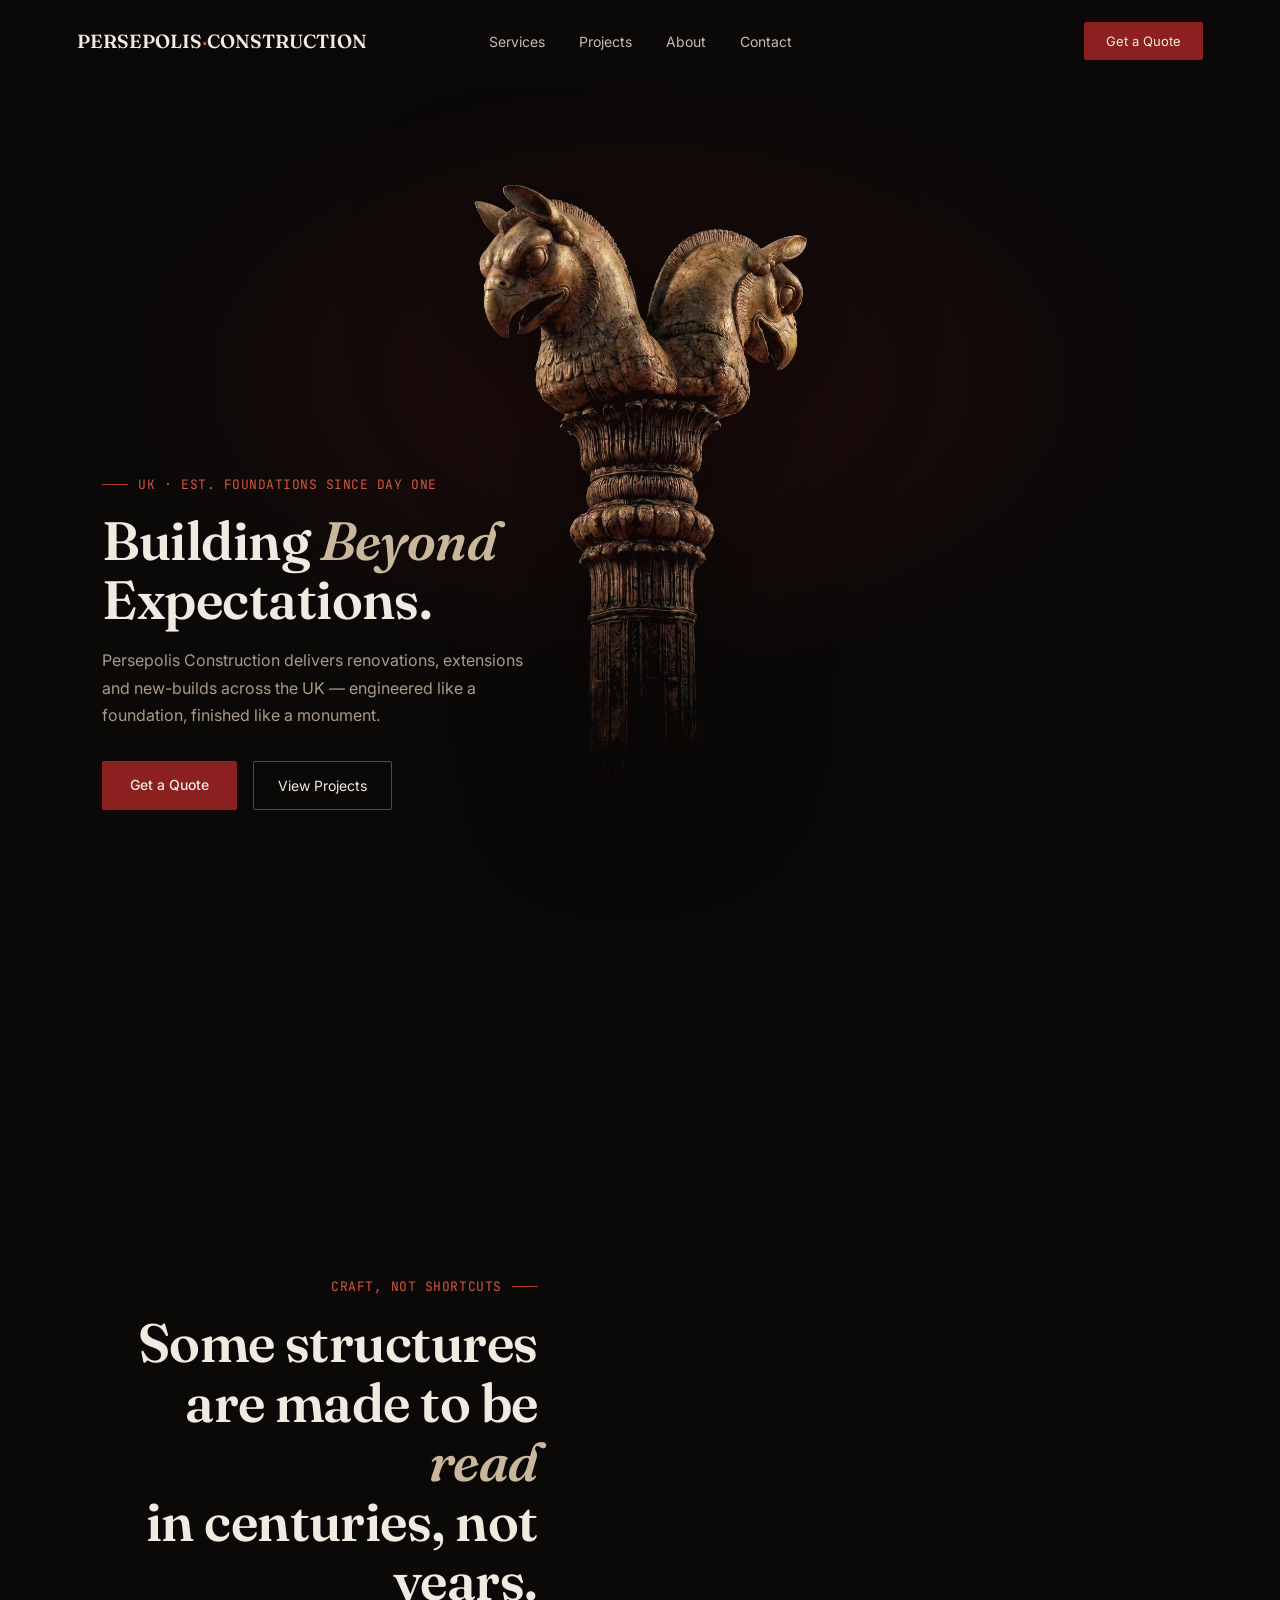
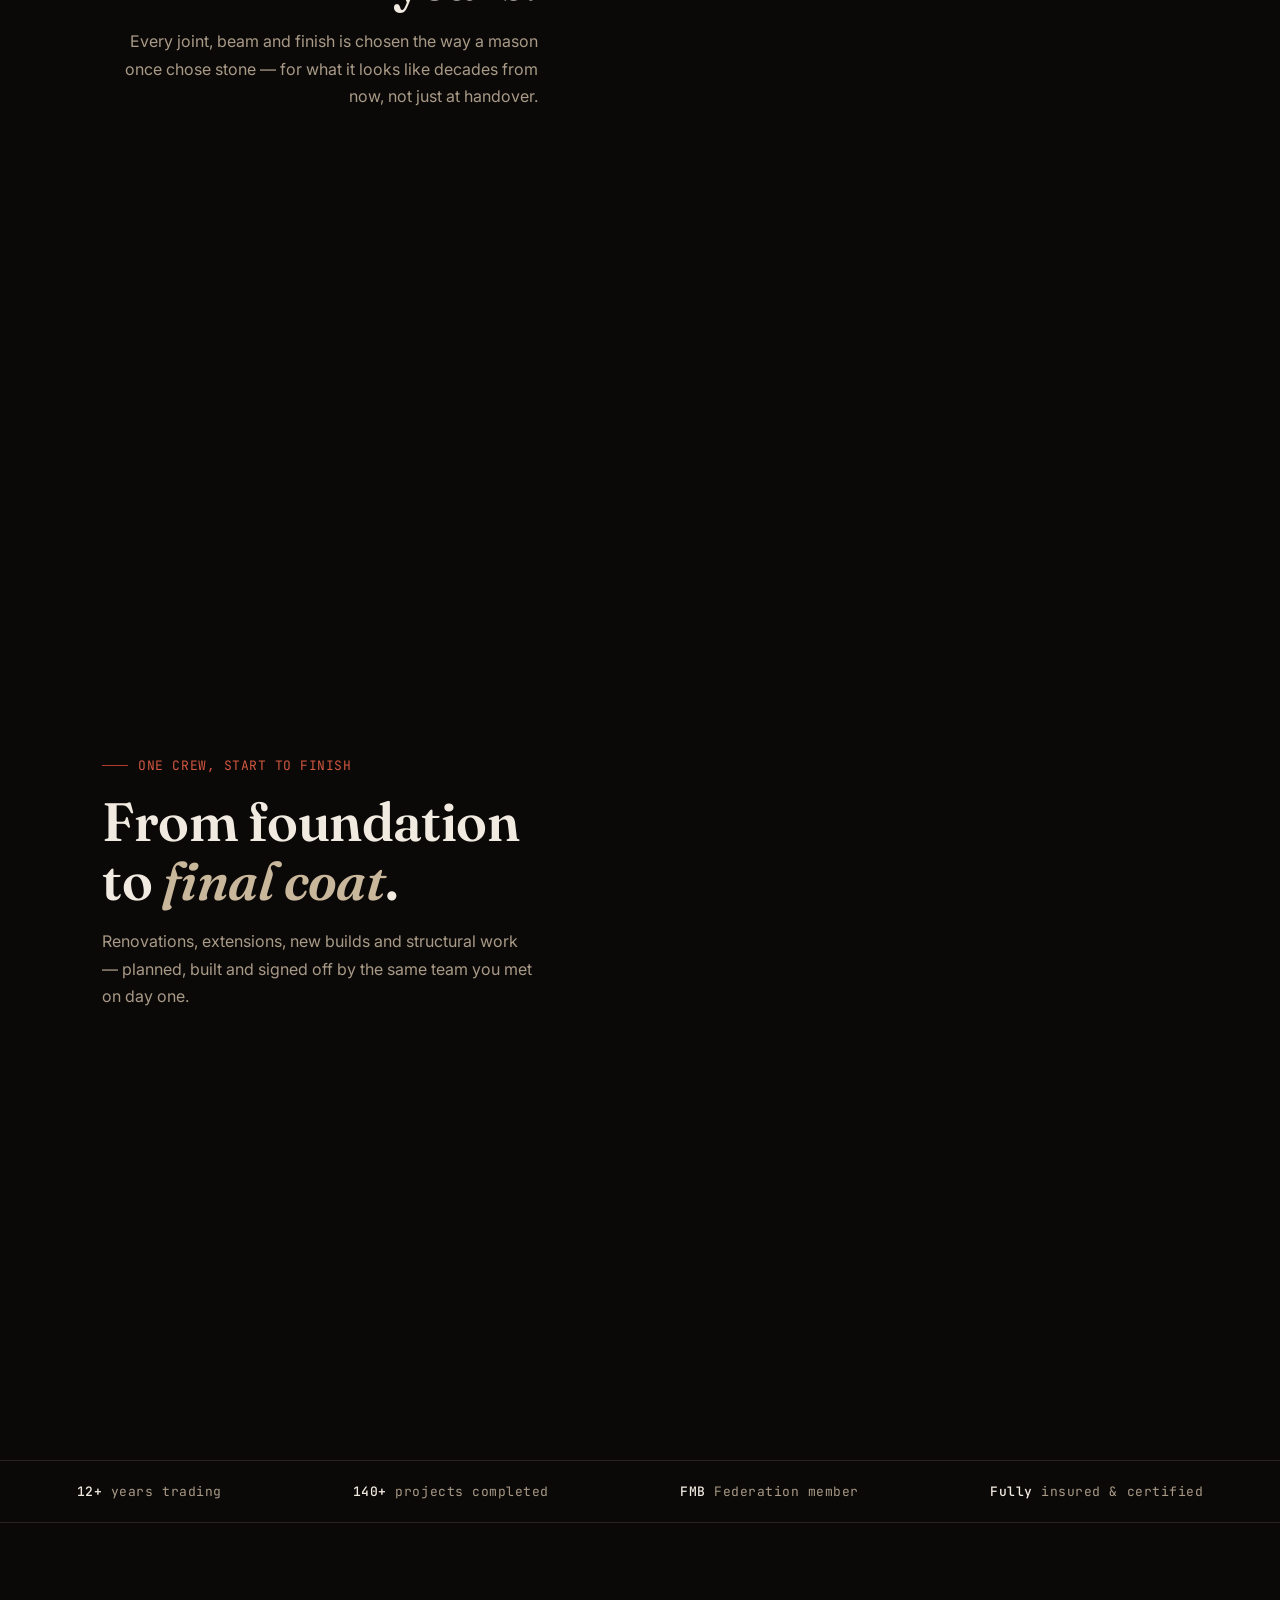
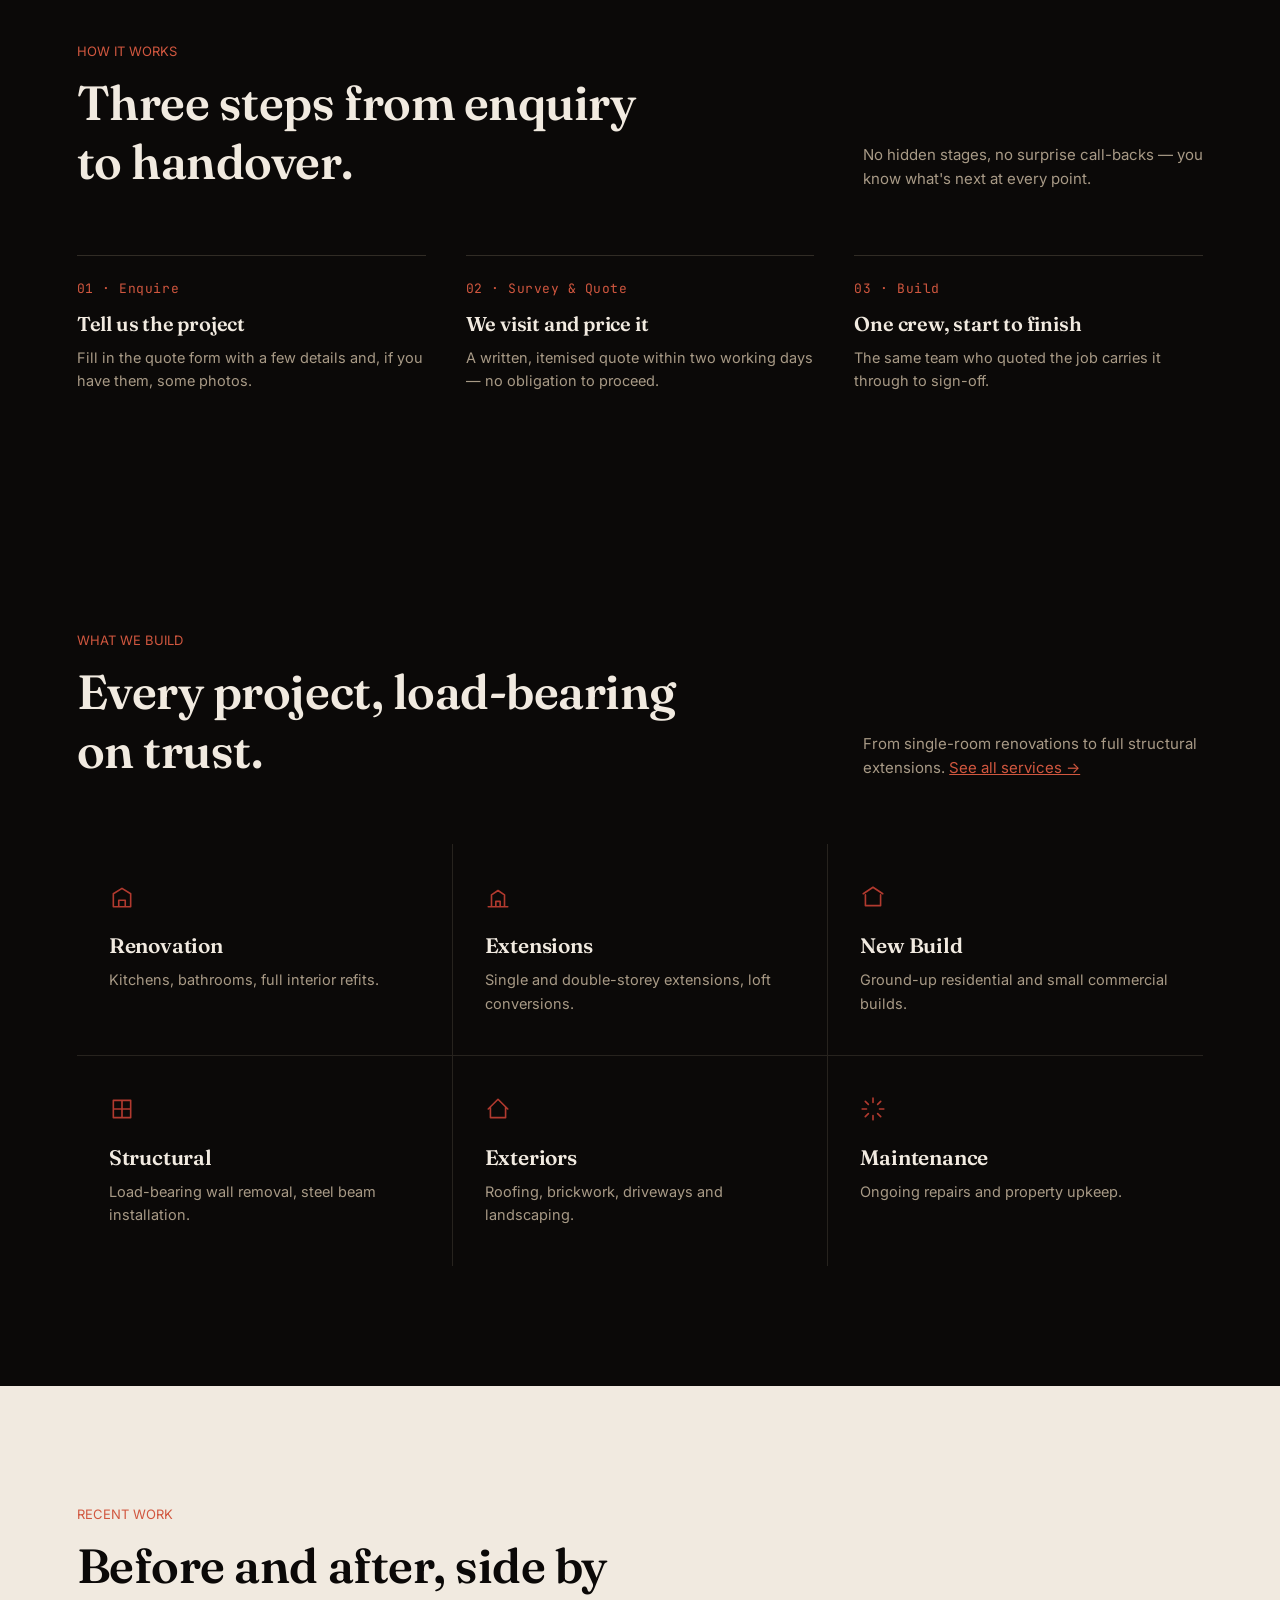
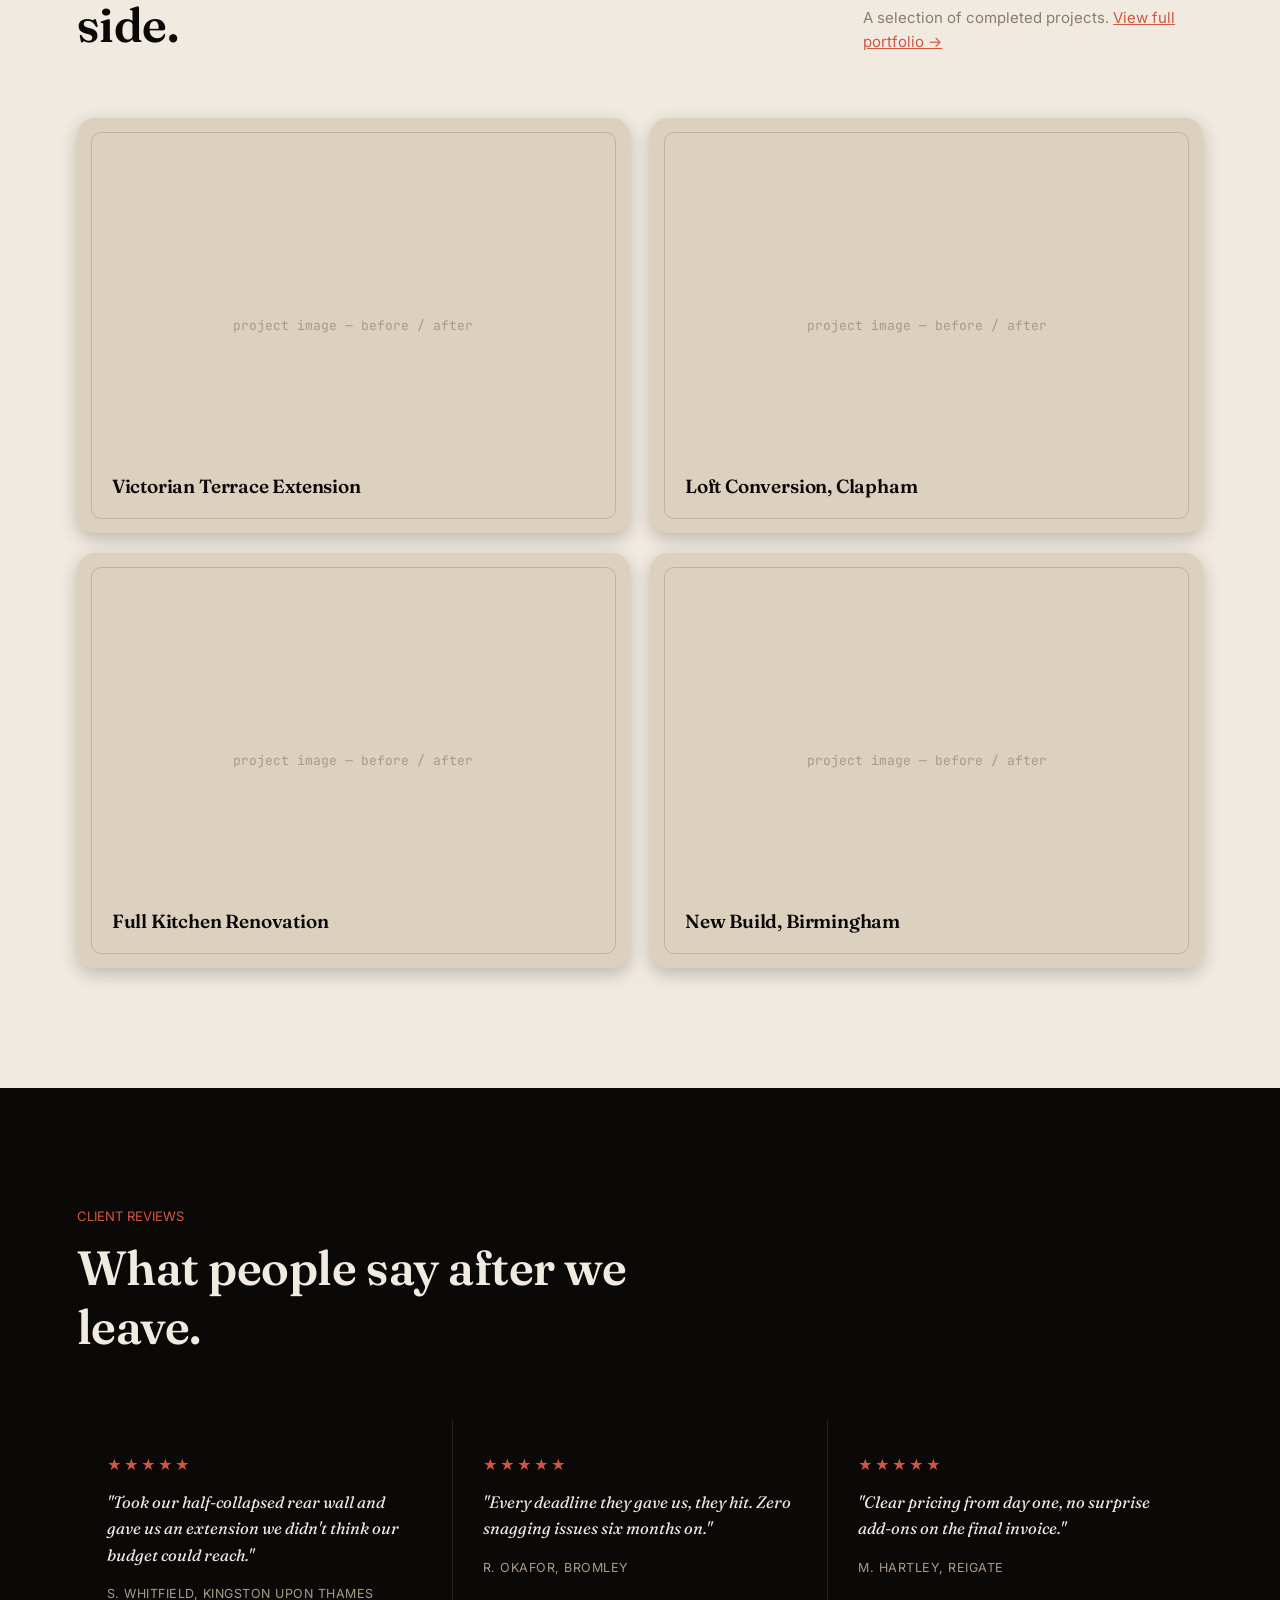
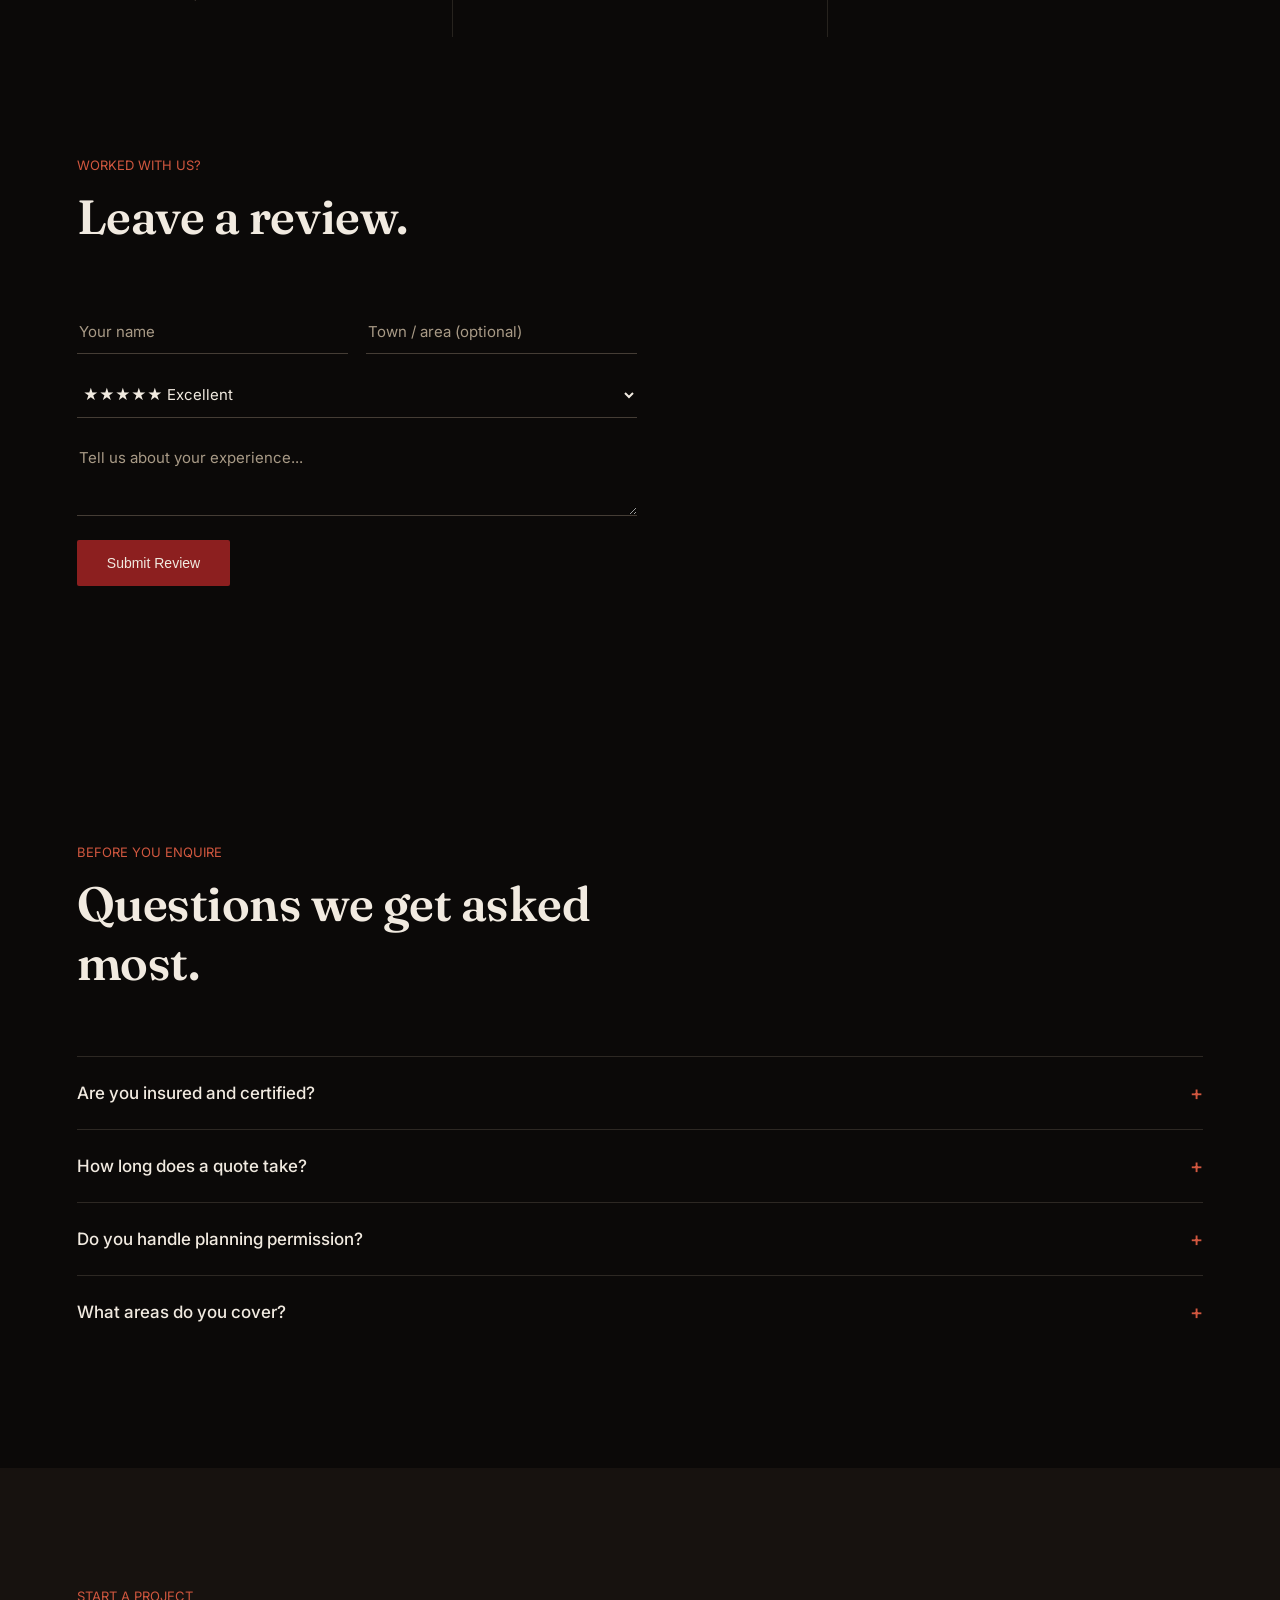
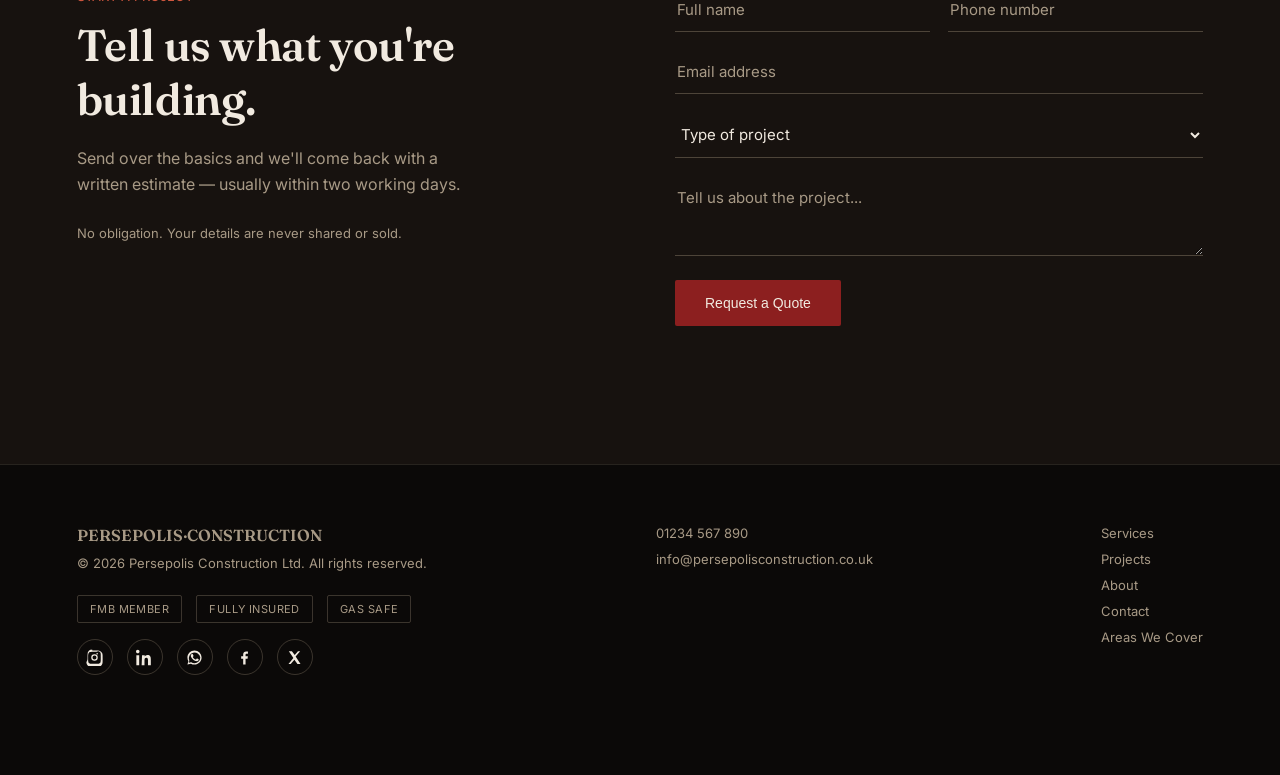
==== commit 3206cc15: "Add "Areas We Cover" page for local SEO across the West Midlands New dedicated page (frontend/areas." ====
--- a/frontend/index.html
+++ b/frontend/index.html
@@ -51,6 +51,12 @@
   },
   "areaServed": [
     { "@type": "City", "name": "Birmingham" },
+    { "@type": "City", "name": "Solihull" },
+    { "@type": "City", "name": "West Bromwich" },
+    { "@type": "City", "name": "Dudley" },
+    { "@type": "City", "name": "Walsall" },
+    { "@type": "City", "name": "Wolverhampton" },
+    { "@type": "City", "name": "Coventry" },
     { "@type": "AdministrativeArea", "name": "West Midlands" }
   ],
   "openingHoursSpecification": {
@@ -229,7 +235,7 @@
     <div class="social-row"><a href="https://instagram.com/persepolisconstruction" target="_blank" rel="noopener" aria-label="Instagram"><svg viewBox="0 0 24 24"><path d="M12 2.2c3.2 0 3.6 0 4.9.07 1.2.06 2 .25 2.7.53a5.4 5.4 0 0 1 2 1.3 5.4 5.4 0 0 1 1.3 2c.28.7.47 1.5.53 2.7.06 1.3.07 1.7.07 4.9s0 3.6-.07 4.9c-.06 1.2-.25 2-.53 2.7a5.4 5.4 0 0 1-1.3 2 5.4 5.4 0 0 1-2 1.3c-.7.28-1.5.47-2.7.53-1.3.06-1.7.07-4.9.07s-3.6 0-4.9-.07c-1.2-.06-2-.25-2.7-.53a5.4 5.4 0 0 1-2-1.3 5.4 5.4 0 0 1-1.3-2c-.28-.7-.47-1.5-.53-2.7C2.2 15.6 2.2 15.2 2.2 12s0-3.6.07-4.9c.06-1.2.25-2 .53-2.7a5.4 5.4 0 0 1 1.3-2 5.4 5.4 0 0 1 2-1.3c.7-.28 1.5-.47 2.7-.53C8.4 2.2 8.8 2.2 12 2.2zm0 1.8c-3.15 0-3.52 0-4.76.07-1 .05-1.5.2-1.86.34-.47.18-.8.4-1.15.75-.35.35-.57.68-.75 1.15-.14.36-.3.87-.34 1.86C3.02 8.48 3 8.85 3 12s0 3.52.07 4.76c.05 1 .2 1.5.34 1.86.18.47.4.8.75 1.15.35.35.68.57 1.15.75.36.14.87.3 1.86.34 1.24.06 1.6.07 4.76.07s3.52 0 4.76-.07c1-.05 1.5-.2 1.86-.34.47-.18.8-.4 1.15-.75.35-.35.57-.68.75-1.15.14-.36.3-.87.34-1.86.06-1.24.07-1.6.07-4.76s0-3.52-.07-4.76c-.05-1-.2-1.5-.34-1.86a3.1 3.1 0 0 0-.75-1.15 3.1 3.1 0 0 0-1.15-.75c-.36-.14-.87-.3-1.86-.34C15.52 4 15.15 4 12 4zm0 3.4A4.6 4.6 0 1 1 7.4 12 4.6 4.6 0 0 1 12 7.4zm0 1.8A2.8 2.8 0 1 0 14.8 12 2.8 2.8 0 0 0 12 9.2zm4.85-2.6a1.07 1.07 0 1 1-1.07-1.07 1.07 1.07 0 0 1 1.07 1.07z"/></svg></a><a href="https://linkedin.com/company/persepolis-construction" target="_blank" rel="noopener" aria-label="Linkedin"><svg viewBox="0 0 24 24"><path d="M4.98 3.5C4.98 4.88 3.88 6 2.5 6S0 4.88 0 3.5 1.12 1 2.5 1s2.48 1.12 2.48 2.5zM.5 8.75h4V23h-4zM8.5 8.75h3.83v1.95h.05c.53-1 1.83-2.06 3.77-2.06 4.03 0 4.78 2.65 4.78 6.1V23h-4v-6.9c0-1.65 0-3.77-2.3-3.77-2.3 0-2.65 1.8-2.65 3.66V23h-4z"/></svg></a><a href="https://wa.me/441234567890" target="_blank" rel="noopener" aria-label="Whatsapp"><svg viewBox="0 0 24 24"><path d="M17.5 14.4c-.28-.14-1.65-.82-1.9-.9-.26-.1-.44-.14-.63.14-.18.28-.72.9-.88 1.08-.16.18-.32.2-.6.07-.28-.14-1.17-.43-2.24-1.38a8.4 8.4 0 0 1-1.55-1.93c-.16-.28 0-.43.13-.57.13-.13.28-.32.42-.48.14-.16.18-.28.28-.46.09-.18.04-.35-.02-.5-.07-.14-.63-1.52-.87-2.08-.23-.55-.46-.48-.63-.49h-.54c-.18 0-.48.07-.73.35-.25.28-.96.94-.96 2.28s.98 2.65 1.12 2.83c.14.18 1.93 2.95 4.68 4.14.65.28 1.16.45 1.56.58.65.2 1.25.18 1.72.1.52-.08 1.65-.67 1.88-1.32.23-.65.23-1.2.16-1.32-.07-.13-.25-.2-.53-.34zM12.02 2C6.5 2 2 6.48 2 12c0 1.87.5 3.63 1.44 5.14L2 22l4.98-1.3A9.96 9.96 0 0 0 12.02 22C17.5 22 22 17.52 22 12S17.5 2 12.02 2zm0 18.13c-1.7 0-3.28-.47-4.63-1.28l-.33-.2-3.13.82.84-3.05-.22-.32A8.13 8.13 0 1 1 20.16 12a8.15 8.15 0 0 1-8.14 8.13z"/></svg></a><a href="https://facebook.com/persepolisconstruction" target="_blank" rel="noopener" aria-label="Facebook"><svg viewBox="0 0 24 24"><path d="M13.5 22v-8.4h2.82l.42-3.27h-3.24V8.24c0-.95.26-1.6 1.63-1.6h1.74V3.7A23.4 23.4 0 0 0 14.35 3.5c-2.5 0-4.22 1.53-4.22 4.33v2.5H7.3v3.27h2.83V22z"/></svg></a><a href="https://x.com/persepolis_bld" target="_blank" rel="noopener" aria-label="X"><svg viewBox="0 0 24 24"><path d="M4 3h4.3l4 5.3L16.9 3H20l-6.4 7.7L20.5 21h-4.3l-4.4-5.8L6.7 21H3.5l6.9-8.3z"/></svg></a></div>
   </div>
   <div class="col"><a href="tel:+441234567890" data-content-key="phone">01234 567 890</a><a href="mailto:info@persepolisconstruction.co.uk" data-content-key="email">info@persepolisconstruction.co.uk</a></div>
-  <div class="col"><a href="/services">Services</a><a href="/projects">Projects</a><a href="/about">About</a><a href="/contact">Contact</a></div>
+  <div class="col"><a href="/services">Services</a><a href="/projects">Projects</a><a href="/about">About</a><a href="/contact">Contact</a><a href="/areas">Areas We Cover</a></div>
 </footer>
 
 <div class="mobile-bar">
